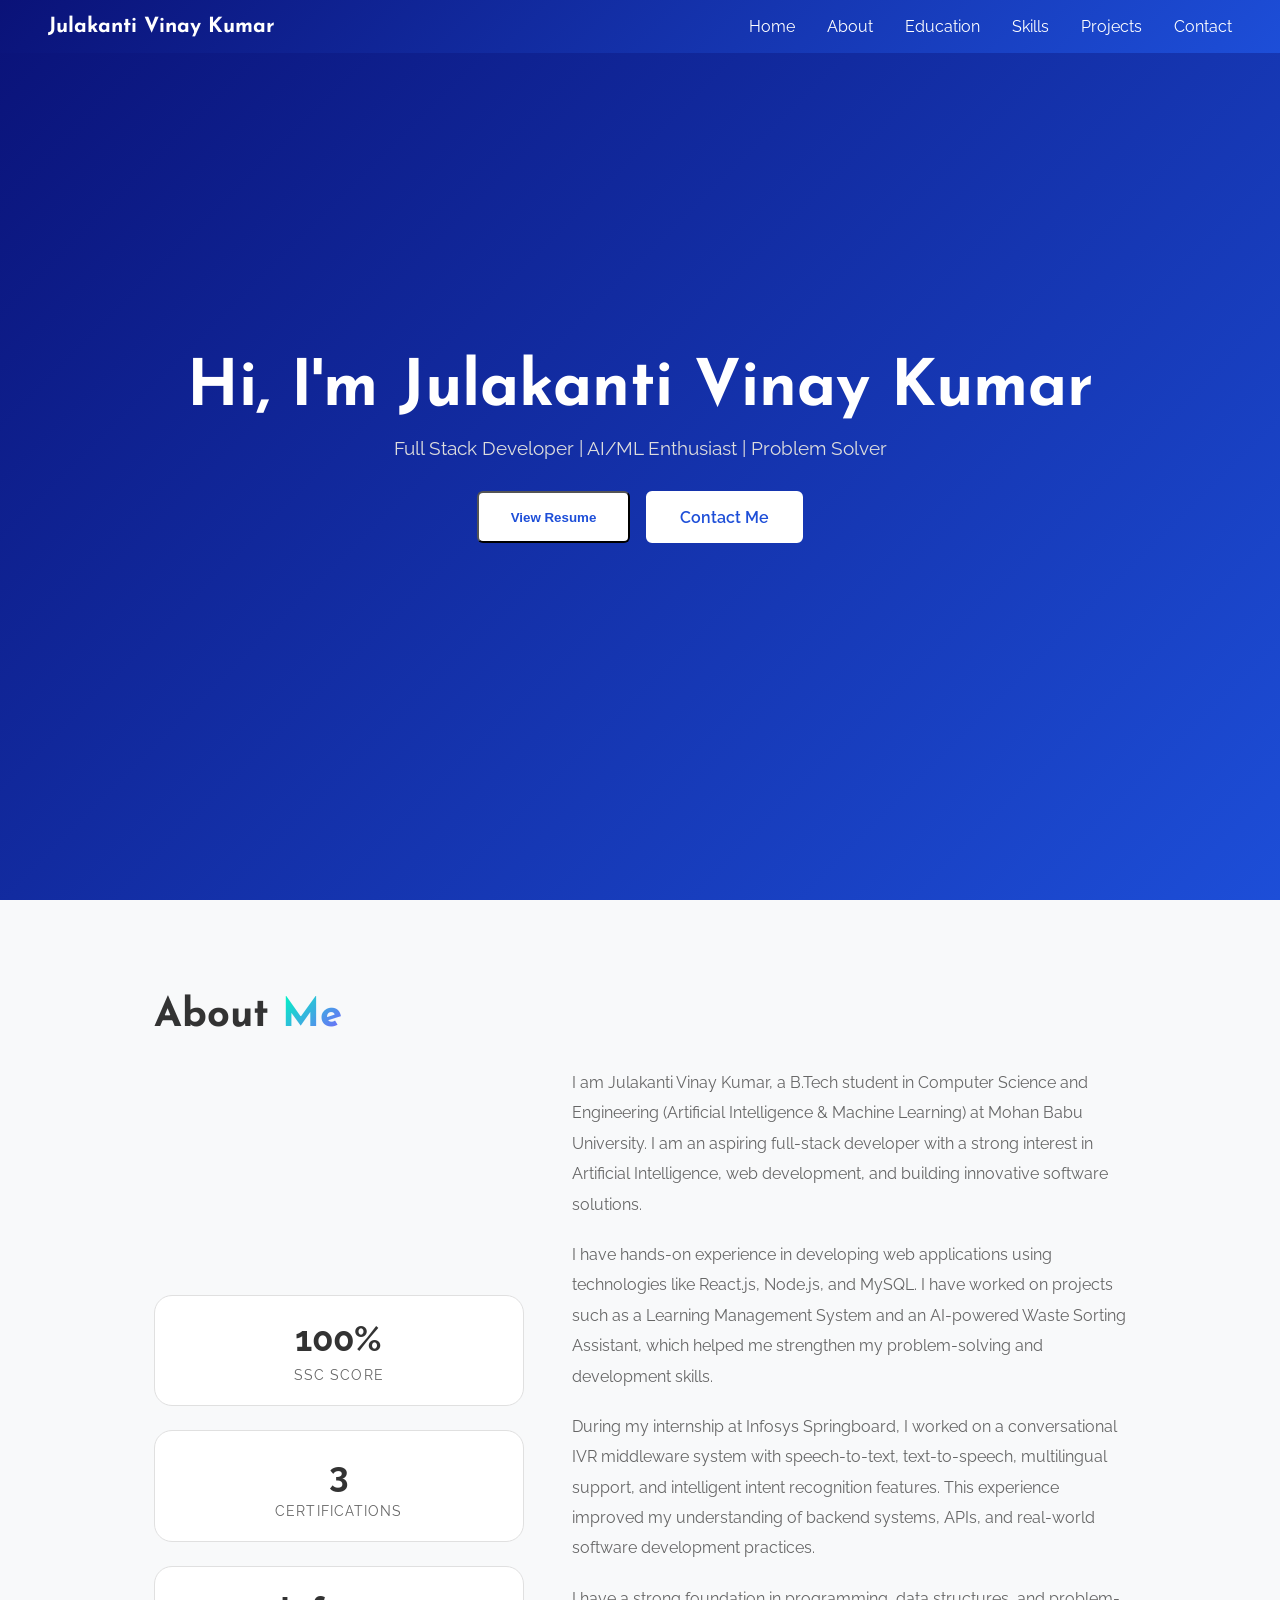
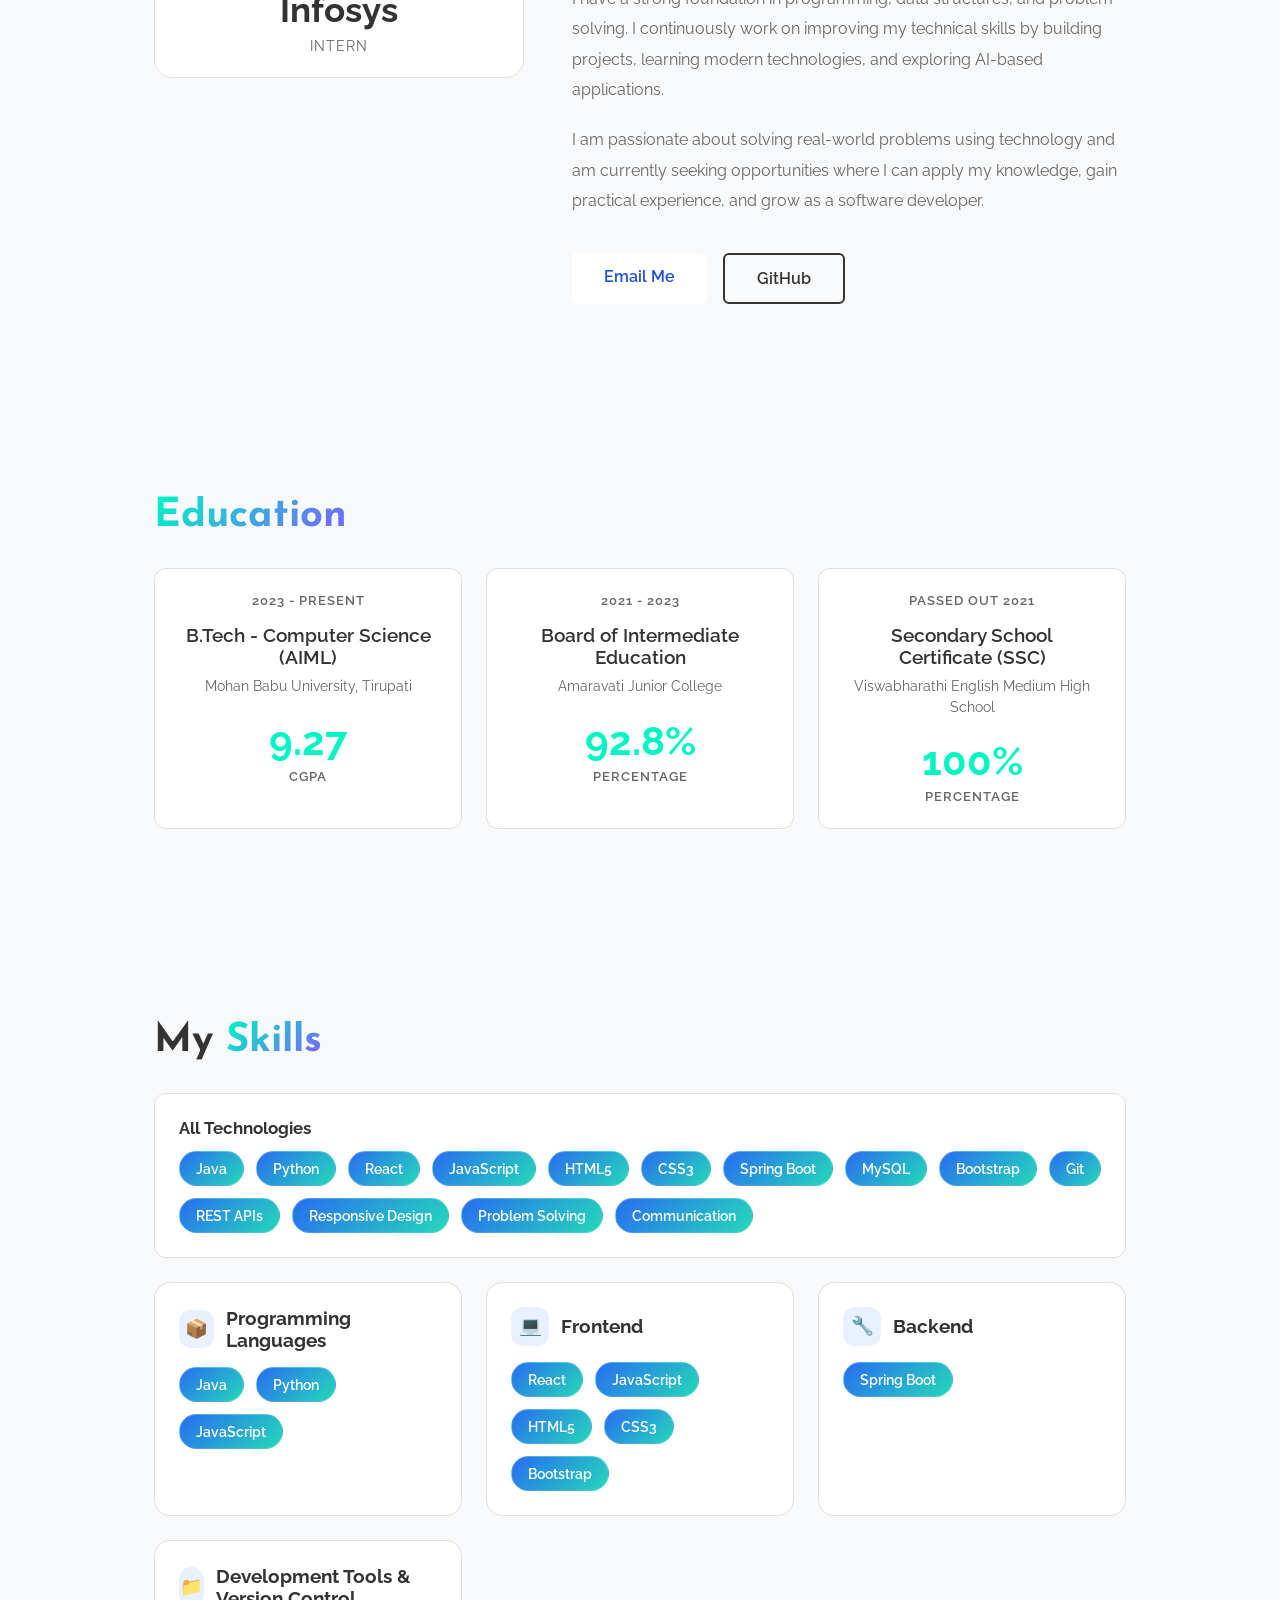
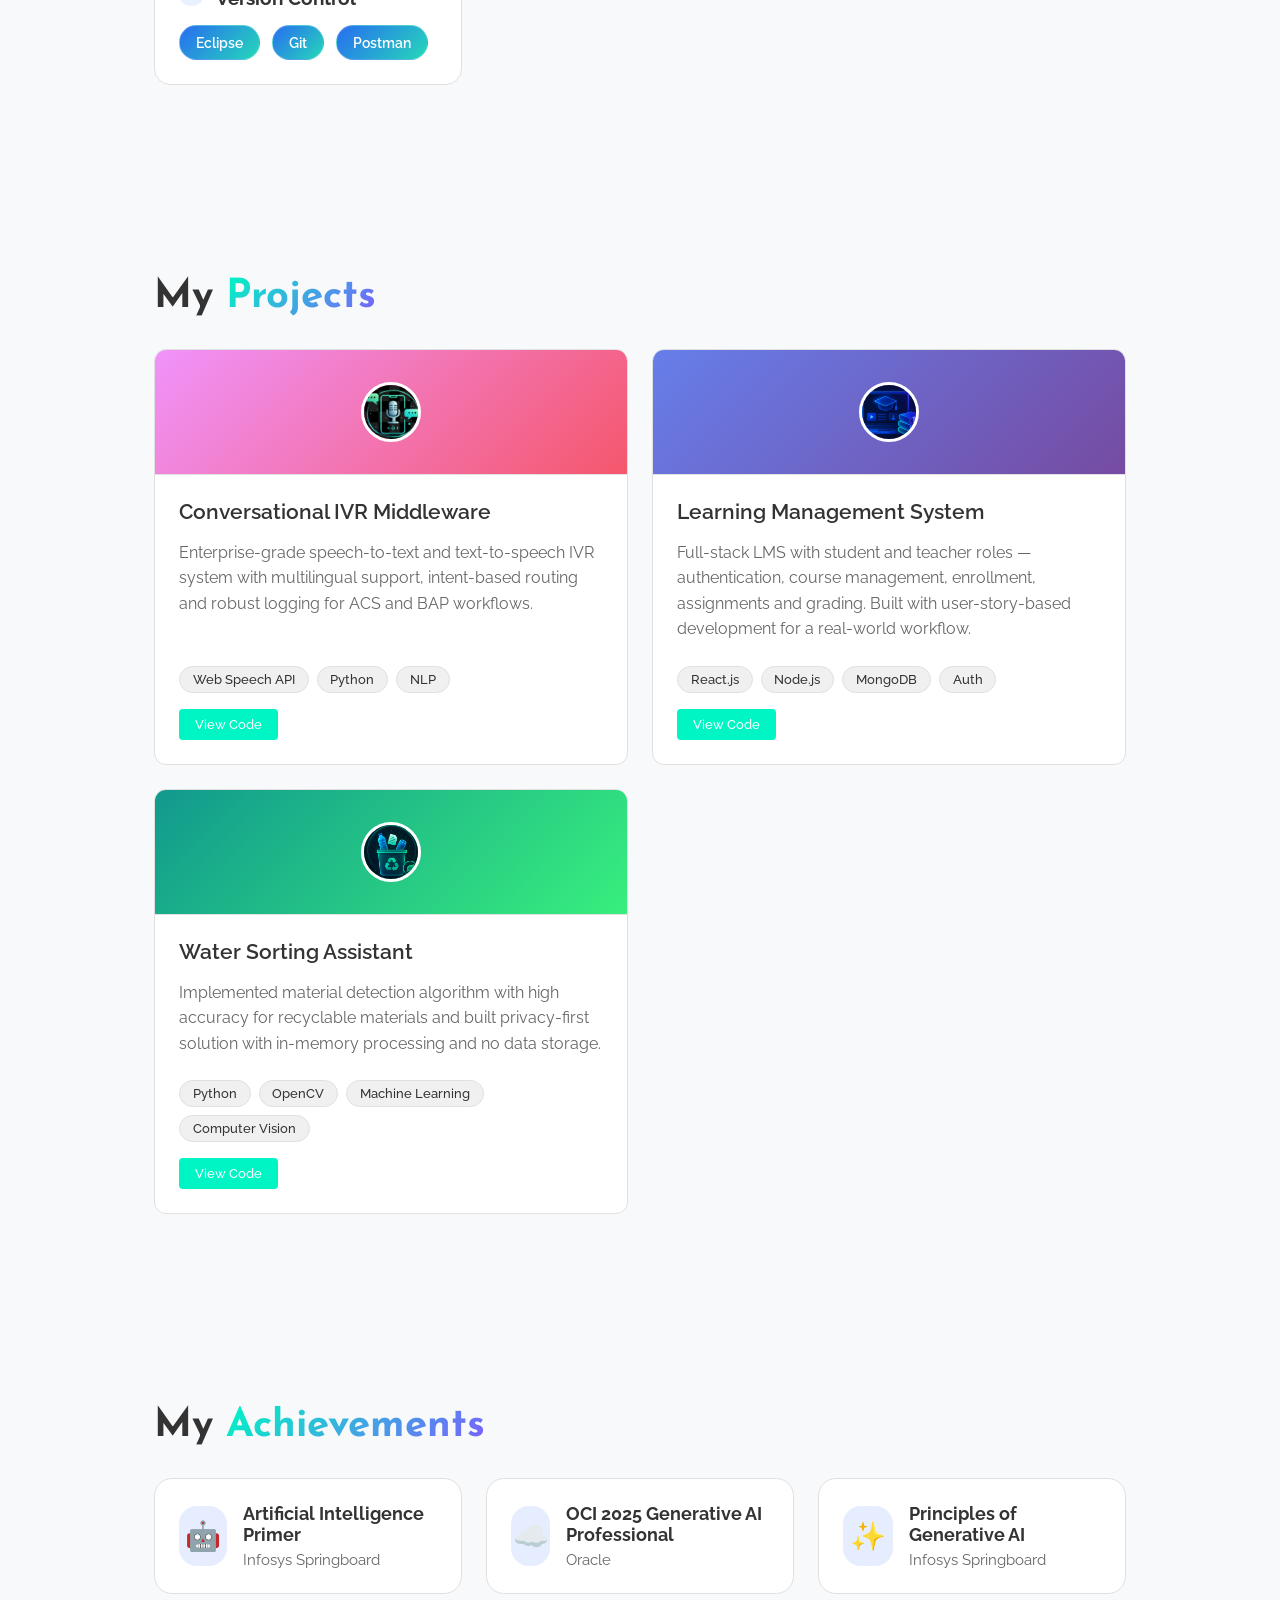
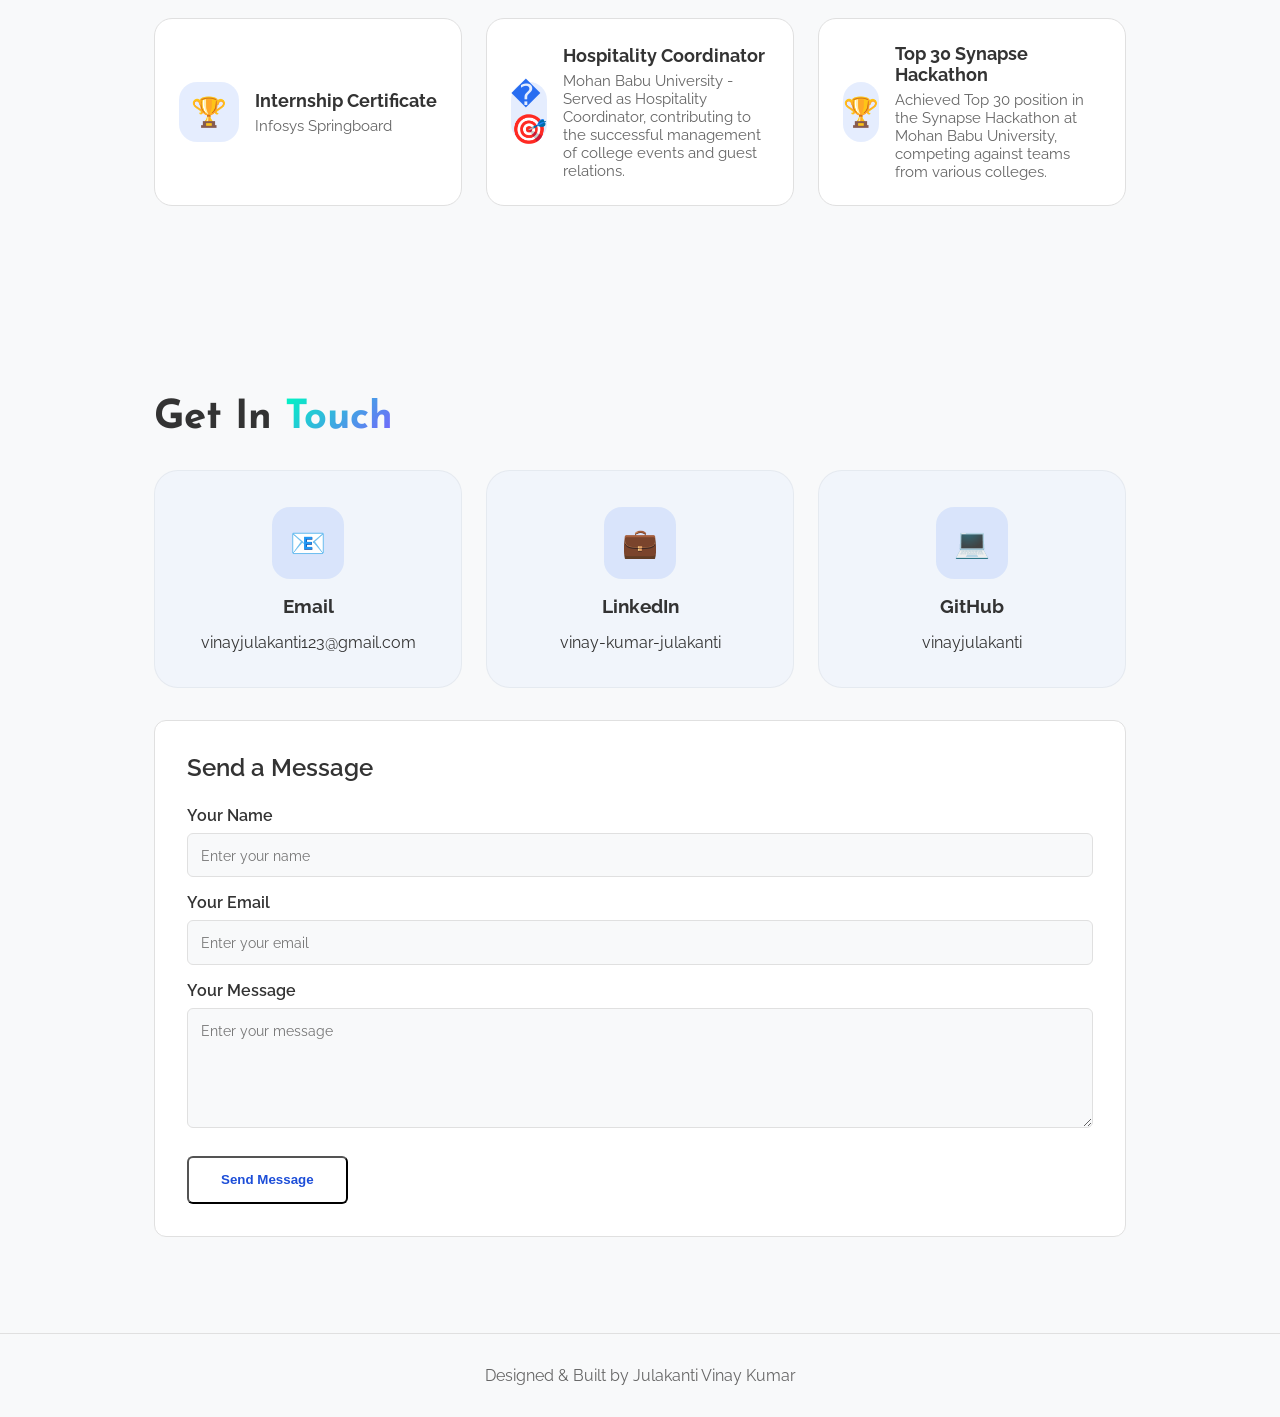
==== index.html @ f9f60865 "Fix About section structure and add missing section wrapper" ====
<!DOCTYPE html>
<html lang="en">

<head>
  <meta charset="UTF-8" />
  <meta name="viewport" content="width=device-width, initial-scale=1.0" />

  <title>Vinay Kumar Portfolio</title>

  <link rel="stylesheet" href="style.css">

  <link href="https://fonts.googleapis.com/css2?family=Josefin+Sans:wght@300;400;600;700&family=Raleway:wght@300;400;500;600&display=swap" rel="stylesheet">
</head>

<body>

  <!-- NAVBAR -->
  <nav>

    <div class="nav-logo">
      Julakanti Vinay Kumar
    </div>

    <ul class="nav-links">
      <li><a href="#">Home</a></li>
      <li><a href="#about">About</a></li>
      <li><a href="#education">Education</a></li>
      <li><a href="#skills">Skills</a></li>
      <li><a href="#projects">Projects</a></li>
      <li><a href="#contact">Contact</a></li>
    </ul>

  </nav>

  <!-- HERO SECTION -->
  <section class="hero">

    <h1>
      Hi, I'm Julakanti Vinay Kumar
    </h1>

    <p>
      Full Stack Developer | AI/ML Enthusiast | Problem Solver
    </p>

    <div class="btns">

      <button id="view-resume-btn" class="btn primary">
        View Resume
      </button>

      <a href="#contact" class="btn outline contact-button">
        Contact Me
      </a>

    </div>

  </section>

  <div class="resume-modal" id="resumeModal" aria-hidden="true">
    <div class="resume-modal-backdrop" id="resumeBackdrop"></div>
    <div class="resume-modal-content">
      <div class="resume-modal-header">
        <div>
          <h3>My Resume</h3>
          <p>Preview the resume directly in the portfolio</p>
        </div>
        <button class="resume-close" id="resumeClose" aria-label="Close resume viewer">×</button>
      </div>
      <div class="resume-modal-toolbar">
        <span class="resume-toolbar-pill">Resume Preview</span>
        <div class="resume-toolbar-actions">
          <a href="./assets/resume.png" download class="btn secondary">Download</a>
          <a href="./assets/resume.png" target="_blank" rel="noopener noreferrer" class="btn outline">Open in new tab</a>
        </div>
      </div>
      <div class="resume-frame-wrapper">
        <img src="./assets/resume.png" class="resume-frame" alt="Resume preview" />
      </div>
    </div>
  </div>

  <div class="resume-modal" id="certModal" aria-hidden="true">
    <div class="resume-modal-backdrop" id="certBackdrop"></div>
    <div class="resume-modal-content">
      <div class="resume-modal-header">
        <div>
          <h3 id="certModalTitle">Certificate Preview</h3>
          <p id="certModalSubtitle">Preview the certificate directly in the portfolio</p>
        </div>
        <button class="resume-close" id="certClose" aria-label="Close certificate viewer">×</button>
      </div>
      <div class="resume-modal-toolbar">
        <span class="resume-toolbar-pill" id="certToolbarLabel">Certificate Preview</span>
        <div class="resume-toolbar-actions">
          <a id="certDownloadBtn" href="./assets/internship-certificate.png" download class="btn secondary">Download</a>
          <a id="certOpenBtn" href="./assets/internship-certificate.png" target="_blank" rel="noopener noreferrer" class="btn outline">Open in new tab</a>
        </div>
      </div>
      <div class="resume-frame-wrapper">
        <img src="./assets/internship-certificate.png" id="certImage" class="resume-frame" alt="Certificate preview" />
      </div>
    </div>
  </div>

  <!-- ABOUT -->
  <section class="section" id="about">

    <h2 class="section-title">
      About <span>Me</span>
    </h2>

    <div class="about">
      <div class="about-left">
        <div class="about-stat-card">
          <h2>100%</h2>
          <p>SSC SCORE</p>
        </div>
        <div class="about-stat-card">
          <h2>3</h2>
          <p>CERTIFICATIONS</p>
        </div>
        <div class="about-stat-card">
          <h2>Infosys</h2>
          <p>INTERN</p>
        </div>
      </div>

      <div class="about-right">
        <p class="about-text">
          I am Julakanti Vinay Kumar, a B.Tech student in Computer Science and Engineering (Artificial Intelligence & Machine Learning) at Mohan Babu University. I am an aspiring full-stack developer with a strong interest in Artificial Intelligence, web development, and building innovative software solutions.
        </p>
        <p class="about-text">
          I have hands-on experience in developing web applications using technologies like React.js, Node.js, and MySQL. I have worked on projects such as a Learning Management System and an AI-powered Waste Sorting Assistant, which helped me strengthen my problem-solving and development skills.
        </p>
        <p class="about-text">
          During my internship at Infosys Springboard, I worked on a conversational IVR middleware system with speech-to-text, text-to-speech, multilingual support, and intelligent intent recognition features. This experience improved my understanding of backend systems, APIs, and real-world software development practices.
        </p>
        <p class="about-text">
          I have a strong foundation in programming, data structures, and problem-solving. I continuously work on improving my technical skills by building projects, learning modern technologies, and exploring AI-based applications.
        </p>
        <p class="about-text">
          I am passionate about solving real-world problems using technology and am currently seeking opportunities where I can apply my knowledge, gain practical experience, and grow as a software developer.
        </p>

        <div class="about-buttons">
          <a href="mailto:vinayjulakanti123@gmail.com" class="btn primary">Email Me</a>
          <a href="https://github.com/vinayjulakanti" target="_blank" rel="noopener noreferrer" class="btn outline">GitHub</a>
        </div>
      </div>

    </div>

  </section>

  <!-- EDUCATION -->
  <section class="section" id="education">

    <h2 class="section-title">
      <span>Education</span>
    </h2>

    <div class="education-grid">

      <div class="education-item">
        <p class="education-date">2023 - PRESENT</p>
        <h3>B.Tech - Computer Science (AIML)</h3>
        <p class="university">Mohan Babu University, Tirupati</p>
        <p class="score">9.27</p>
        <p class="score-label">CGPA</p>
      </div>

      <div class="education-item">
        <p class="education-date">2021 - 2023</p>
        <h3>Board of Intermediate Education</h3>
        <p class="university">Amaravati Junior College</p>
        <p class="score">92.8%</p>
        <p class="score-label">PERCENTAGE</p>
      </div>

      <div class="education-item">
        <p class="education-date">PASSED OUT 2021</p>
        <h3>Secondary School Certificate (SSC)</h3>
        <p class="university">Viswabharathi English Medium High School</p>
        <p class="score">100%</p>
        <p class="score-label">PERCENTAGE</p>
      </div>

    </div>

  </section>

  <!-- SKILLS -->
  <section class="section" id="skills">

    <h2 class="section-title">
      My <span>Skills</span>
    </h2>

    <div class="all-technologies">
      <h3>All Technologies</h3>
      <div class="skill-pill-row">
        <span class="skill-pill">Java</span>
        <span class="skill-pill">Python</span>
        <span class="skill-pill">React</span>
        <span class="skill-pill">JavaScript</span>
        <span class="skill-pill">HTML5</span>
        <span class="skill-pill">CSS3</span>
        <span class="skill-pill">Spring Boot</span>
        <span class="skill-pill">MySQL</span>
        <span class="skill-pill">Bootstrap</span>
        <span class="skill-pill">Git</span>
        <span class="skill-pill">REST APIs</span>
        <span class="skill-pill">Responsive Design</span>
        <span class="skill-pill">Problem Solving</span>
        <span class="skill-pill">Communication</span>
      </div>
    </div>

    <div class="skills-category-grid">
      <div class="skill-card">
        <div class="skill-card-header">
          <span class="skill-card-icon">&#x1F4E6;</span>
          <h3>Programming Languages</h3>
        </div>
        <div class="skill-pill-row">
          <span class="skill-pill">Java</span>
          <span class="skill-pill">Python</span>
          <span class="skill-pill">JavaScript</span>
        </div>
      </div>

      <div class="skill-card">
        <div class="skill-card-header">
          <span class="skill-card-icon">&#x1F4BB;</span>
          <h3>Frontend</h3>
        </div>
        <div class="skill-pill-row">
          <span class="skill-pill">React</span>
          <span class="skill-pill">JavaScript</span>
          <span class="skill-pill">HTML5</span>
          <span class="skill-pill">CSS3</span>
          <span class="skill-pill">Bootstrap</span>
        </div>
      </div>

      <div class="skill-card">
        <div class="skill-card-header">
          <span class="skill-card-icon">&#x1F527;</span>
          <h3>Backend</h3>
        </div>
        <div class="skill-pill-row">
          <span class="skill-pill">Spring Boot</span>
        </div>
      </div>

      <div class="skill-card">
        <div class="skill-card-header">
          <span class="skill-card-icon">&#x1F4C1;</span>
          <h3>Development Tools & Version Control</h3>
        </div>
        <div class="skill-pill-row">
          <span class="skill-pill">Eclipse</span>
          <span class="skill-pill">Git</span>
          <span class="skill-pill">Postman</span>
        </div>
      </div>
    </div>

  </section>

  <!-- PROJECTS -->
  <section class="section" id="projects">

    <h2 class="section-title">
      My <span>Projects</span>
    </h2>

    <div class="project-grid">

      <div class="project">
        <div class="project-header project-conversational-ivr">
          <img src="./assets/ivr-logo.png" alt="Conversational IVR Middleware" class="project-icon" onerror="this.onerror=null;this.src='https://i.imgur.com/Qj4M4tN.png'">
        </div>
        <div class="project-body">
          <h3>Conversational IVR Middleware</h3>
          <p>Enterprise-grade speech-to-text and text-to-speech IVR system with multilingual support, intent-based routing and robust logging for ACS and BAP workflows.</p>
          <div class="project-tags">
            <span class="tag">Web Speech API</span>
            <span class="tag">Python</span>
            <span class="tag">NLP</span>
          </div>
          <div class="project-actions">
            <a href="https://github.com/vinayjulakanti/Conversational-IVR-Modernization-Framework" class="btn primary" target="_blank" rel="noopener noreferrer">View Code</a>
          </div>
        </div>
      </div>

      <div class="project">
        <div class="project-header project-learning-management">
          <img src="./assets/lms-logo.png" alt="Learning Management System" class="project-icon" onerror="this.onerror=null;this.src='https://i.imgur.com/E07g34s.png'">
        </div>
        <div class="project-body">
          <h3>Learning Management System</h3>
          <p>Full-stack LMS with student and teacher roles — authentication, course management, enrollment, assignments and grading. Built with user-story-based development for a real-world workflow.</p>
          <div class="project-tags">
            <span class="tag">React.js</span>
            <span class="tag">Node.js</span>
            <span class="tag">MongoDB</span>
            <span class="tag">Auth</span>
          </div>
          <div class="project-actions">
            <a href="https://github.com/vinayjulakanti/Lms" class="btn primary" target="_blank" rel="noopener noreferrer">View Code</a>
          </div>
        </div>
      </div>

      <div class="project">
        <div class="project-header project-water-sorting">
          <img src="./assets/wsa-logo.png" alt="Water Sorting Assistant" class="project-icon" onerror="this.onerror=null;this.src='https://i.imgur.com/2s4F4tT.png'">
        </div>
        <div class="project-body">
          <h3>Water Sorting Assistant</h3>
          <p>Implemented material detection algorithm with high accuracy for recyclable materials and built privacy-first solution with in-memory processing and no data storage.</p>
          <div class="project-tags">
            <span class="tag">Python</span>
            <span class="tag">OpenCV</span>
            <span class="tag">Machine Learning</span>
            <span class="tag">Computer Vision</span>
          </div>
          <div class="project-actions">
            <a href="https://github.com/vinayjulakanti/waste-sorting-assistant" class="btn primary" target="_blank" rel="noopener noreferrer">View Code</a>
          </div>
        </div>
      </div>

    </div>

  </section>

  <!-- CERTIFICATIONS -->
  <section class="section certifications" id="certifications">

    <h2 class="section-title">
      My <span>Achievements</span>
    </h2>

    <div class="certification-grid">
      <div class="cert-card">
        <div class="cert-icon">🤖</div>
        <div class="cert-content">
          <h3>Artificial Intelligence Primer</h3>
          <p>Infosys Springboard</p>
        </div>
      </div>

      <div class="cert-card">
        <div class="cert-icon">☁️</div>
        <div class="cert-content">
          <h3>OCI 2025 Generative AI Professional</h3>
          <p>Oracle</p>
        </div>
      </div>

      <div class="cert-card">
        <div class="cert-icon">✨</div>
        <div class="cert-content">
          <h3>Principles of Generative AI</h3>
          <p>Infosys Springboard</p>
        </div>
      </div>

      <div class="cert-card cert-card-clickable" id="internshipCertCard" role="button" tabindex="0" data-cert-src="./assets/internship-certificate.png" data-cert-title="Internship Certificate" data-cert-subtitle="Infosys Springboard">
        <div class="cert-icon">🏆</div>
        <div class="cert-content">
          <h3>Internship Certificate</h3>
          <p>Infosys Springboard</p>
        </div>
      </div>

      <div class="cert-card">
        <div class="cert-icon">�🎯</div>
        <div class="cert-content">
          <h3>Hospitality Coordinator</h3>
          <p>Mohan Babu University - Served as Hospitality Coordinator, contributing to the successful management of college events and guest relations.</p>
        </div>
      </div>

      <div class="cert-card">
        <div class="cert-icon">🏆</div>
        <div class="cert-content">
          <h3>Top 30 Synapse Hackathon</h3>
          <p>Achieved Top 30 position in the Synapse Hackathon at Mohan Babu University, competing against teams from various colleges.</p>
        </div>
      </div>
    </div>

  </section>

  <!-- CONTACT -->
  <section class="section contact" id="contact">

    <h2 class="section-title">
      Get In <span>Touch</span>
    </h2>

    <div class="contact-cards">
      <a href="mailto:vinayjulakanti123@gmail.com" class="contact-card">
        <div class="contact-card-icon">📧</div>
        <h3>Email</h3>
        <p>vinayjulakanti123@gmail.com</p>
      </a>
      <a href="https://www.linkedin.com/in/vinay-kumar-julakanti" target="_blank" rel="noopener noreferrer" class="contact-card">
        <div class="contact-card-icon">💼</div>
        <h3>LinkedIn</h3>
        <p>vinay-kumar-julakanti</p>
      </a>
      <a href="https://github.com/vinayjulakanti" target="_blank" rel="noopener noreferrer" class="contact-card">
        <div class="contact-card-icon">💻</div>
        <h3>GitHub</h3>
        <p>vinayjulakanti</p>
      </a>
    </div>

    <div class="contact-container">
      <div class="contact-form">
        <h3>Send a Message</h3>
        <form>
          <div class="form-group">
            <label for="name">Your Name</label>
            <input type="text" id="name" name="name" placeholder="Enter your name" />
          </div>
          <div class="form-group">
            <label for="email">Your Email</label>
            <input type="email" id="email" name="email" placeholder="Enter your email" />
          </div>
          <div class="form-group">
            <label for="message">Your Message</label>
            <textarea id="message" name="message" placeholder="Enter your message"></textarea>
          </div>
          <button type="submit" class="btn primary">Send Message</button>
        </form>
      </div>
    </div>

  </section>

  <!-- FOOTER -->
  <footer>
    Designed & Built by Julakanti Vinay Kumar
  </footer>

  <script src="script.js"></script>

</body>

</html>
---- style.css ----
*{
  margin:0;
  padding:0;
  box-sizing:border-box;
}

:root{
  --bg:#f8f9fa;
  --bg2:#ffffff;
  --card:#ffffff;
  --accent:#00F5C4;
  --accent2:#7B5EFF;
  --text:#333333;
  --muted:#666666;
  --border:#e0e0e0;
  --grad:linear-gradient(135deg,#00F5C4,#7B5EFF);
}

html{
  scroll-behavior:smooth;
}

body{
  font-family:'Raleway',sans-serif;
  background:var(--bg);
  color:var(--text);
  overflow-x:hidden;
}

/* NAVBAR */
nav{
  position:fixed;
  top:0;
  width:100%;
  z-index:1000;
  padding:1rem 3rem;
  display:flex;
  justify-content:space-between;
  align-items:center;
  background:linear-gradient(135deg,#0a1278,#1d4ed8);
  backdrop-filter:blur(10px);
}

.nav-logo{
  font-family:'Josefin Sans',sans-serif;
  font-size:1.3rem;
  font-weight:700;
  color:white;
}

.nav-links{
  list-style:none;
  display:flex;
  gap:2rem;
}

.nav-links a{
  text-decoration:none;
  color:white;
  transition:0.3s;
}

.nav-links a:hover{
  color:var(--accent);
}

/* HERO */
.hero{
  min-height:100vh;
  display:flex;
  flex-direction:column;
  justify-content:center;
  align-items:center;
  text-align:center;
  background:linear-gradient(135deg,#0a1278,#1d4ed8);
  padding:2rem;
}

.hero h1{
  font-size:4rem;
  font-family:'Josefin Sans',sans-serif;
  margin-bottom:1rem;
  color:white;
}

.hero p{
  font-size:1.2rem;
  color:#ddd;
  margin-bottom:2rem;
}

.btns{
  display:flex;
  gap:1rem;
}

.btn{
  padding:0.9rem 2rem;
  border-radius:6px;
  text-decoration:none;
  font-weight:600;
  transition:0.3s;
}

.primary{
  background:white;
  color:#1d4ed8;
}

.primary:hover{
  transform:translateY(-3px);
}

.outline{
  border:2px solid var(--text);
  color:var(--text);
}

.outline:hover{
  background:var(--text);
  color:#1d4ed8;
}

.contact-button{
  background:white;
  color:#1d4ed8;
  border-color:white;
}

.contact-button:hover{
  background:#f8fafc;
}

/* SECTION */
.section{
  padding:6rem 4rem;
  max-width:1100px;
  margin:auto;
}

.section-title{
  font-size:2.5rem;
  margin-bottom:2rem;
  font-family:'Josefin Sans',sans-serif;
}

.section-title span{
  background:var(--grad);
  -webkit-background-clip:text;
  -webkit-text-fill-color:transparent;
}

/* ABOUT */
.about{
  display:grid;
  grid-template-columns:1fr 1.5fr;
  gap:3rem;
  align-items:center;
}

.about-left{
  display:grid;
  gap:1.5rem;
}

.about-hero{
  background:var(--card);
  border:1px solid var(--border);
  border-radius:30px;
  min-height:420px;
  display:flex;
  align-items:center;
  justify-content:center;
}

.about-hero-inner{
  width:220px;
  height:220px;
  border-radius:28px;
  background:linear-gradient(180deg, rgba(56, 133, 255, 0.12), rgba(40, 109, 241, 0.08));
  display:flex;
  align-items:center;
  justify-content:center;
}

.about-hero-icon{
  font-size:3.5rem;
}

.about-stats{
  display:grid;
  grid-template-columns:repeat(2, minmax(0, 1fr));
  gap:1rem;
}

.about-stat-card{
  background:var(--card);
  border:1px solid var(--border);
  border-radius:18px;
  padding:1.4rem;
  text-align:center;
}

.about-stat-card h2{
  margin:0;
  font-size:2.2rem;
}

.about-stat-card p{
  margin:0.5rem 0 0;
  color:var(--muted);
  font-size:0.85rem;
  letter-spacing:0.08em;
  text-transform:uppercase;
}

.about-right{
  display:flex;
  flex-direction:column;
  gap:1.25rem;
}

.about-text{
  line-height:1.9;
  color:var(--muted);
}

.about-buttons{
  display:flex;
  flex-wrap:wrap;
  gap:1rem;
  margin-top:1rem;
}

/* SKILLS */
.skills-grid{
  display:grid;
  grid-template-columns:repeat(auto-fit,minmax(250px,1fr));
  gap:1.5rem;
}

.all-technologies {
  background:var(--card);
  padding:1.5rem;
  border-radius:12px;
  border:1px solid var(--border);
  margin-bottom:1.5rem;
}

.all-technologies h3 {
  margin-bottom:.85rem;
  font-size:1.05rem;
}

.skill-pill-row {
  display:flex;
  flex-wrap:wrap;
  gap:.75rem;
}

.skill-pill {
  background:linear-gradient(135deg, #286df1, #25d8b9);
  color:#fff;
  padding:.5rem 1rem;
  border-radius:999px;
  font-size:.9rem;
  font-weight:600;
  border:1px solid rgba(255,255,255,0.2);
}

.skills-category-grid {
  display:grid;
  grid-template-columns:repeat(auto-fit,minmax(280px,1fr));
  gap:1.5rem;
}

.skill-card {
  background:var(--card);
  border:1px solid var(--border);
  border-radius:16px;
  padding:1.5rem;
}

.skill-card-header {
  display:flex;
  align-items:center;
  gap:0.75rem;
  margin-bottom:1rem;
}

.skill-card-icon {
  display:inline-flex;
  width:2.4rem;
  height:2.4rem;
  align-items:center;
  justify-content:center;
  border-radius:12px;
  background:rgba(40,109,241,0.1);
  color:#286df1;
  font-size:1.15rem;
}

.skill-card h3 {
  margin:0;
}

.skill{
  background:var(--card);
  padding:1.5rem;
  border-radius:10px;
  border:1px solid var(--border);
}

.skill h3{
  margin-bottom:1rem;
}

.bar{
  height:6px;
  background:#222;
  border-radius:5px;
  overflow:hidden;
}

.bar span{
  display:block;
  height:100%;
  background:var(--grad);
}

/* PROJECTS */
.project-grid{
  display:grid;
  grid-template-columns:repeat(auto-fit,minmax(350px,1fr));
  gap:1.5rem;
}

.project{
  background:var(--card);
  border:1px solid var(--border);
  border-radius:12px;
  overflow:hidden;
  transition:0.3s;
  display:flex;
  flex-direction:column;
}

.project:hover{
  transform:translateY(-5px);
  box-shadow:0 8px 25px rgba(0,0,0,0.15);
}

.project-header{
  padding:2rem;
  display:flex;
  justify-content:center;
  align-items:center;
  border-bottom:1px solid var(--border);
}

.project-fullstack{
  background:linear-gradient(135deg, #667eea 0%, #764ba2 100%);
}

.project-ai-nlp{
  background:linear-gradient(135deg, #f093fb 0%, #f5576c 100%);
}

.project-conversational-ivr{
  background:linear-gradient(135deg, #f093fb 0%, #f5576c 100%);
}

.project-learning-management{
  background:linear-gradient(135deg, #667eea 0%, #764ba2 100%);
}

.project-farmchainx{
  background:linear-gradient(135deg, #11998e 0%, #38ef7d 100%);
}

.project-task-management{
  background:linear-gradient(135deg, #fc466b 0%, #3f5efb 100%);
}

.project-movie-database{
  background:linear-gradient(135deg, #fdbb2d 0%, #22c1c3 100%);
}

.project-water-sorting{
  background:linear-gradient(135deg, #11998e 0%, #38ef7d 100%);
}

.project-matter{
  background:linear-gradient(135deg, #fc466b 0%, #3f5efb 100%);
}

.project-category{
  color:white;
  font-size:0.8rem;
  font-weight:600;
  text-transform:uppercase;
  letter-spacing:1px;
  padding:0.3rem 0.8rem;
  background:rgba(255,255,255,0.2);
  border-radius:20px;
}

.project-icon{
  width:60px;
  height:60px;
  border-radius:50%;
  object-fit:cover;
  border:3px solid white;
}

.project-body{
  padding:1.5rem;
  flex:1;
  display:flex;
  flex-direction:column;
}

.project-body h3{
  margin-bottom:1rem;
  color:var(--text);
  font-size:1.3rem;
  font-weight:600;
}

.project-body p{
  color:var(--muted);
  line-height:1.6;
  margin-bottom:1.5rem;
  flex:1;
}

.project-tags{
  display:flex;
  flex-wrap:wrap;
  gap:0.5rem;
}

.tag{
  background:#f0f0f0;
  color:var(--text);
  padding:0.3rem 0.8rem;
  border-radius:15px;
  font-size:0.8rem;
  font-weight:500;
  border:1px solid #e0e0e0;
}

.project-actions{
  display:flex;
  gap:0.5rem;
  margin-top:1rem;
}

.project-actions .btn{
  padding:0.5rem 1rem;
  font-size:0.8rem;
  border-radius:4px;
  text-decoration:none;
  font-weight:500;
  transition:0.3s;
}

.project-actions .primary{
  background:var(--accent);
  color:white;
  border:none;
}

.project-actions .primary:hover{
  background:#00d4b3;
  transform:translateY(-1px);
}

.project-actions .outline{
  border:1px solid var(--text);
  color:var(--text);
  background:transparent;
}

.project-actions .outline:hover{
  background:var(--text);
  color:white;
}

.certification-grid{
  display:grid;
  grid-template-columns:repeat(auto-fit,minmax(280px,1fr));
  gap:1.5rem;
  margin-top:2rem;
}

.cert-card{
  display:flex;
  align-items:center;
  gap:1rem;
  padding:1.5rem;
  background:var(--card);
  border:1px solid var(--border);
  border-radius:18px;
  transition:0.3s;
}

.cert-card:hover{
  transform:translateY(-3px);
  box-shadow:0 20px 50px rgba(33,95,255,0.08);
}

.cert-card-clickable{
  cursor:pointer;
}

.cert-card-clickable:focus-visible{
  outline:3px solid rgba(40,109,241,0.4);
}

.cert-icon{
  width:60px;
  height:60px;
  display:flex;
  align-items:center;
  justify-content:center;
  border-radius:18px;
  background:rgba(40,109,241,0.12);
  color:#286df1;
  font-size:1.8rem;
}

.cert-content h3{
  margin:0;
  font-size:1.1rem;
}

.cert-content p{
  margin:0.4rem 0 0;
  color:var(--muted);
  font-size:0.95rem;
}

/* EDUCATION */
.education-grid{
  display:grid;
  grid-template-columns:repeat(auto-fit,minmax(300px,1fr));
  gap:1.5rem;
}

.education-item{
  background:var(--card);
  border:1px solid var(--border);
  border-radius:12px;
  padding:1.5rem;
  transition:0.3s;
  position:relative;
  text-align:center;
}

.education-item:hover{
  transform:translateY(-3px);
  box-shadow:0 5px 15px rgba(0,0,0,0.1);
}

.education-date{
  color:var(--muted);
  font-size:0.8rem;
  font-weight:600;
  margin-bottom:1rem;
  text-transform:uppercase;
  letter-spacing:1px;
}

.education-item h3{
  color:var(--text);
  margin-bottom:0.5rem;
  font-size:1.2rem;
  font-weight:600;
}

.university{
  color:var(--muted);
  font-size:0.9rem;
  margin-bottom:1.5rem;
  line-height:1.4;
}

.score{
  font-size:2.5rem;
  font-weight:700;
  color:var(--accent);
  margin:0.5rem 0;
  line-height:1;
}

.score-label{
  color:var(--muted);
  font-size:0.8rem;
  font-weight:600;
  text-transform:uppercase;
  letter-spacing:1px;
  margin-top:0.5rem;
}

/* CONTACT */
.contact{
  text-align:left;
}

.contact-cards{
  display:grid;
  grid-template-columns:repeat(auto-fit,minmax(260px,1fr));
  gap:1.5rem;
  margin-top:2rem;
}

.contact-card{
  display:flex;
  flex-direction:column;
  align-items:center;
  justify-content:center;
  text-align:center;
  gap:1rem;
  padding:2.2rem 1.5rem;
  background:#f1f5fb;
  border:1px solid rgba(15, 23, 42, 0.05);
  border-radius:24px;
  text-decoration:none;
  color:inherit;
  transition:0.25s ease;
}

.contact-card:hover{
  transform:translateY(-4px);
  box-shadow:0 15px 40px rgba(15, 23, 42, 0.08);
  border-color:rgba(40,109,241,0.18);
}

.contact-card-icon{
  width:72px;
  height:72px;
  display:flex;
  align-items:center;
  justify-content:center;
  border-radius:18px;
  background:#eff7ff;
  color:#286df1;
  font-size:1.85rem;
}

.contact-container{
  display:grid;
  grid-template-columns:1fr;
  gap:2rem;
  margin-top:2rem;
}

.contact-form{
  background:#f1f5fb;
  padding:2rem;
  border:1px solid rgba(15, 23, 42, 0.05);
  border-radius:24px;
}

.contact-form h3{
  color:var(--text);
  font-size:1.75rem;
  margin-bottom:1.5rem;
  font-weight:700;
}

.form-group{
  margin-bottom:1.25rem;
}

.form-group label{
  display:block;
  margin-bottom:0.5rem;
  color:var(--text);
  font-weight:600;
}

.form-group input,
.form-group textarea{
  width:100%;
  padding:0.95rem 1rem;
  border:1px solid rgba(15, 23, 42, 0.1);
  border-radius:16px;
  font-family:inherit;
  font-size:0.95rem;
  background:white;
  color:var(--text);
  transition:0.3s;
}

.form-group input:focus,
.form-group textarea:focus{
  outline:none;
  border-color:#286df1;
  background:#fff;
}

.form-group textarea{
  resize:vertical;
  min-height:160px;
}

.contact-form .btn{
  margin-top:0.5rem;
}

/* RESUME VIEWER */
.resume-modal{
  position:fixed;
  inset:0;
  display:none;
  align-items:center;
  justify-content:center;
  z-index:9999;
}

.resume-modal.open{
  display:flex;
}

.resume-modal-backdrop{
  position:absolute;
  inset:0;
  background:rgba(3, 15, 49, 0.72);
  backdrop-filter:blur(6px);
}

.resume-modal-content{
  position:relative;
  width:min(1100px,95vw);
  max-height:min(90vh,900px);
  background:var(--card);
  border-radius:24px;
  padding:1.5rem;
  border:1px solid rgba(255,255,255,0.14);
  box-shadow:0 40px 80px rgba(0,0,0,0.16);
  overflow:hidden;
  z-index:1;
  display:flex;
  flex-direction:column;
  gap:1rem;
}

.resume-modal-header{
  display:flex;
  justify-content:space-between;
  align-items:flex-start;
  gap:1rem;
}

.resume-modal-header h3{
  margin:0;
  font-size:1.35rem;
}

.resume-modal-header p{
  margin:0.4rem 0 0;
  color:var(--muted);
  font-size:0.95rem;
}

.resume-close{
  border:none;
  background:rgba(40,109,241,0.1);
  color:#286df1;
  width:2.8rem;
  height:2.8rem;
  border-radius:12px;
  font-size:1.8rem;
  cursor:pointer;
}

.resume-modal-toolbar{
  display:flex;
  justify-content:space-between;
  align-items:center;
  gap:1rem;
  flex-wrap:wrap;
}

.resume-toolbar-pill{
  display:inline-flex;
  align-items:center;
  justify-content:center;
  padding:0.65rem 1rem;
  border-radius:999px;
  background:rgba(40,109,241,0.12);
  color:#286df1;
  font-weight:700;
  font-size:0.95rem;
}

.resume-toolbar-actions{
  display:flex;
  flex-wrap:wrap;
  gap:0.75rem;
}

.resume-frame-wrapper{
  flex:1;
  min-height:520px;
  background:var(--bg);
  border:1px solid var(--border);
  border-radius:20px;
  overflow:hidden;
  display:flex;
  align-items:center;
  justify-content:center;
}

.resume-frame{
  display:block;
  width:100%;
  height:100%;
  object-fit:contain;
  background:#fff;
  border:0;
}

@media(max-width:900px){
  .resume-modal-content{
    max-height:calc(100vh - 60px);
  }

  .resume-modal-header,
  .resume-modal-toolbar{
    flex-direction:column;
    align-items:flex-start;
  }

  .resume-frame-wrapper{
    min-height:360px;
  }
}
  grid-template-columns:repeat(auto-fit,minmax(220px,1fr));
  gap:1.25rem;
  margin-top:2rem;
}

.contact-card{
  display:flex;
  flex-direction:column;
  align-items:center;
  justify-content:center;
  text-align:center;
  gap:1rem;
  padding:2rem 1.5rem;
  background:var(--card);
  border:1px solid var(--border);
  border-radius:20px;
  text-decoration:none;
  color:inherit;
  transition:0.3s;
}

.contact-card:hover{
  transform:translateY(-5px);
  box-shadow:0 20px 50px rgba(33, 95, 255, 0.08);
  border-color:rgba(40,109,241,0.18);
}

.contact-card-icon{
  width:72px;
  height:72px;
  display:flex;
  align-items:center;
  justify-content:center;
  border-radius:18px;
  background:rgba(40,109,241,0.12);
  color:#286df1;
  font-size:1.8rem;
}

.contact-container{
  display:grid;
  grid-template-columns:1fr;
  gap:2rem;
  margin-top:2rem;
}

.contact-form{
  background:var(--card);
  padding:2rem;
  border:1px solid var(--border);
  border-radius:20px;
}

.contact-form h3{
  color:var(--text);
  font-size:1.75rem;
  margin-bottom:1.5rem;
  font-weight:700;
}

.form-group{
  margin-bottom:1.25rem;
}

.form-group label{
  display:block;
  margin-bottom:0.5rem;
  color:var(--text);
  font-weight:600;
}

.form-group input,
.form-group textarea{
  width:100%;
  padding:0.95rem 1rem;
  border:1px solid var(--border);
  border-radius:12px;
  font-family:inherit;
  font-size:0.95rem;
  background:var(--bg);
  color:var(--text);
  transition:0.3s;
}

.form-group input:focus,
.form-group textarea:focus{
  outline:none;
  border-color:var(--accent);
  background:var(--card);
}

.form-group textarea{
  resize:vertical;
  min-height:160px;
}

.contact-form .btn{
  margin-top:0.5rem;
}

.contact-info p{
  color:var(--muted);
  line-height:1.6;
  margin-bottom:2rem;
}

.contact-item{
  display:flex;
  align-items:center;
  gap:1rem;
  margin-bottom:1.5rem;
  padding:1rem;
  background:var(--card);
  border:1px solid var(--border);
  border-radius:8px;
  transition:0.3s;
}

.contact-item:hover{
  transform:translateY(-2px);
  box-shadow:0 5px 15px rgba(0,0,0,0.1);
}

.contact-icon{
  font-size:1.5rem;
  width:50px;
  height:50px;
  display:flex;
  align-items:center;
  justify-content:center;
  background:var(--accent);
  border-radius:50%;
  color:white;
}

.contact-details h4{
  color:var(--text);
  font-size:1rem;
  margin-bottom:0.3rem;
  font-weight:600;
}

.contact-details a,
.contact-details p{
  color:var(--muted);
  text-decoration:none;
  font-size:0.9rem;
}

.contact-details a:hover{
  color:var(--accent);
}

.contact-social{
  background:var(--card);
  padding:2rem;
  border:1px solid var(--border);
  border-radius:12px;
}

.contact-social h3{
  color:var(--text);
  font-size:1.5rem;
  margin-bottom:1.5rem;
  font-weight:600;
}

.social-links{
  display:flex;
  flex-direction:column;
  gap:1rem;
}

.social-link{
  display:flex;
  align-items:center;
  gap:1rem;
  padding:1rem;
  background:var(--bg);
  border:1px solid var(--border);
  border-radius:8px;
  text-decoration:none;
  transition:0.3s;
}

.social-link:hover{
  transform:translateY(-2px);
  box-shadow:0 5px 15px rgba(0,0,0,0.1);
  border-color:var(--accent);
}

.social-icon{
  font-size:1.5rem;
  width:50px;
  height:50px;
  display:flex;
  align-items:center;
  justify-content:center;
  background:var(--accent);
  border-radius:50%;
  color:white;
}

.social-info h4{
  color:var(--text);
  font-size:1rem;
  margin-bottom:0.3rem;
  font-weight:600;
}

.social-info p{
  color:var(--muted);
  font-size:0.9rem;
  margin:0;
}

.contact-form{
  background:var(--card);
  padding:2rem;
  border:1px solid var(--border);
  border-radius:12px;
}

.contact-form h3{
  color:var(--text);
  font-size:1.5rem;
  margin-bottom:1.5rem;
  font-weight:600;
}

.form-group{
  margin-bottom:1rem;
}

.form-group input,
.form-group textarea{
  width:100%;
  padding:0.8rem;
  border:1px solid var(--border);
  border-radius:6px;
  font-family:inherit;
  font-size:0.9rem;
  background:var(--bg);
  color:var(--text);
  transition:0.3s;
}

.form-group input:focus,
.form-group textarea:focus{
  outline:none;
  border-color:var(--accent);
  background:var(--card);
}

.form-group textarea{
  resize:vertical;
  min-height:120px;
}

footer{
  text-align:center;
  padding:2rem;
  border-top:1px solid var(--border);
  color:var(--muted);
}

/* RESPONSIVE */
@media(max-width:768px){

  nav{
    padding:1rem;
  }

  .nav-links{
    display:none;
  }

  nav ul{
    list-style:none;
    display:flex;
    gap:2rem;
  }

  nav ul li{
    margin-right:20px;
  }

  nav ul li a{
    text-decoration:none;
    color:white;
  }

  .hero h1{
    font-size:2.5rem;
  }

  .section{
    padding:4rem 1.5rem;
  }

  .about{
    grid-template-columns:1fr;
  }

  .contact-container{
    grid-template-columns:1fr;
    gap:2rem;
  }
}
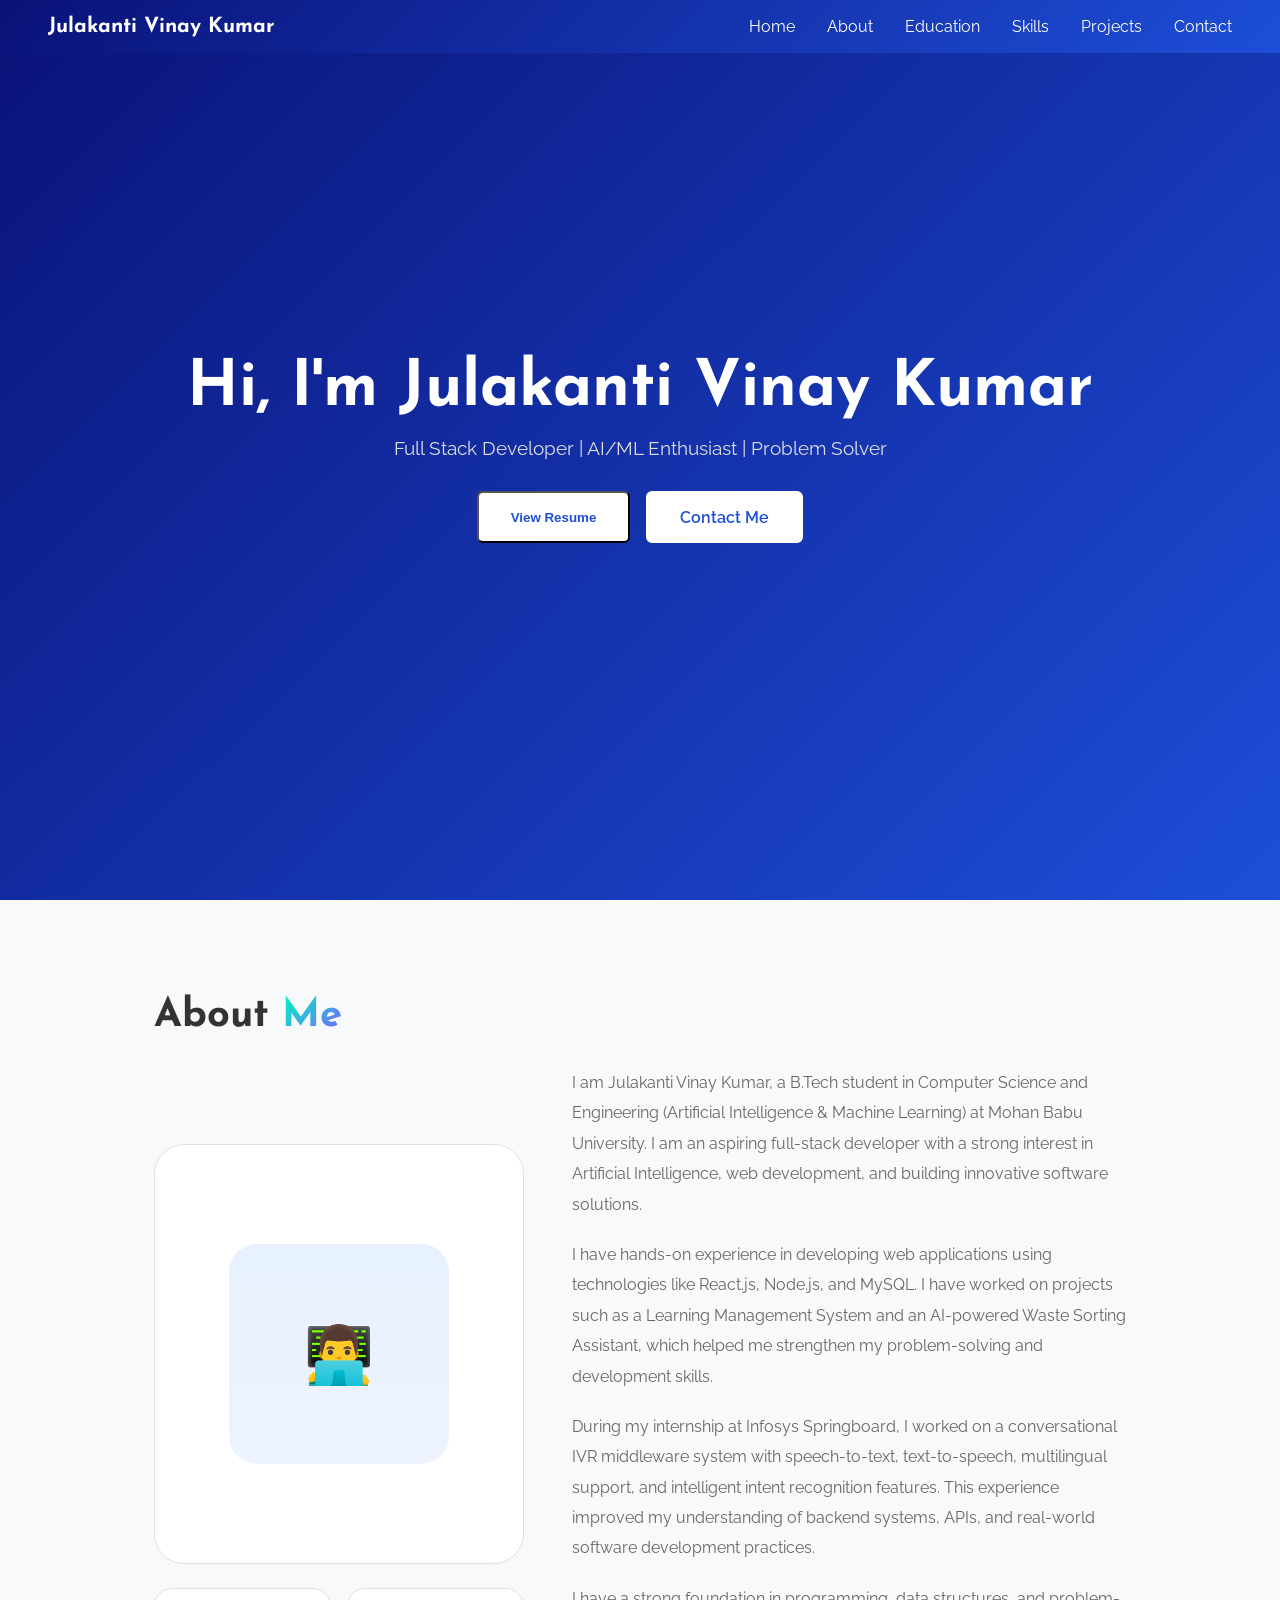
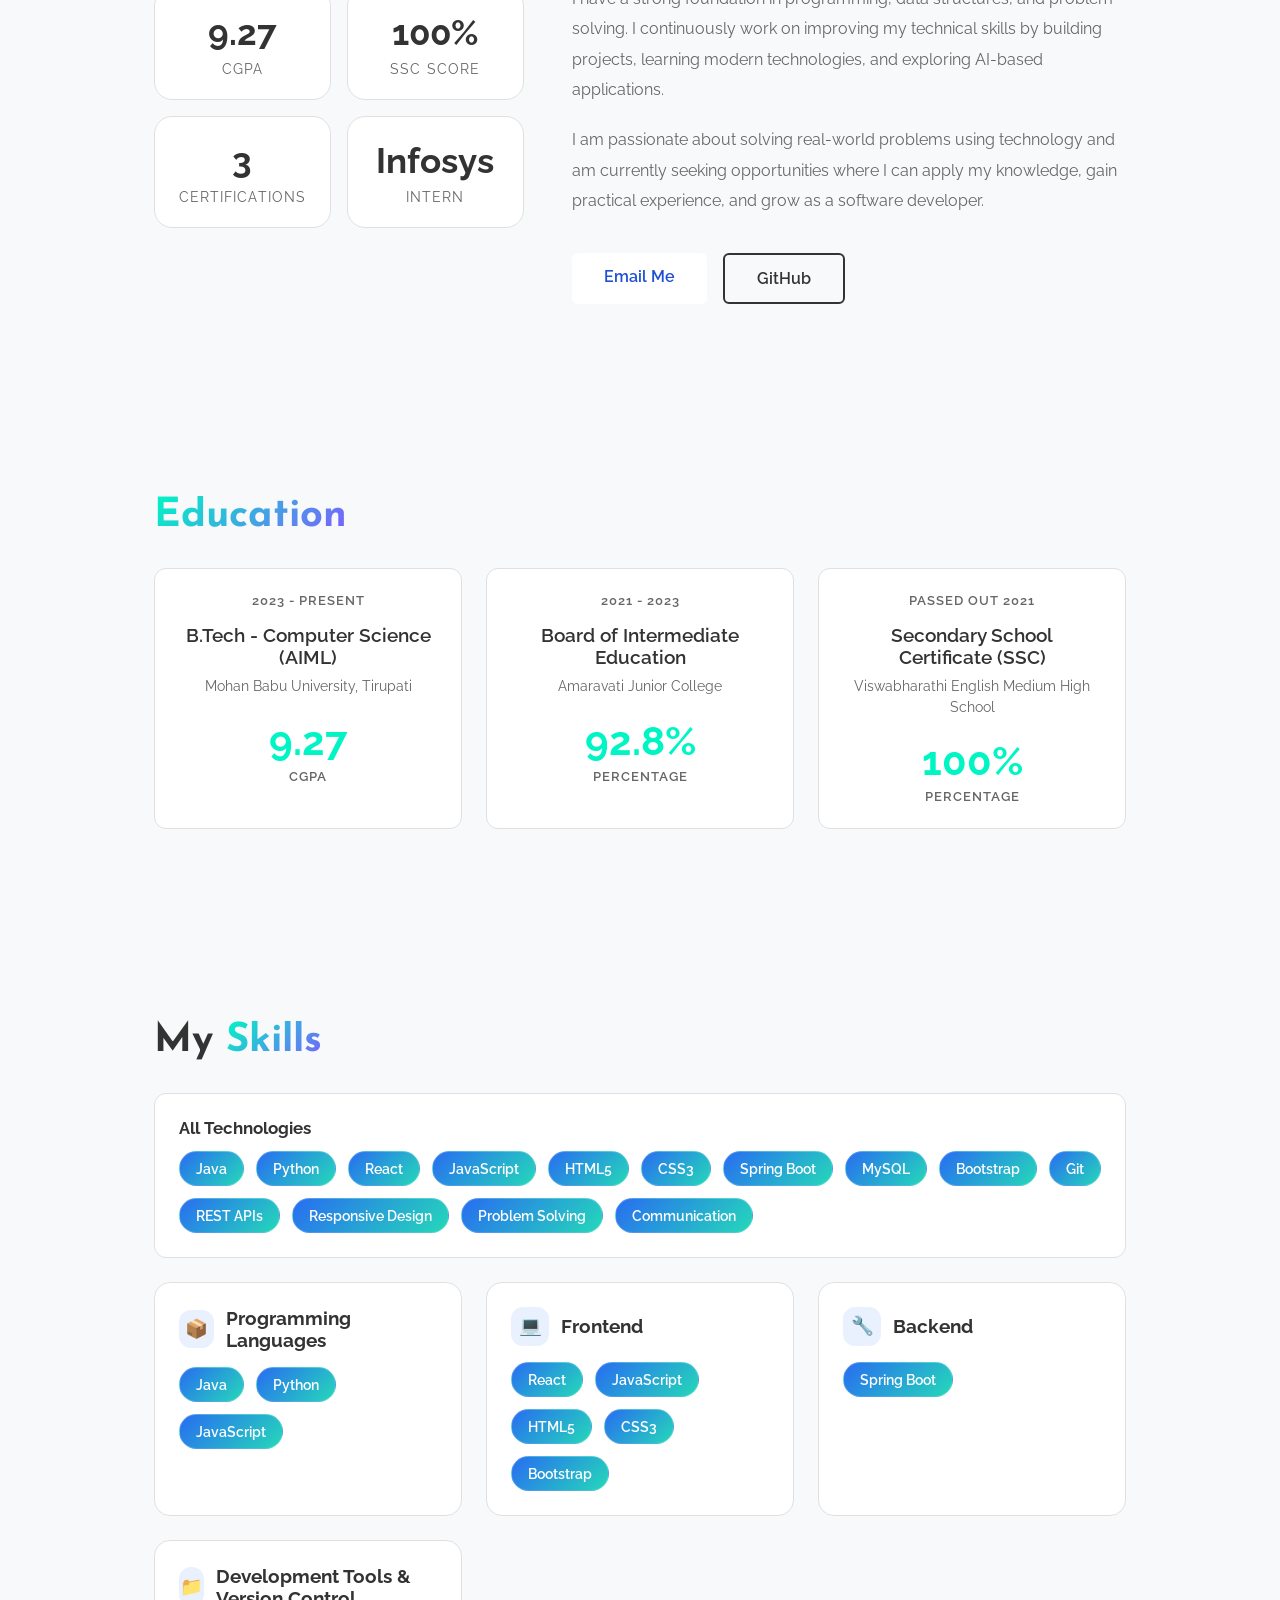
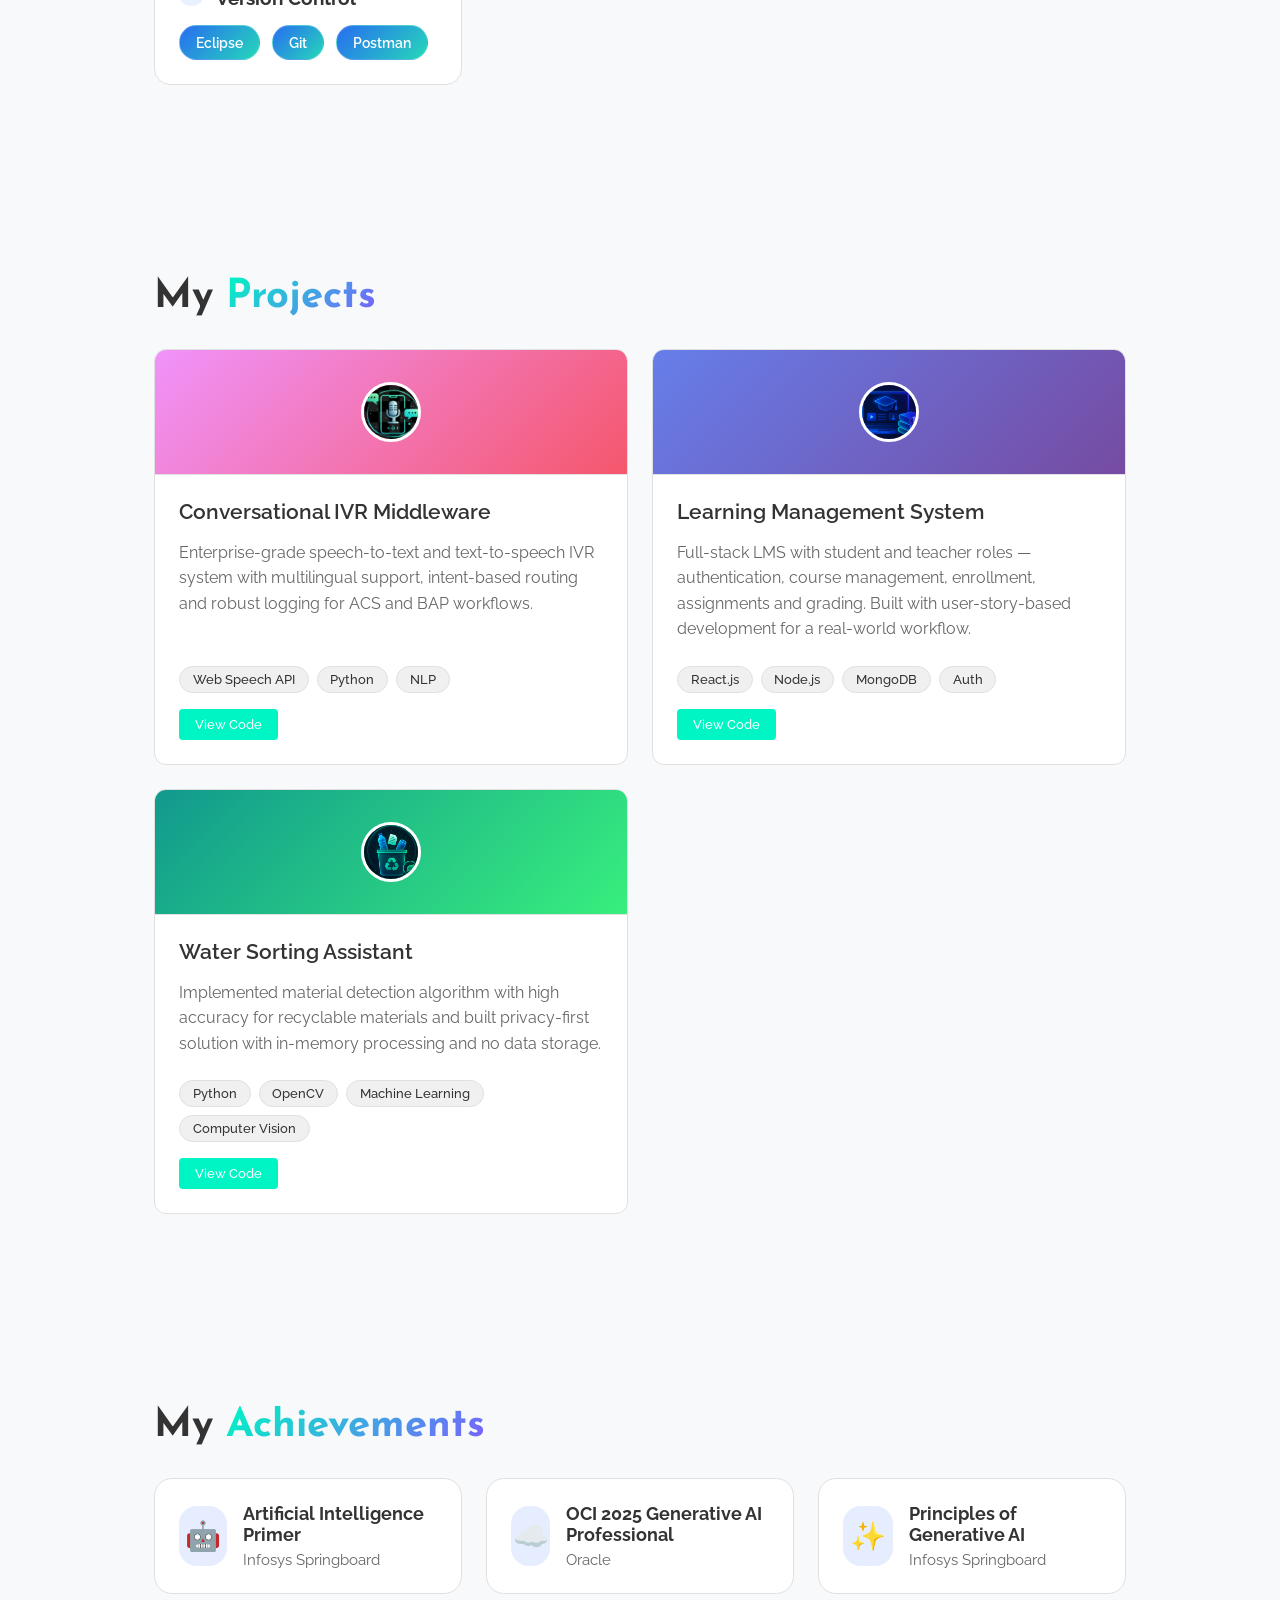
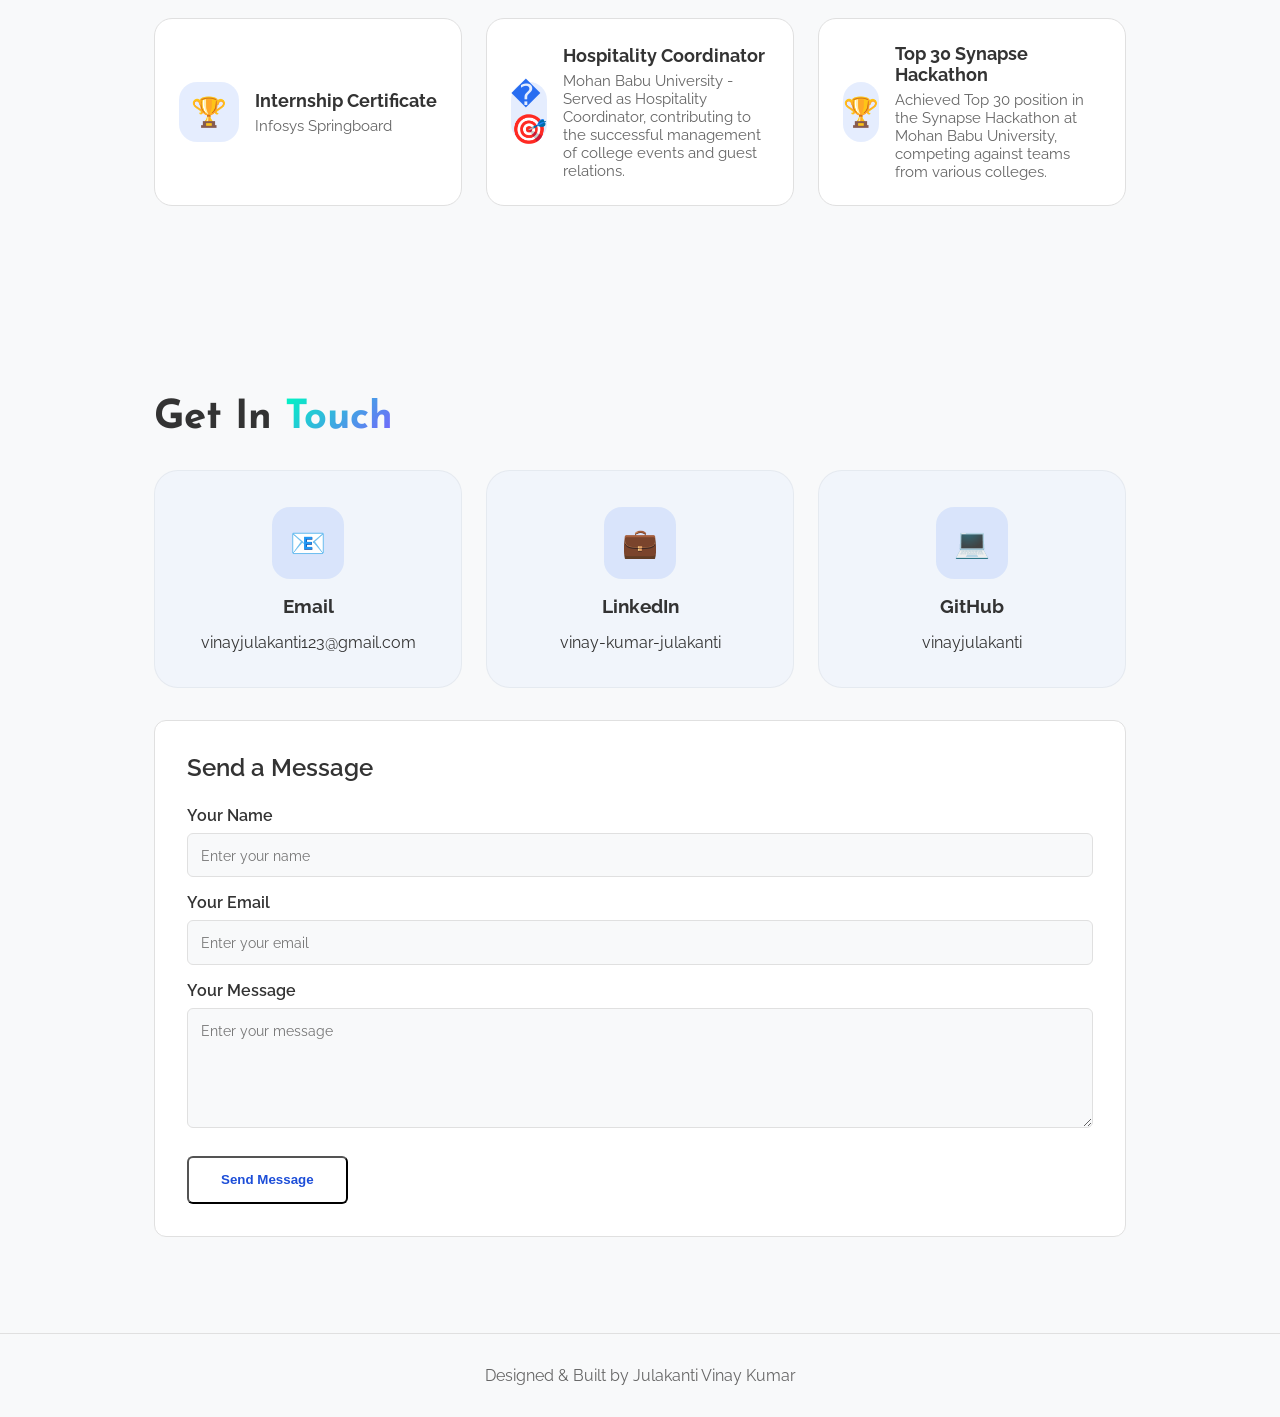
==== commit a76e8474: "Restore about section layout with hero card and stats grid" ====
--- a/index.html
+++ b/index.html
@@ -112,17 +112,28 @@
 
     <div class="about">
       <div class="about-left">
-        <div class="about-stat-card">
-          <h2>100%</h2>
-          <p>SSC SCORE</p>
-        </div>
-        <div class="about-stat-card">
-          <h2>3</h2>
-          <p>CERTIFICATIONS</p>
-        </div>
-        <div class="about-stat-card">
-          <h2>Infosys</h2>
-          <p>INTERN</p>
+        <div class="about-hero">
+          <div class="about-hero-inner">
+            <div class="about-hero-icon">👨‍💻</div>
+          </div>
+        </div>
+        <div class="about-stats">
+          <div class="about-stat-card">
+            <h2>9.27</h2>
+            <p>CGPA</p>
+          </div>
+          <div class="about-stat-card">
+            <h2>100%</h2>
+            <p>SSC SCORE</p>
+          </div>
+          <div class="about-stat-card">
+            <h2>3</h2>
+            <p>CERTIFICATIONS</p>
+          </div>
+          <div class="about-stat-card">
+            <h2>Infosys</h2>
+            <p>INTERN</p>
+          </div>
         </div>
       </div>
 
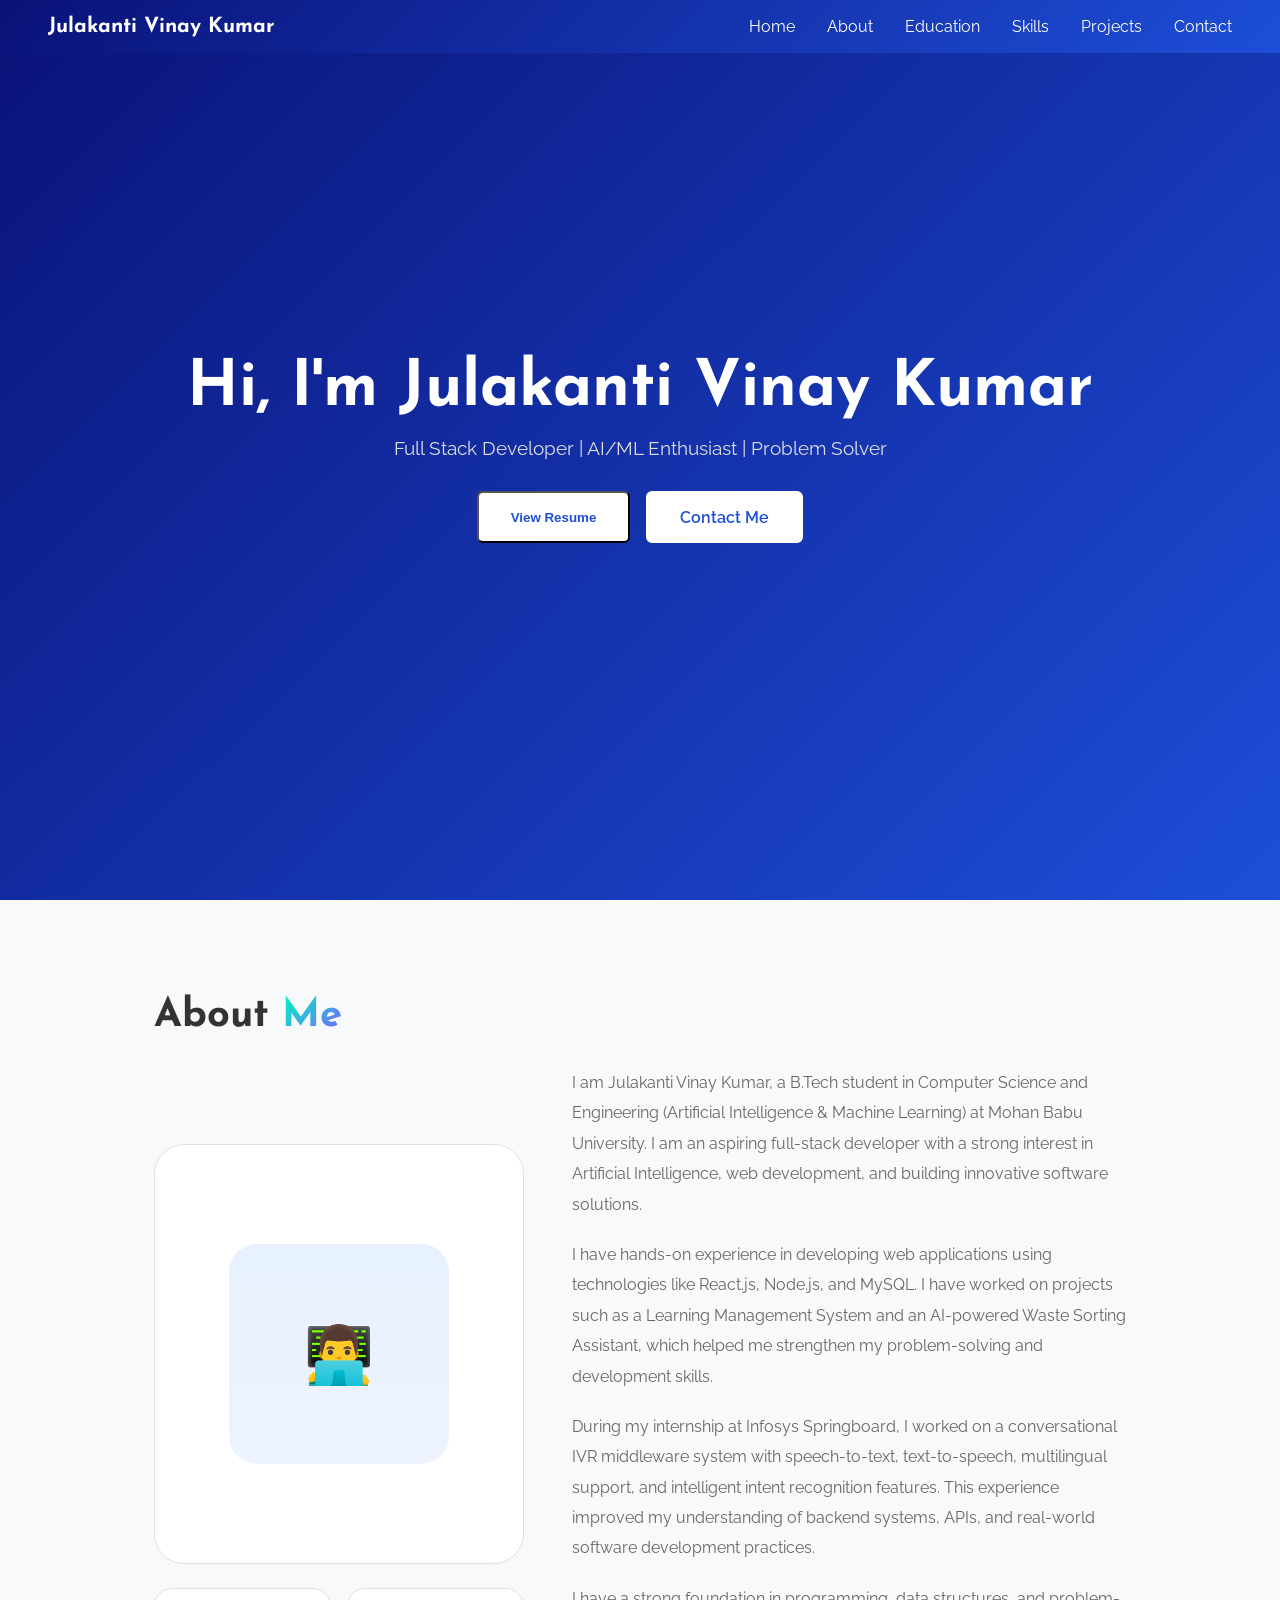
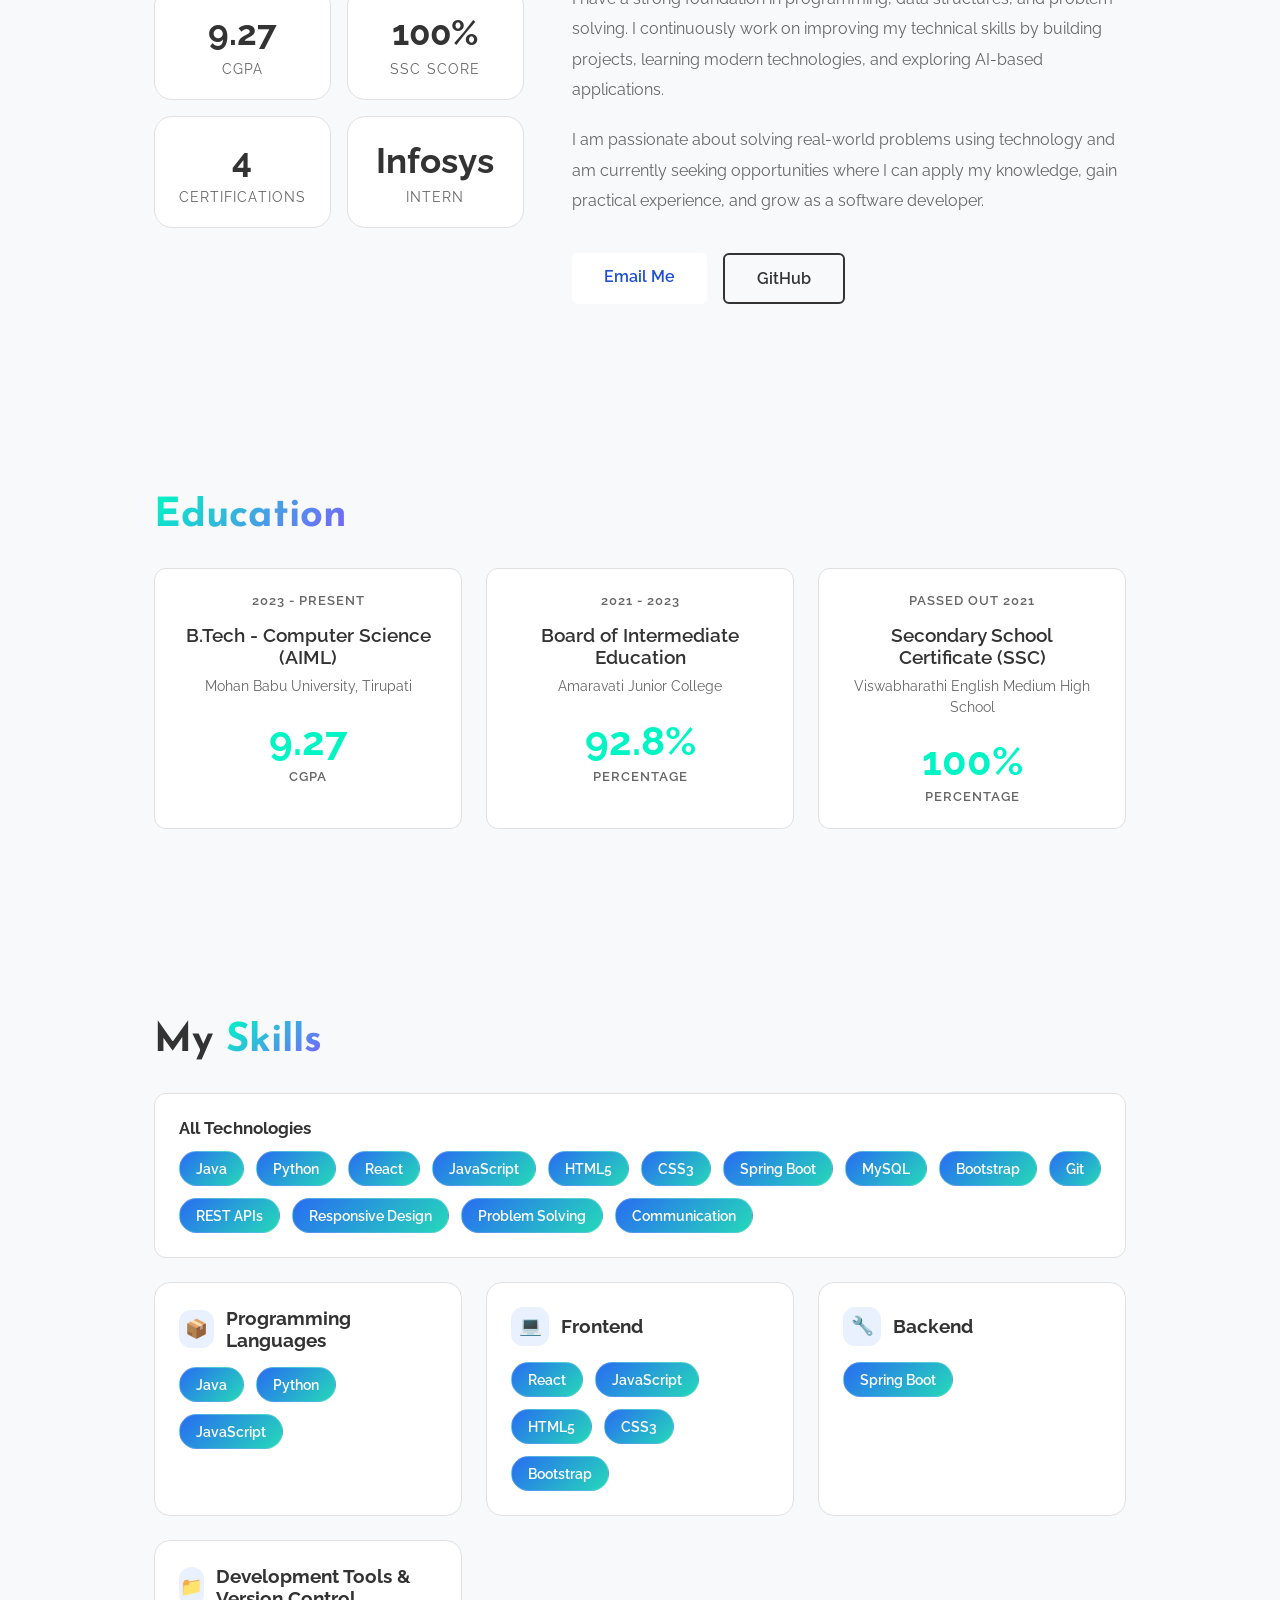
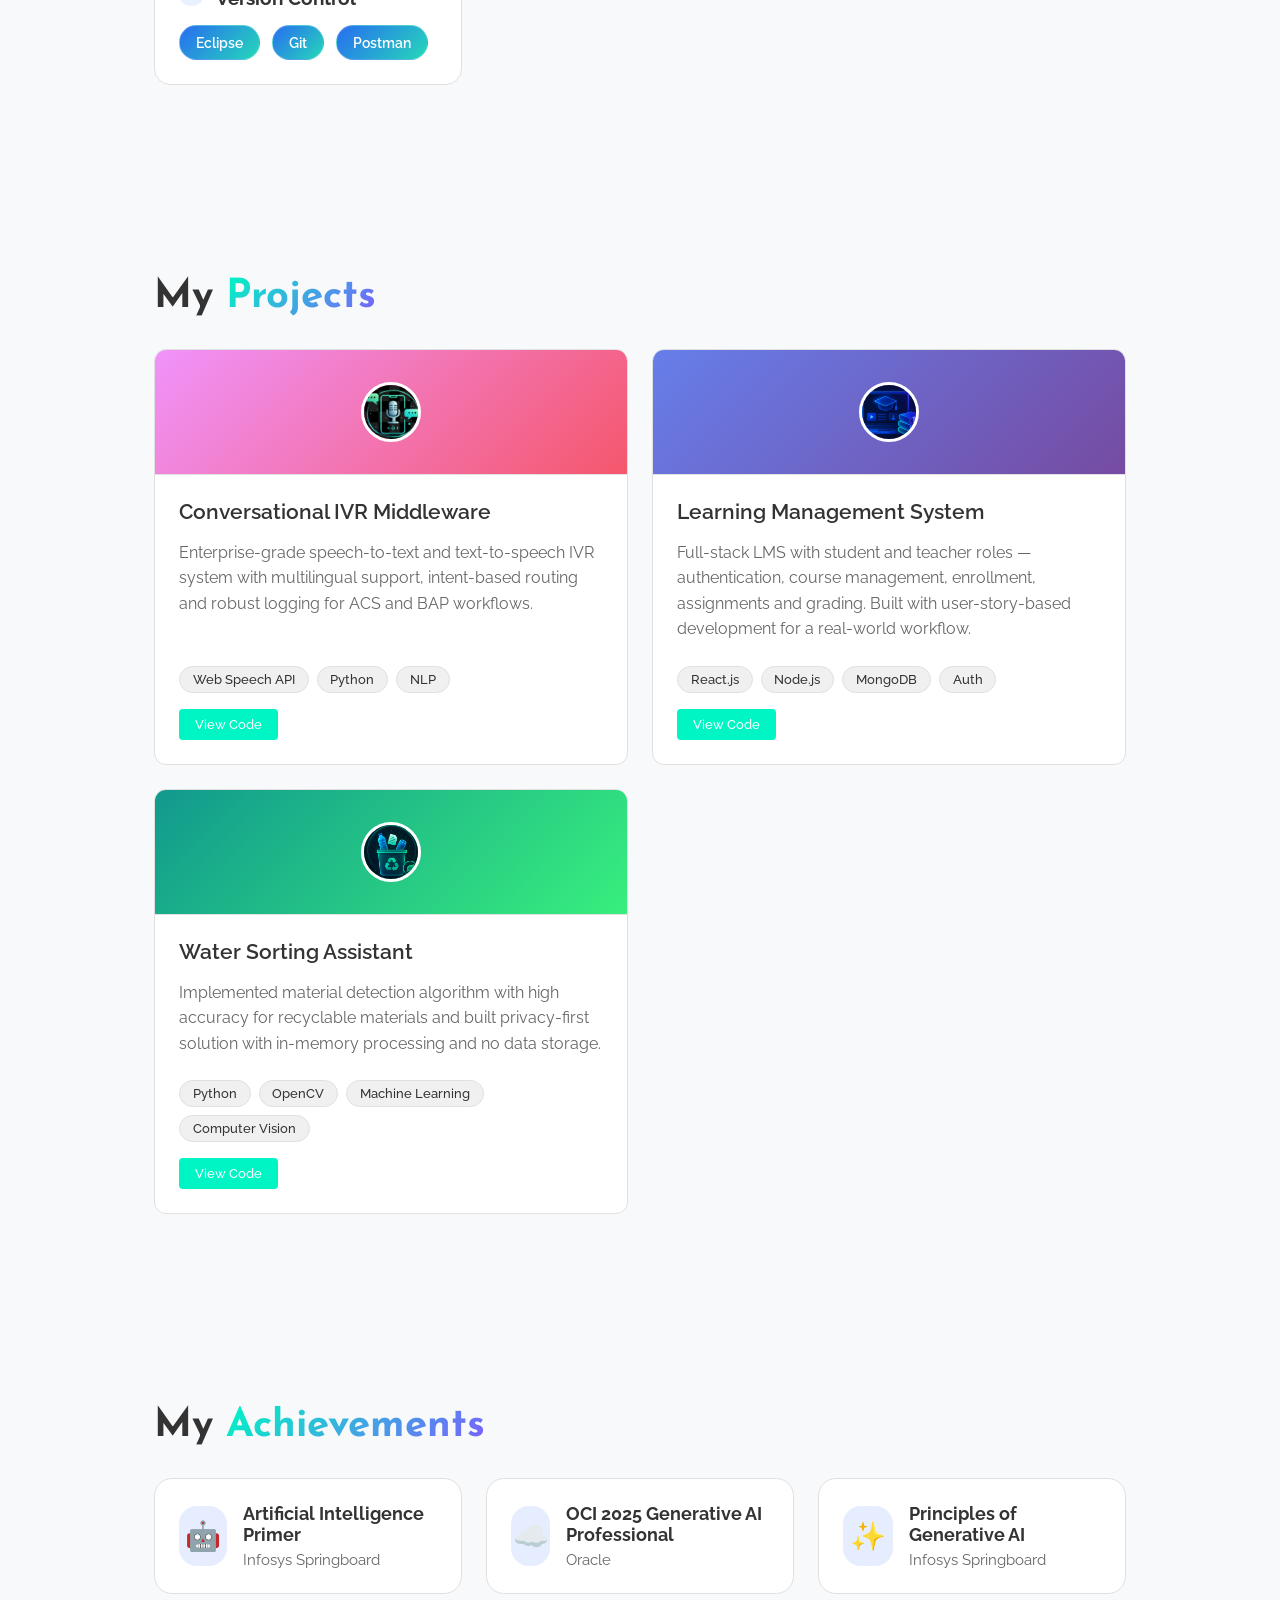
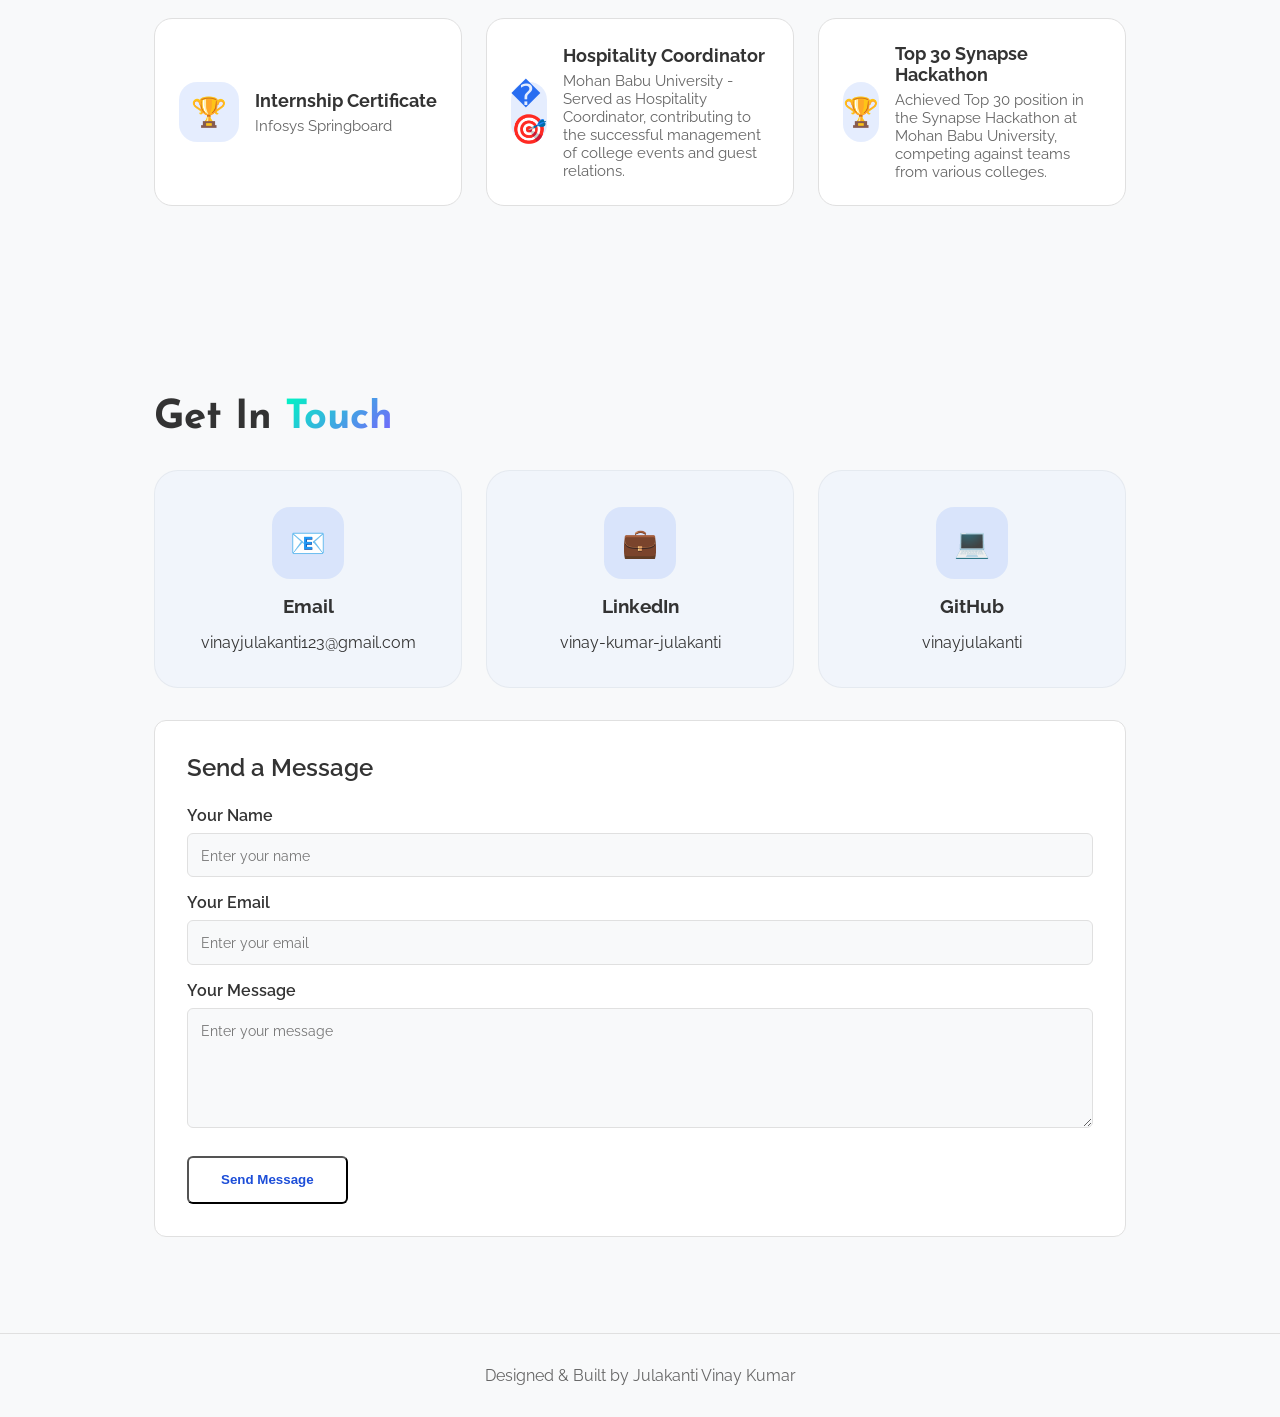
==== commit a4fcc0f7: "Update About section certification count to 4" ====
--- a/index.html
+++ b/index.html
@@ -127,7 +127,7 @@
             <p>SSC SCORE</p>
           </div>
           <div class="about-stat-card">
-            <h2>3</h2>
+            <h2>4</h2>
             <p>CERTIFICATIONS</p>
           </div>
           <div class="about-stat-card">
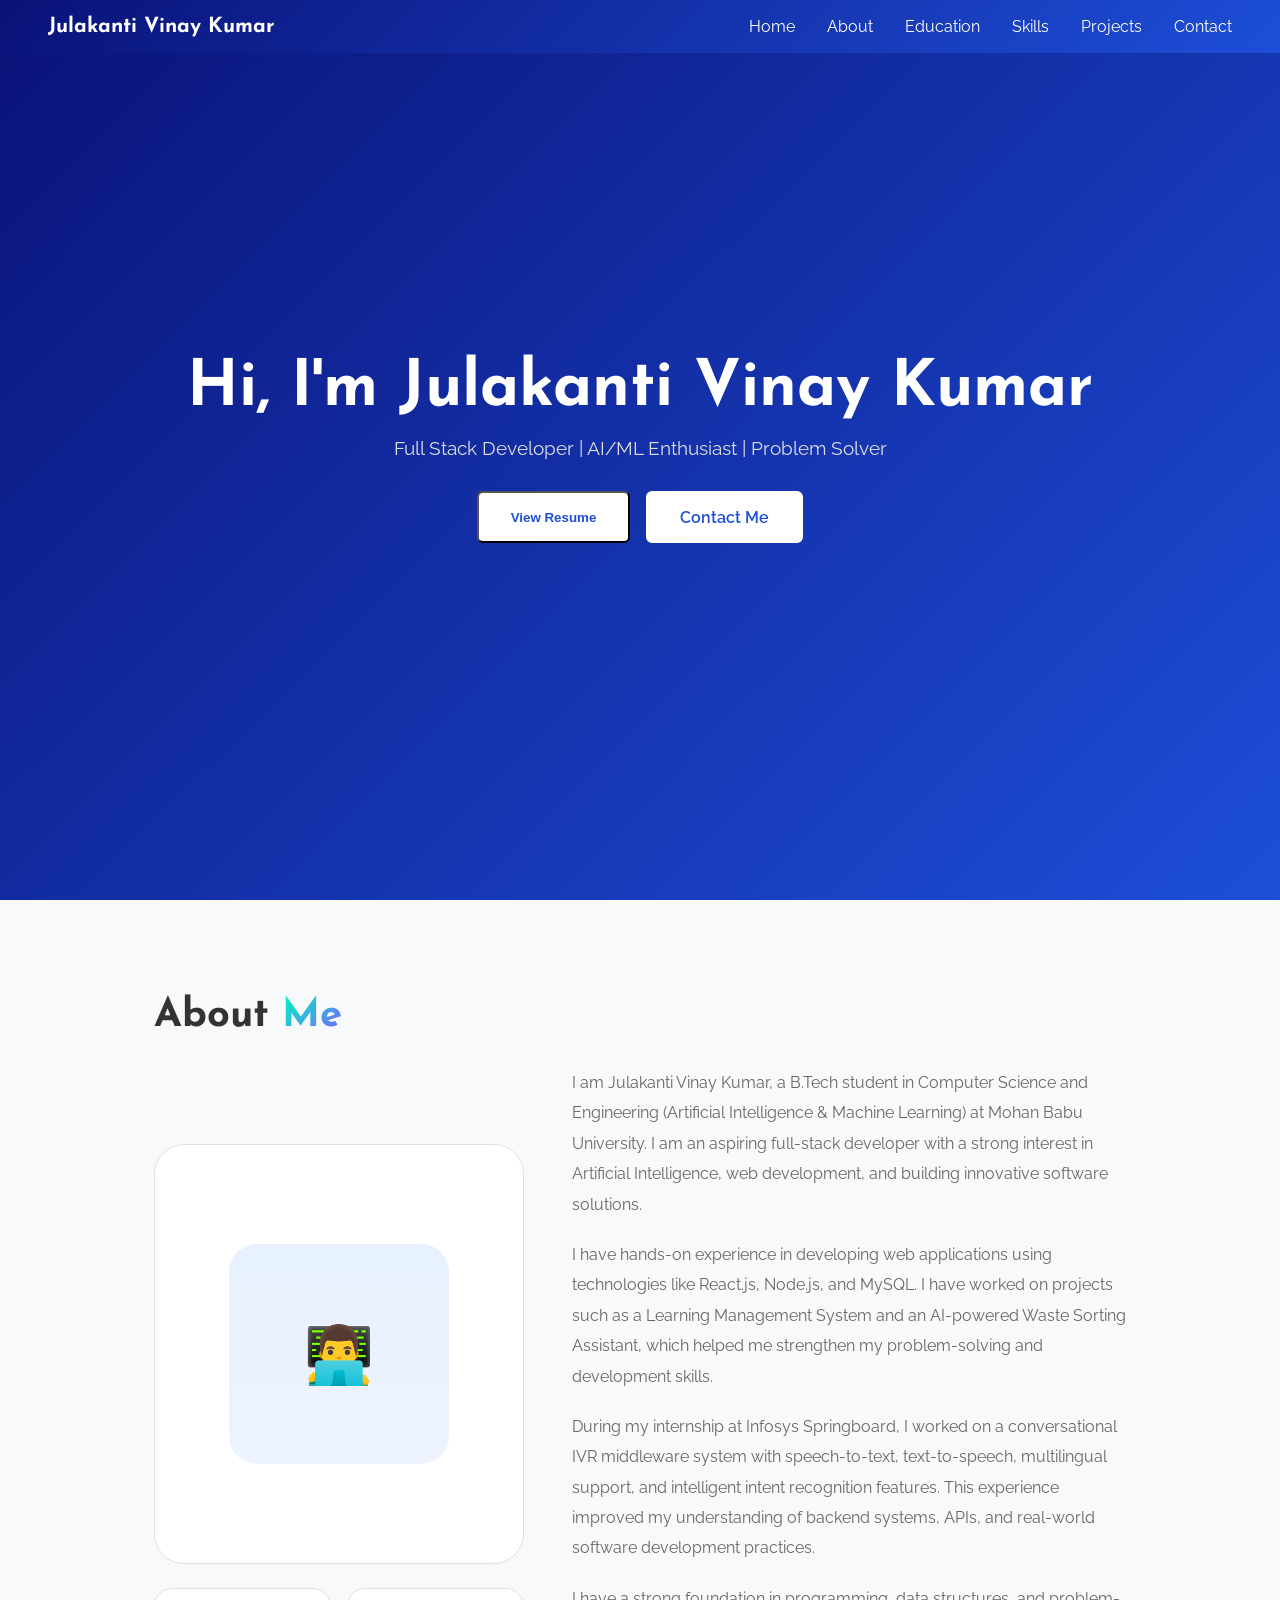
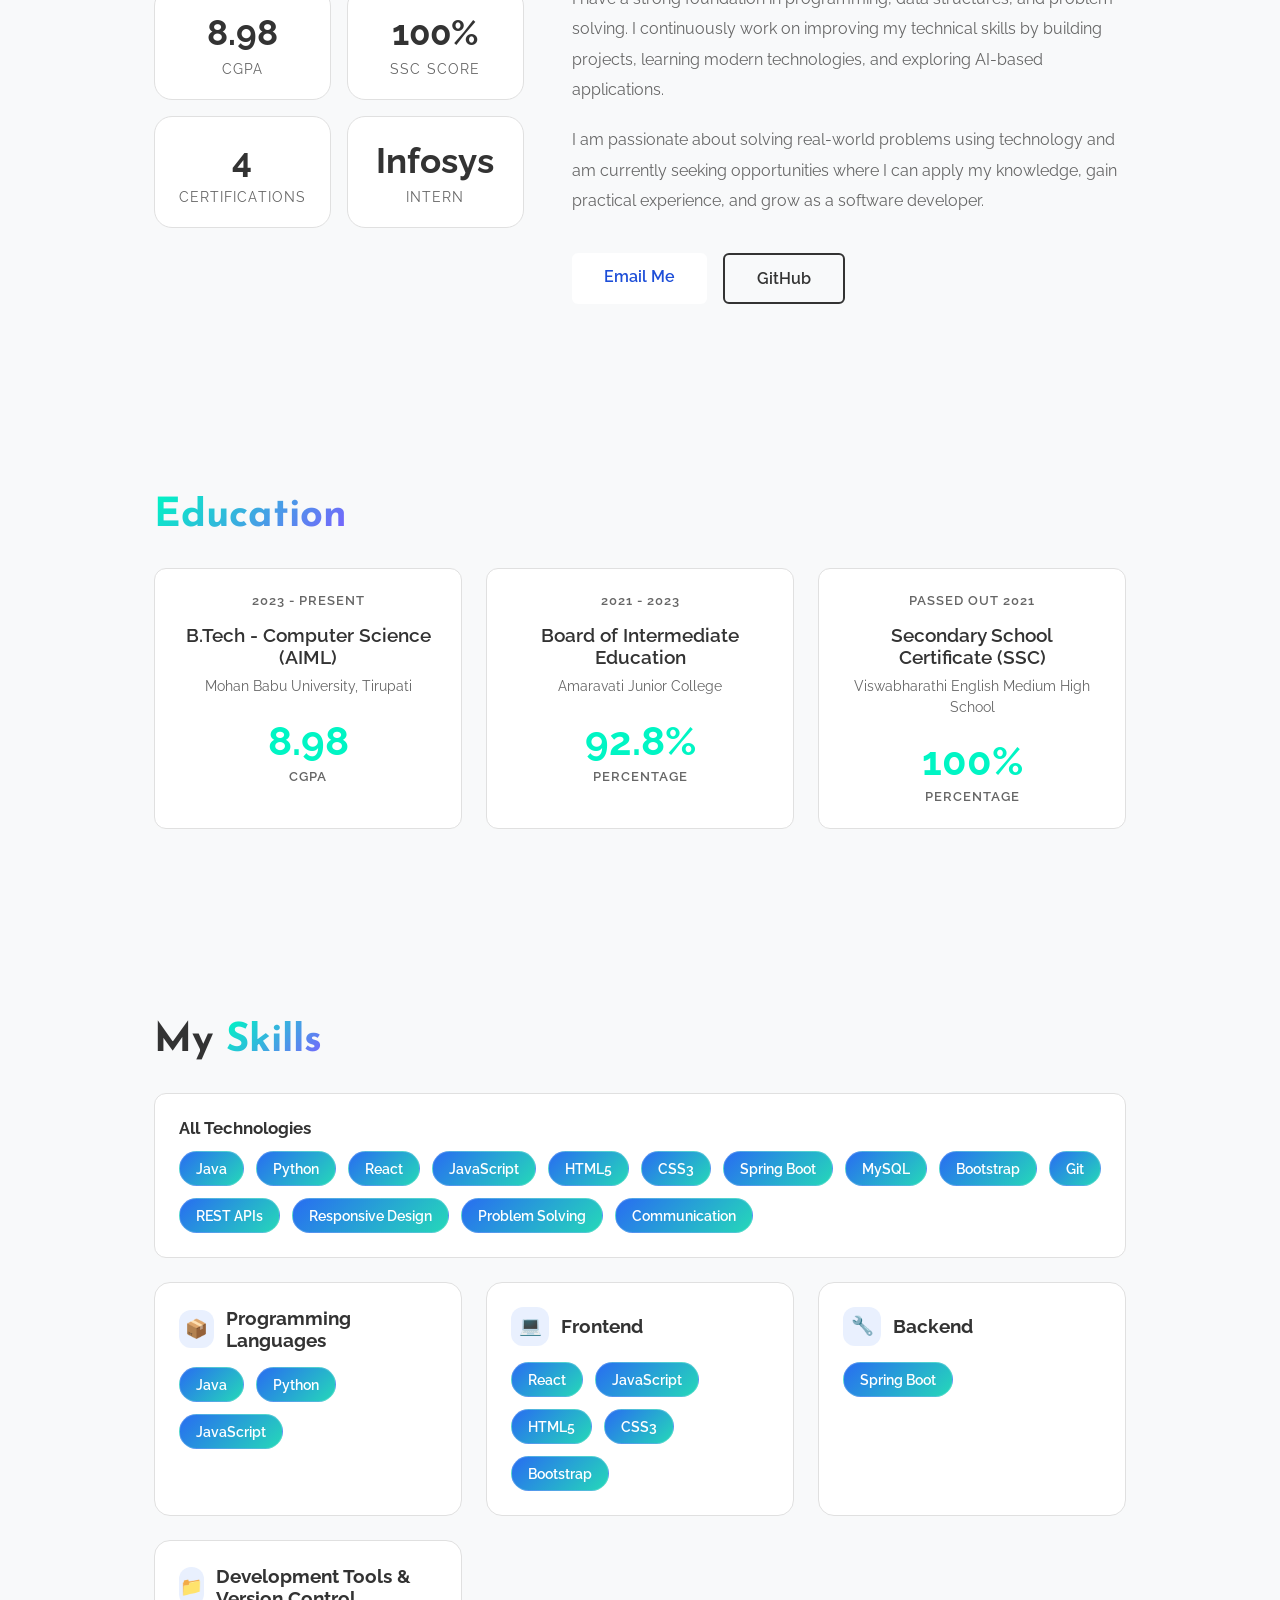
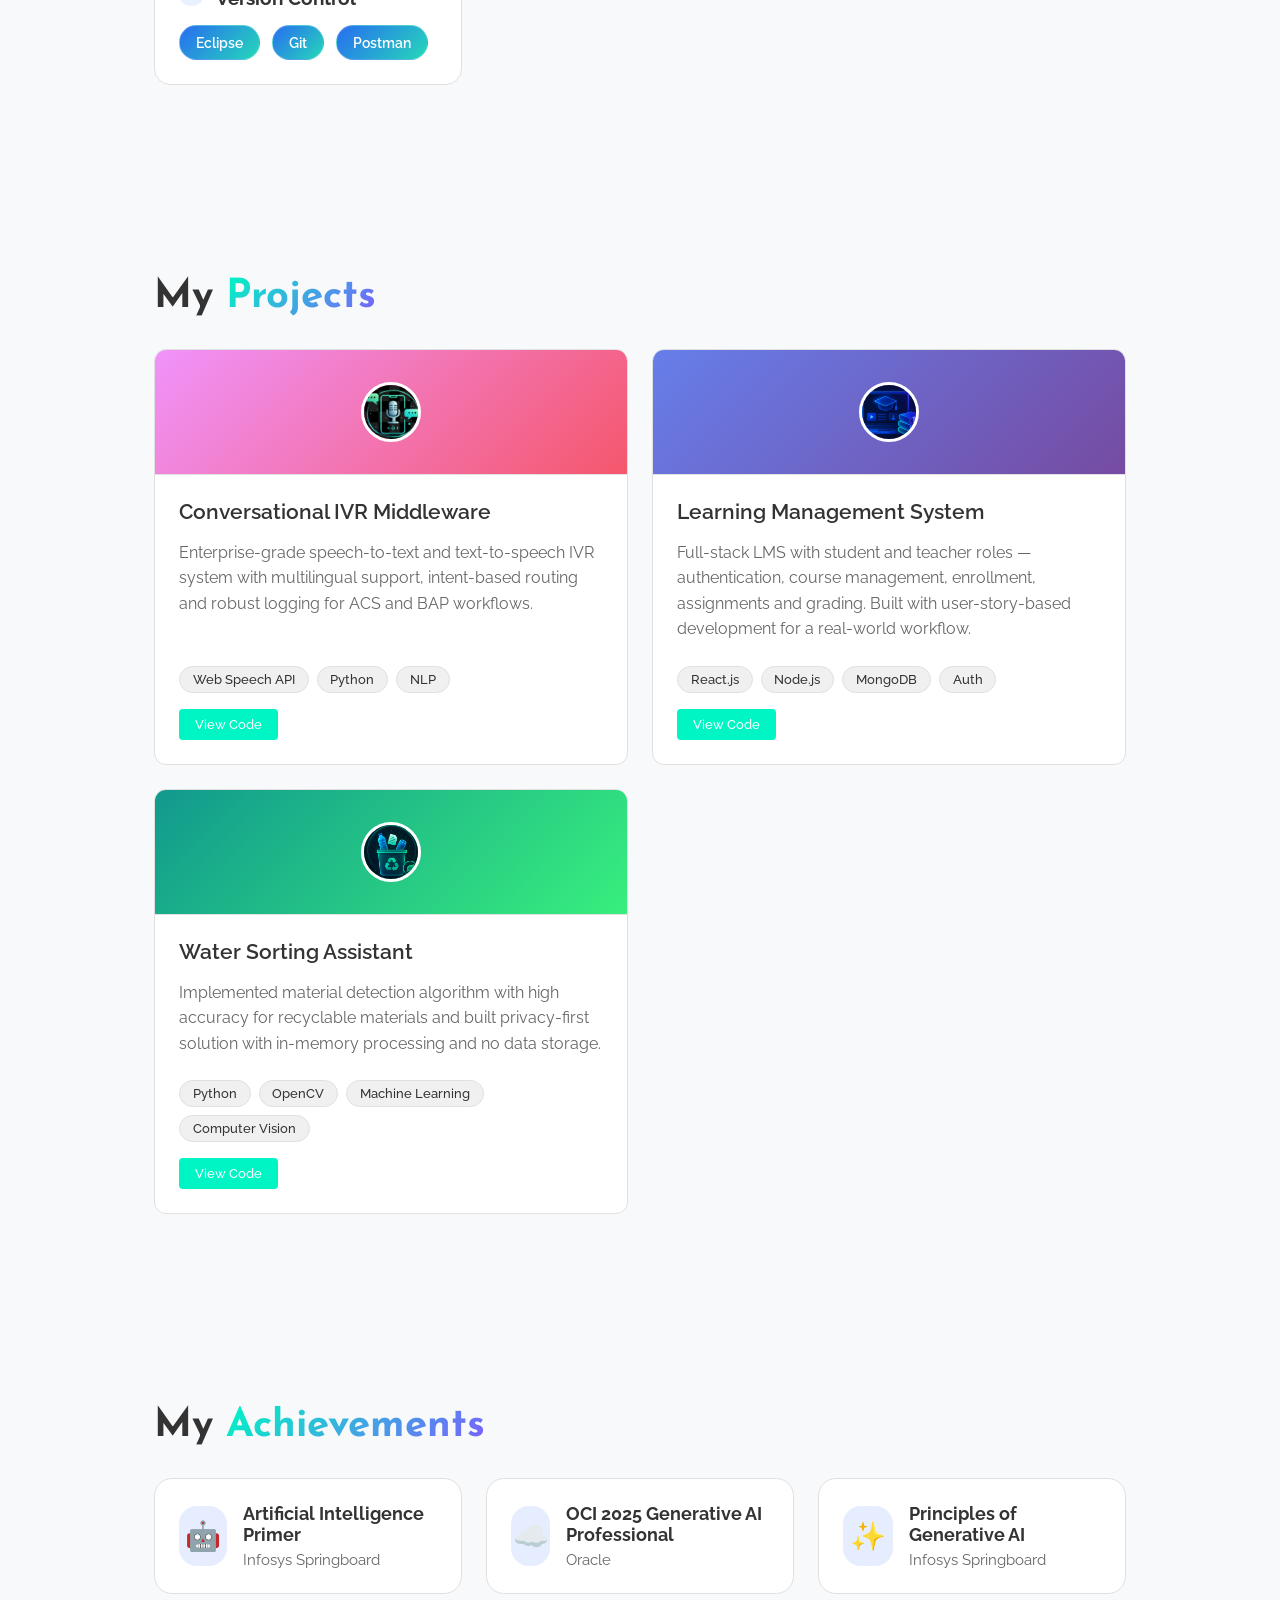
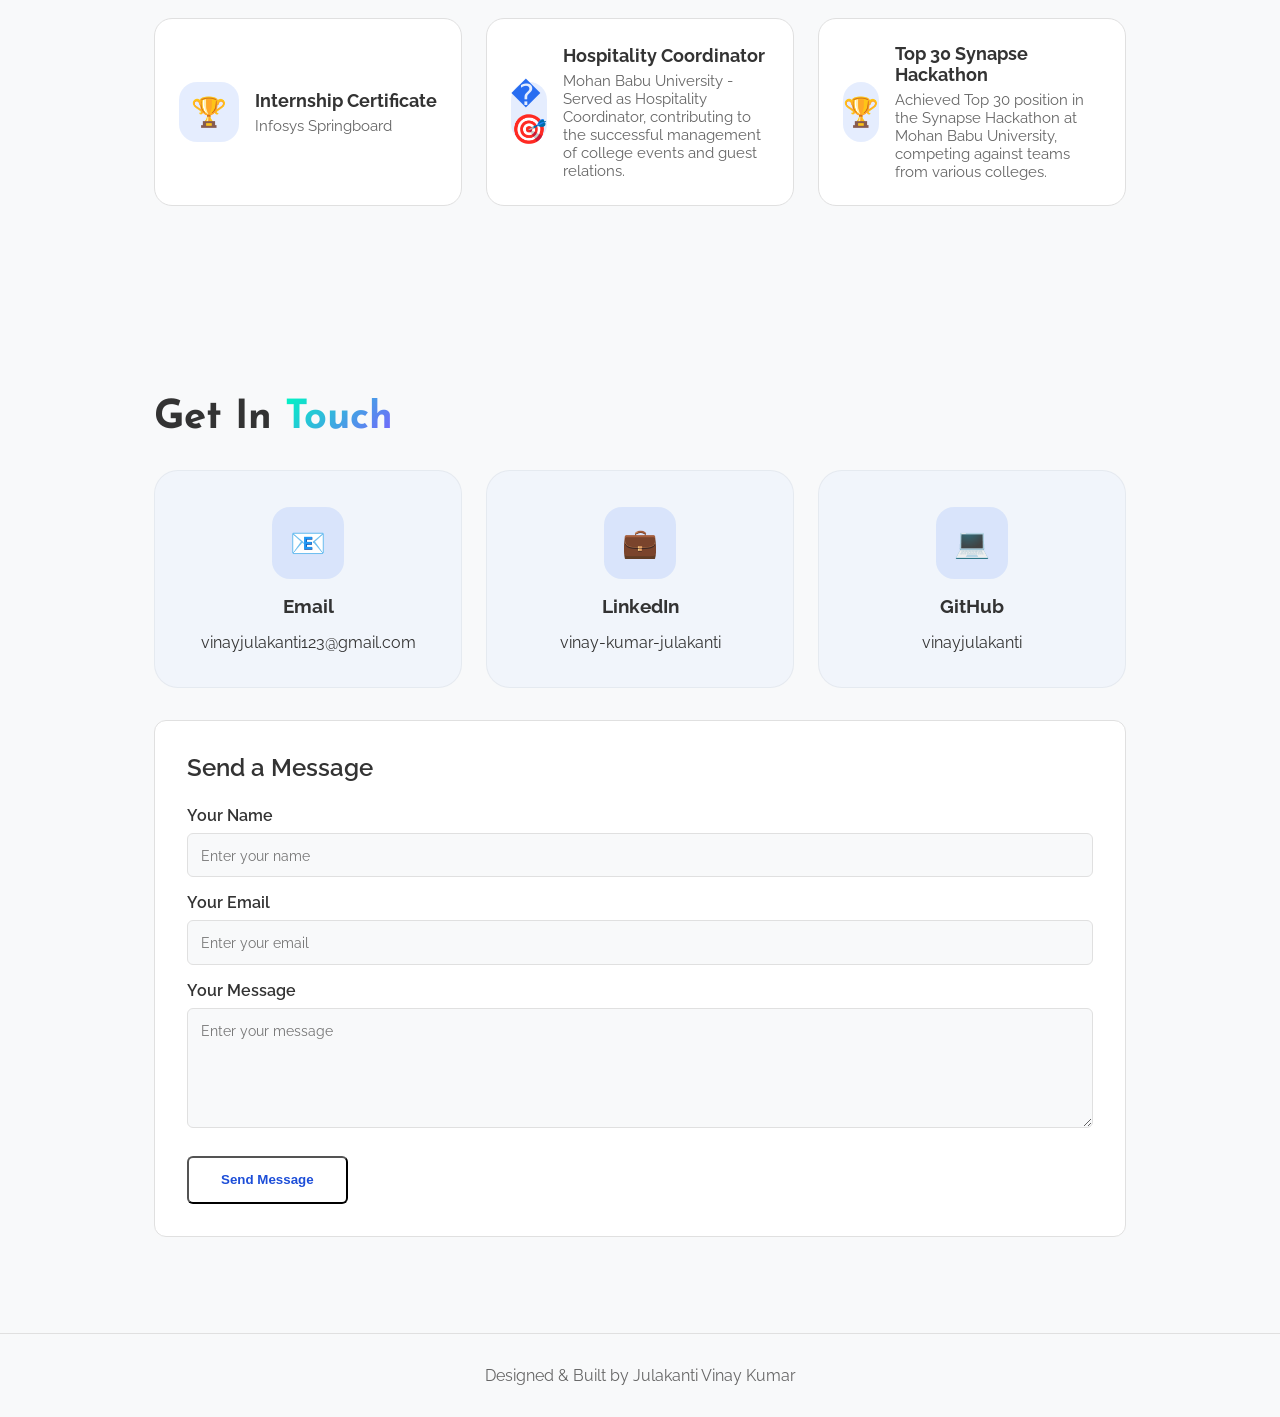
==== commit c1606ffd: "force redeploy" ====
--- a/index.html
+++ b/index.html
@@ -119,7 +119,7 @@
         </div>
         <div class="about-stats">
           <div class="about-stat-card">
-            <h2>9.27</h2>
+            <h2>8.98</h2>
             <p>CGPA</p>
           </div>
           <div class="about-stat-card">
@@ -177,7 +177,7 @@
         <p class="education-date">2023 - PRESENT</p>
         <h3>B.Tech - Computer Science (AIML)</h3>
         <p class="university">Mohan Babu University, Tirupati</p>
-        <p class="score">9.27</p>
+        <p class="score">8.98</p>
         <p class="score-label">CGPA</p>
       </div>
 
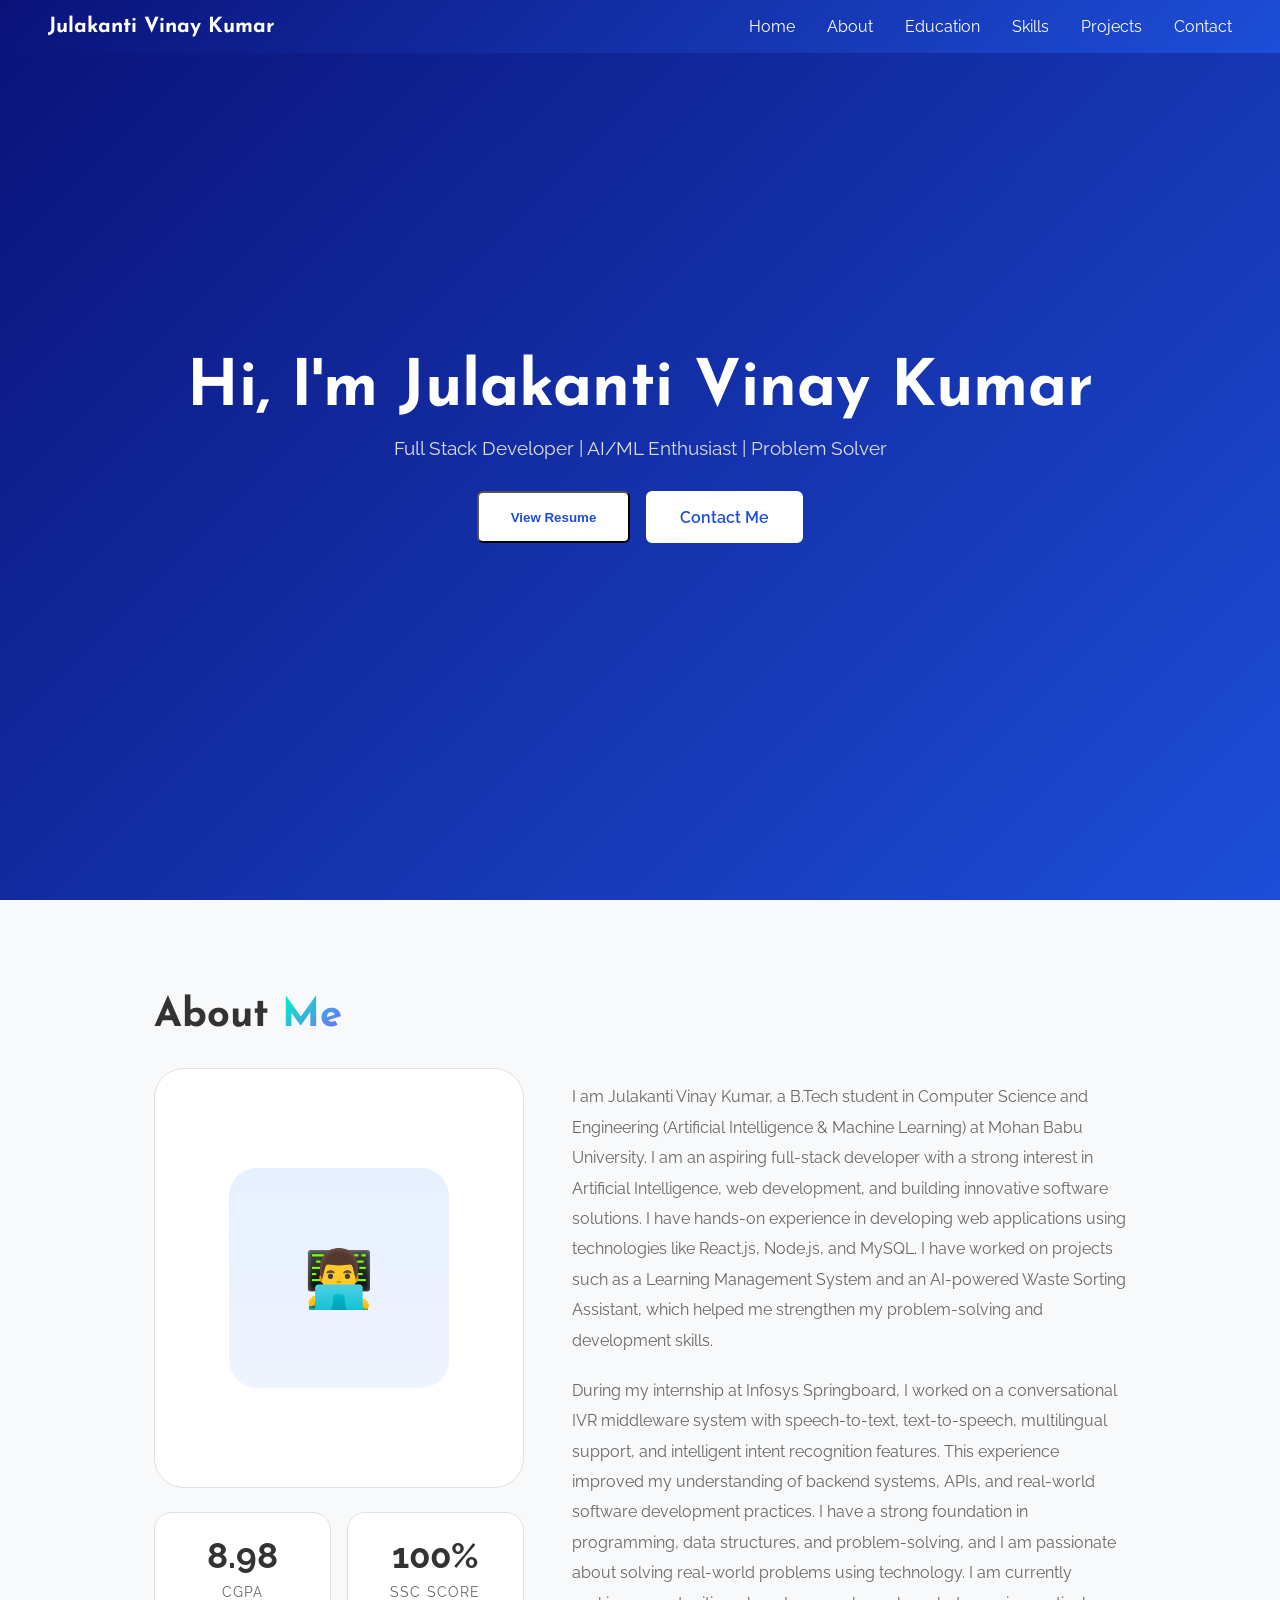
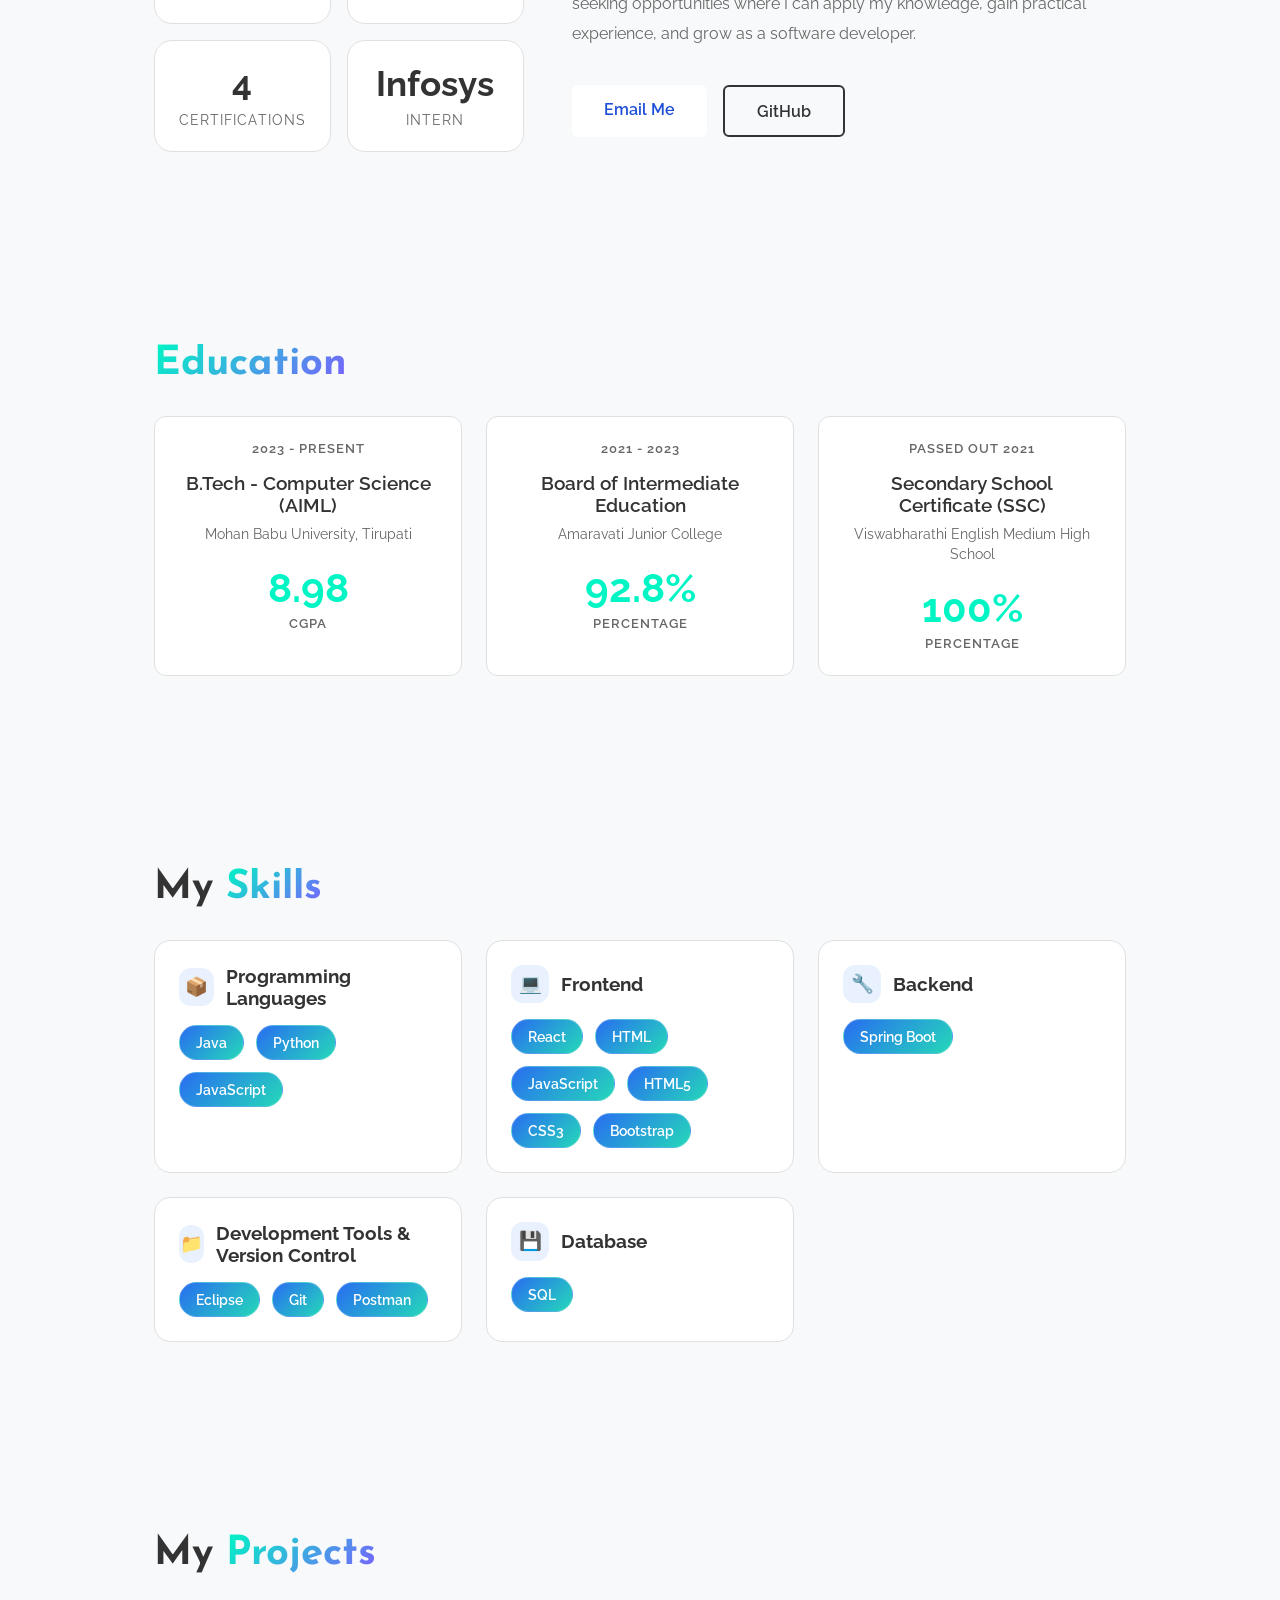
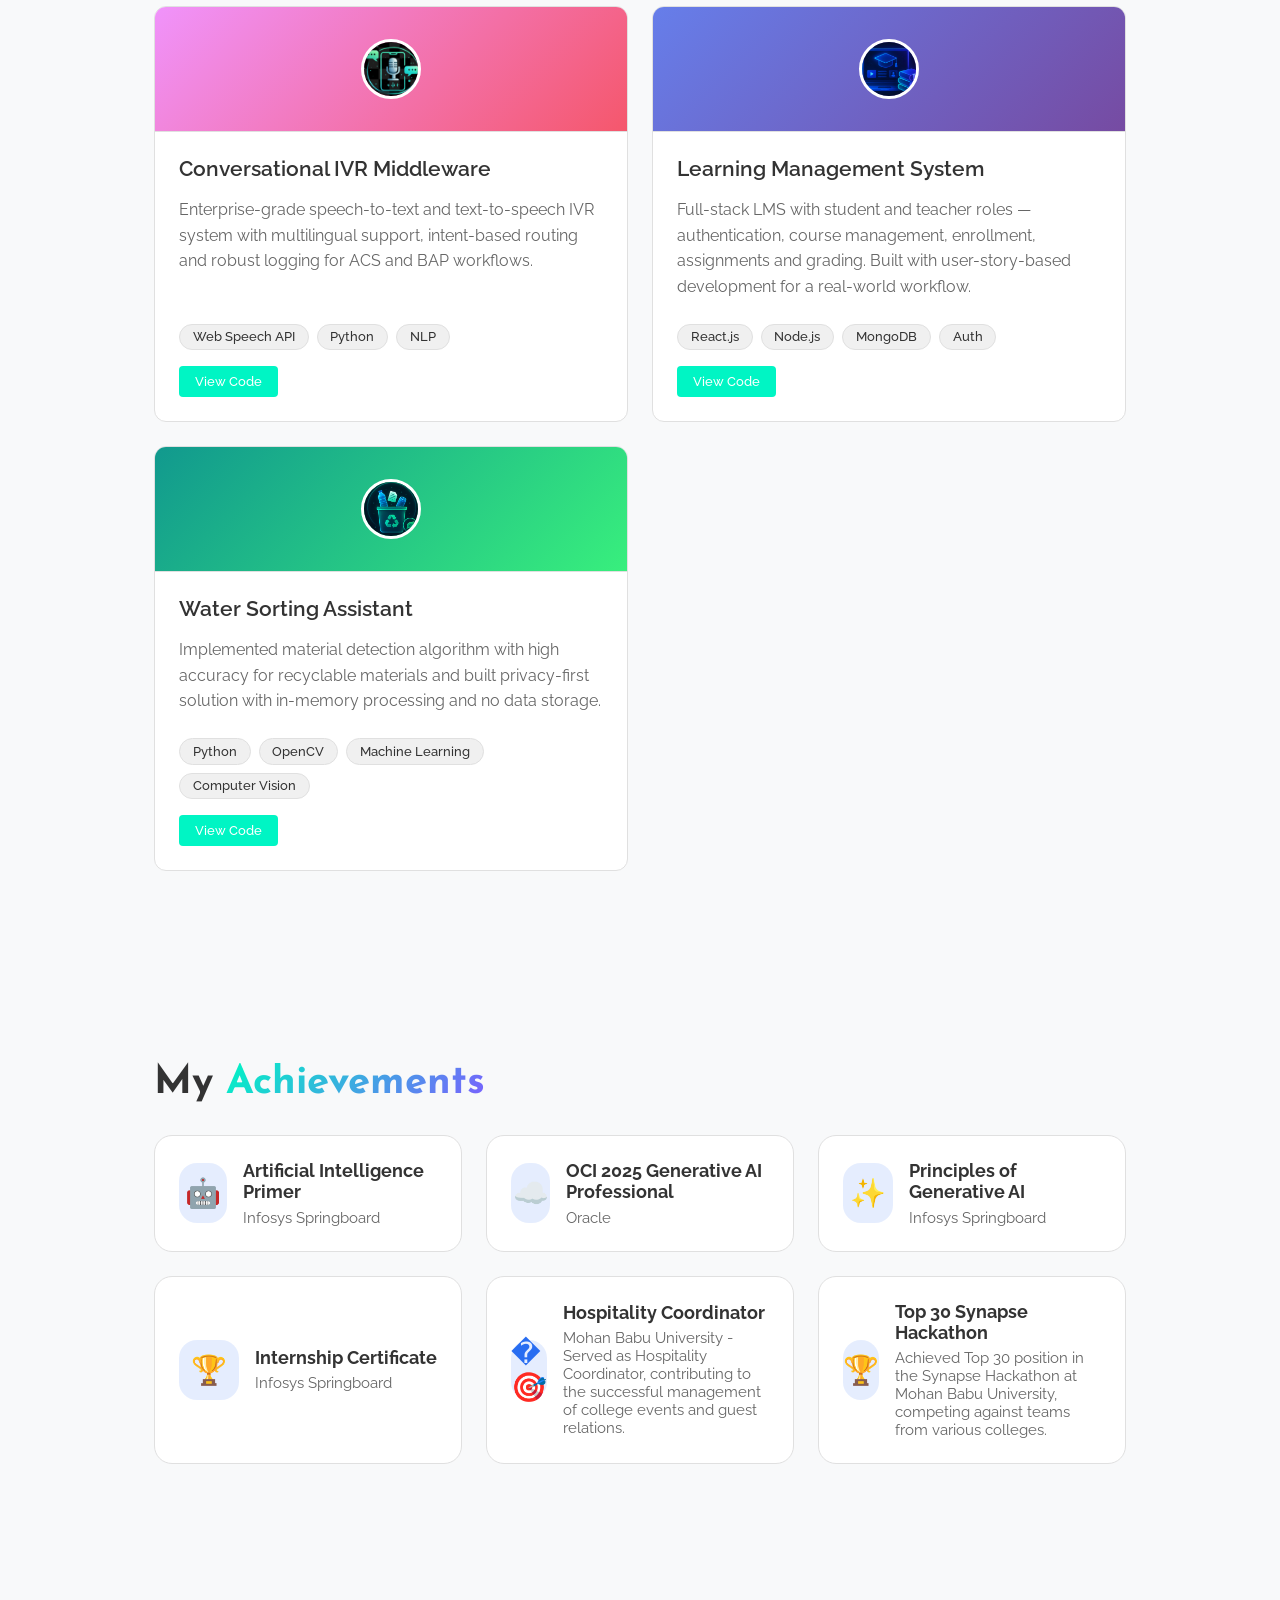
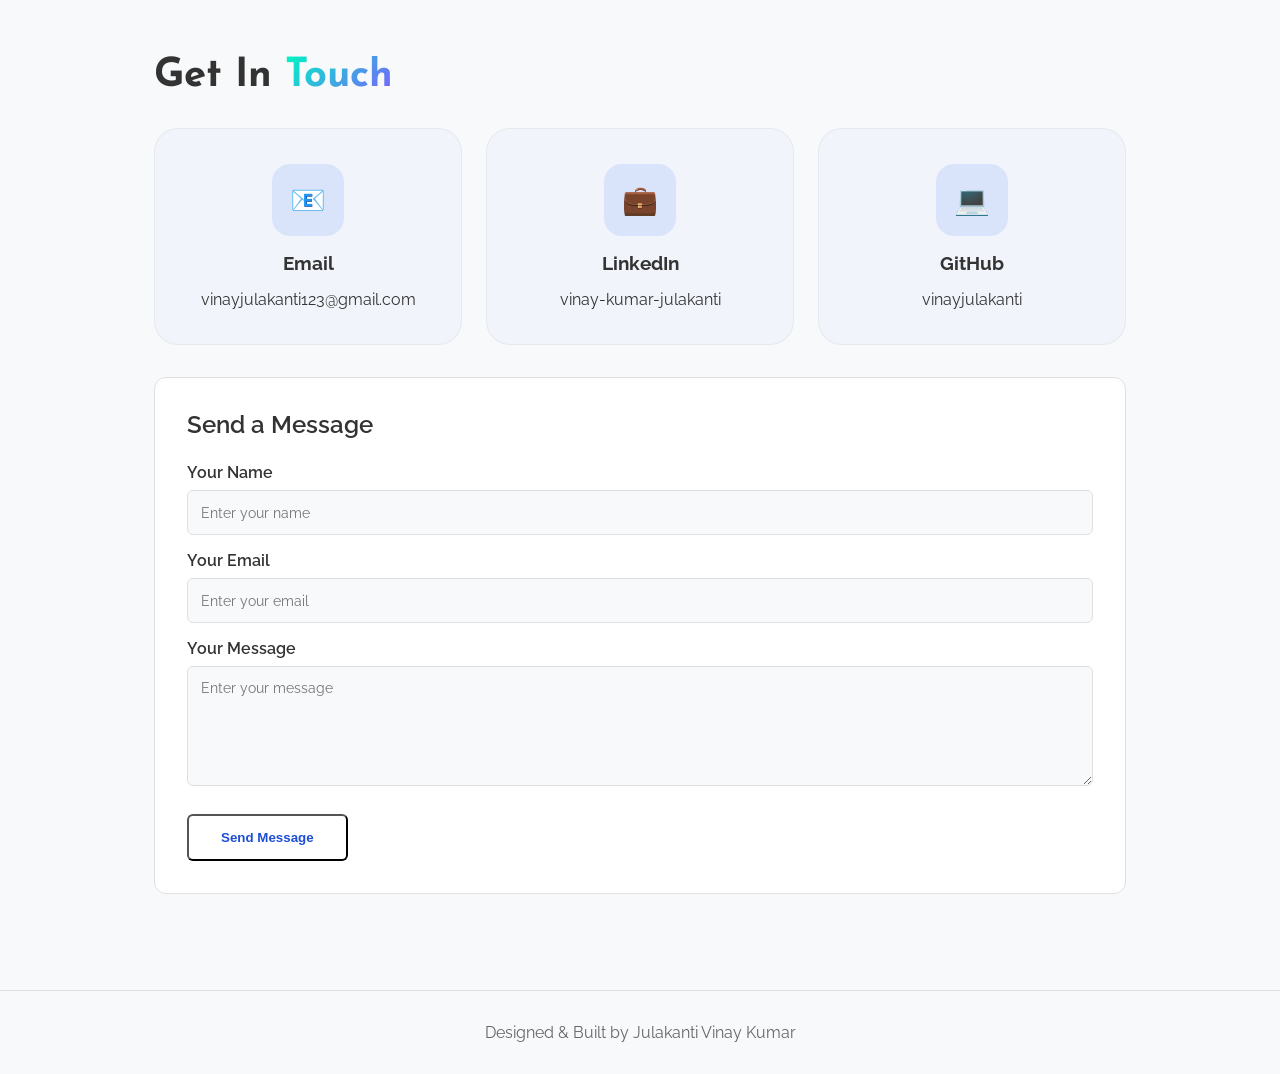
==== commit d3263ce8: "Updated project" ====
--- a/index.html
+++ b/index.html
@@ -139,19 +139,10 @@
 
       <div class="about-right">
         <p class="about-text">
-          I am Julakanti Vinay Kumar, a B.Tech student in Computer Science and Engineering (Artificial Intelligence & Machine Learning) at Mohan Babu University. I am an aspiring full-stack developer with a strong interest in Artificial Intelligence, web development, and building innovative software solutions.
+          I am Julakanti Vinay Kumar, a B.Tech student in Computer Science and Engineering (Artificial Intelligence & Machine Learning) at Mohan Babu University. I am an aspiring full-stack developer with a strong interest in Artificial Intelligence, web development, and building innovative software solutions. I have hands-on experience in developing web applications using technologies like React.js, Node.js, and MySQL. I have worked on projects such as a Learning Management System and an AI-powered Waste Sorting Assistant, which helped me strengthen my problem-solving and development skills.
         </p>
         <p class="about-text">
-          I have hands-on experience in developing web applications using technologies like React.js, Node.js, and MySQL. I have worked on projects such as a Learning Management System and an AI-powered Waste Sorting Assistant, which helped me strengthen my problem-solving and development skills.
-        </p>
-        <p class="about-text">
-          During my internship at Infosys Springboard, I worked on a conversational IVR middleware system with speech-to-text, text-to-speech, multilingual support, and intelligent intent recognition features. This experience improved my understanding of backend systems, APIs, and real-world software development practices.
-        </p>
-        <p class="about-text">
-          I have a strong foundation in programming, data structures, and problem-solving. I continuously work on improving my technical skills by building projects, learning modern technologies, and exploring AI-based applications.
-        </p>
-        <p class="about-text">
-          I am passionate about solving real-world problems using technology and am currently seeking opportunities where I can apply my knowledge, gain practical experience, and grow as a software developer.
+          During my internship at Infosys Springboard, I worked on a conversational IVR middleware system with speech-to-text, text-to-speech, multilingual support, and intelligent intent recognition features. This experience improved my understanding of backend systems, APIs, and real-world software development practices. I have a strong foundation in programming, data structures, and problem-solving, and I am passionate about solving real-world problems using technology. I am currently seeking opportunities where I can apply my knowledge, gain practical experience, and grow as a software developer.
         </p>
 
         <div class="about-buttons">
@@ -208,26 +199,6 @@
       My <span>Skills</span>
     </h2>
 
-    <div class="all-technologies">
-      <h3>All Technologies</h3>
-      <div class="skill-pill-row">
-        <span class="skill-pill">Java</span>
-        <span class="skill-pill">Python</span>
-        <span class="skill-pill">React</span>
-        <span class="skill-pill">JavaScript</span>
-        <span class="skill-pill">HTML5</span>
-        <span class="skill-pill">CSS3</span>
-        <span class="skill-pill">Spring Boot</span>
-        <span class="skill-pill">MySQL</span>
-        <span class="skill-pill">Bootstrap</span>
-        <span class="skill-pill">Git</span>
-        <span class="skill-pill">REST APIs</span>
-        <span class="skill-pill">Responsive Design</span>
-        <span class="skill-pill">Problem Solving</span>
-        <span class="skill-pill">Communication</span>
-      </div>
-    </div>
-
     <div class="skills-category-grid">
       <div class="skill-card">
         <div class="skill-card-header">
@@ -248,6 +219,7 @@
         </div>
         <div class="skill-pill-row">
           <span class="skill-pill">React</span>
+          <span class="skill-pill">HTML</span>
           <span class="skill-pill">JavaScript</span>
           <span class="skill-pill">HTML5</span>
           <span class="skill-pill">CSS3</span>
@@ -274,6 +246,16 @@
           <span class="skill-pill">Eclipse</span>
           <span class="skill-pill">Git</span>
           <span class="skill-pill">Postman</span>
+        </div>
+      </div>
+
+      <div class="skill-card">
+        <div class="skill-card-header">
+          <span class="skill-card-icon">&#x1F4BE;</span>
+          <h3>Database</h3>
+        </div>
+        <div class="skill-pill-row">
+          <span class="skill-pill">SQL</span>
         </div>
       </div>
     </div>
@@ -421,7 +403,7 @@
         <h3>Email</h3>
         <p>vinayjulakanti123@gmail.com</p>
       </a>
-      <a href="https://www.linkedin.com/in/vinay-kumar-julakanti" target="_blank" rel="noopener noreferrer" class="contact-card">
+      <a href="https://www.linkedin.com/in/vinay-kumar-julakanti-a169b5315/" target="_blank" rel="noopener noreferrer" class="contact-card">
         <div class="contact-card-icon">💼</div>
         <h3>LinkedIn</h3>
         <p>vinay-kumar-julakanti</p>
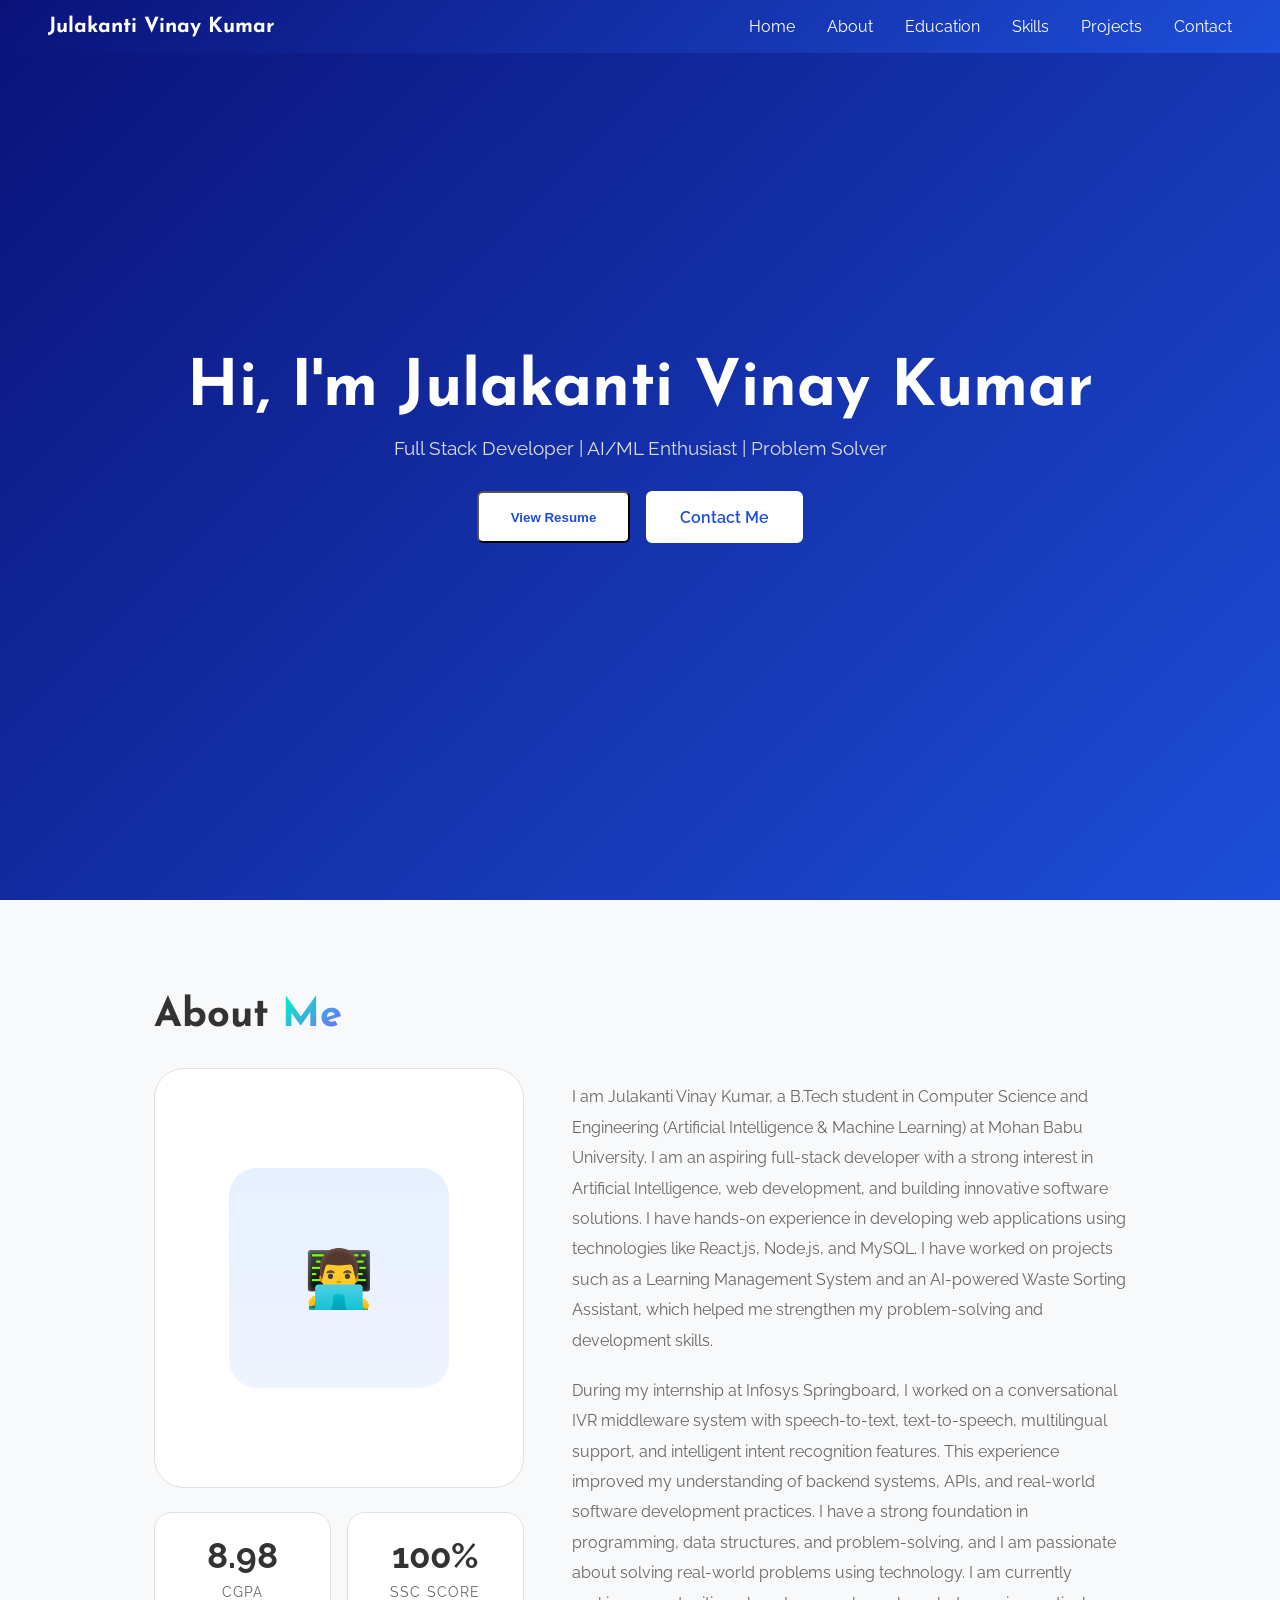
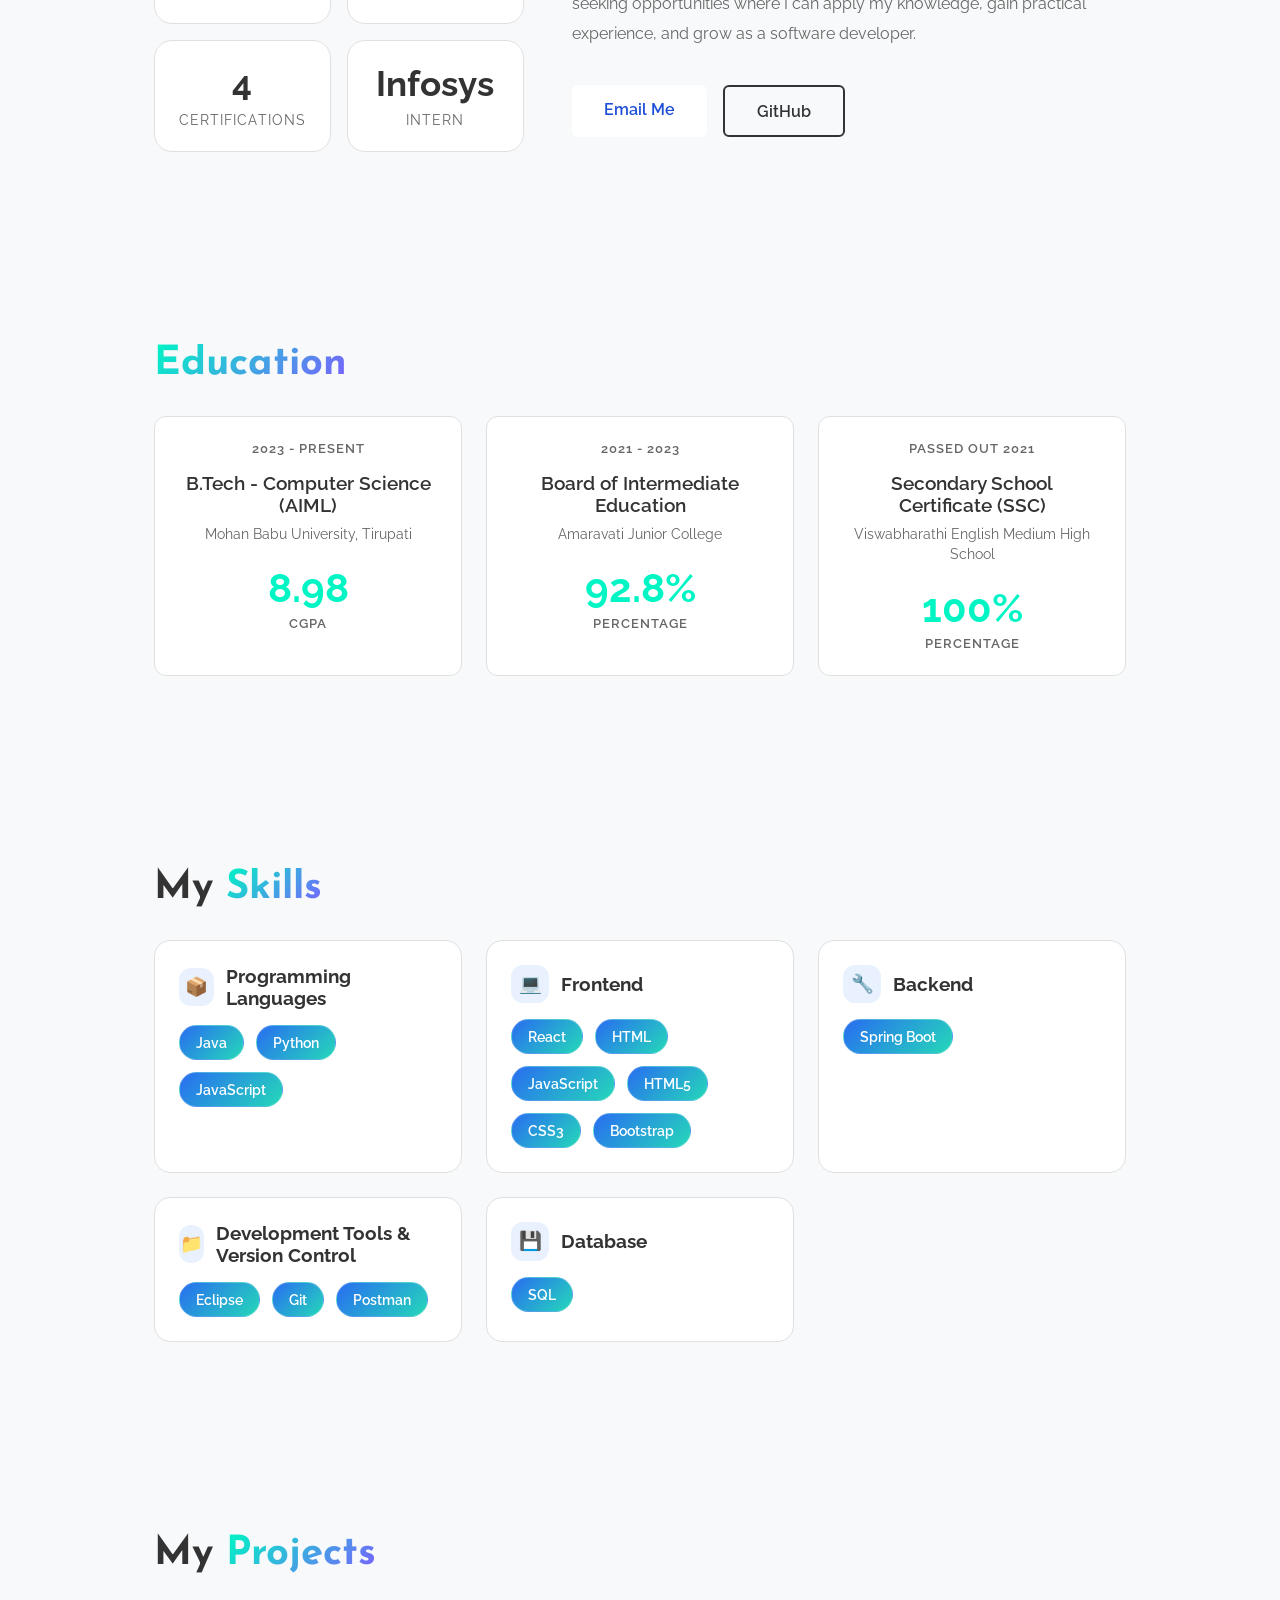
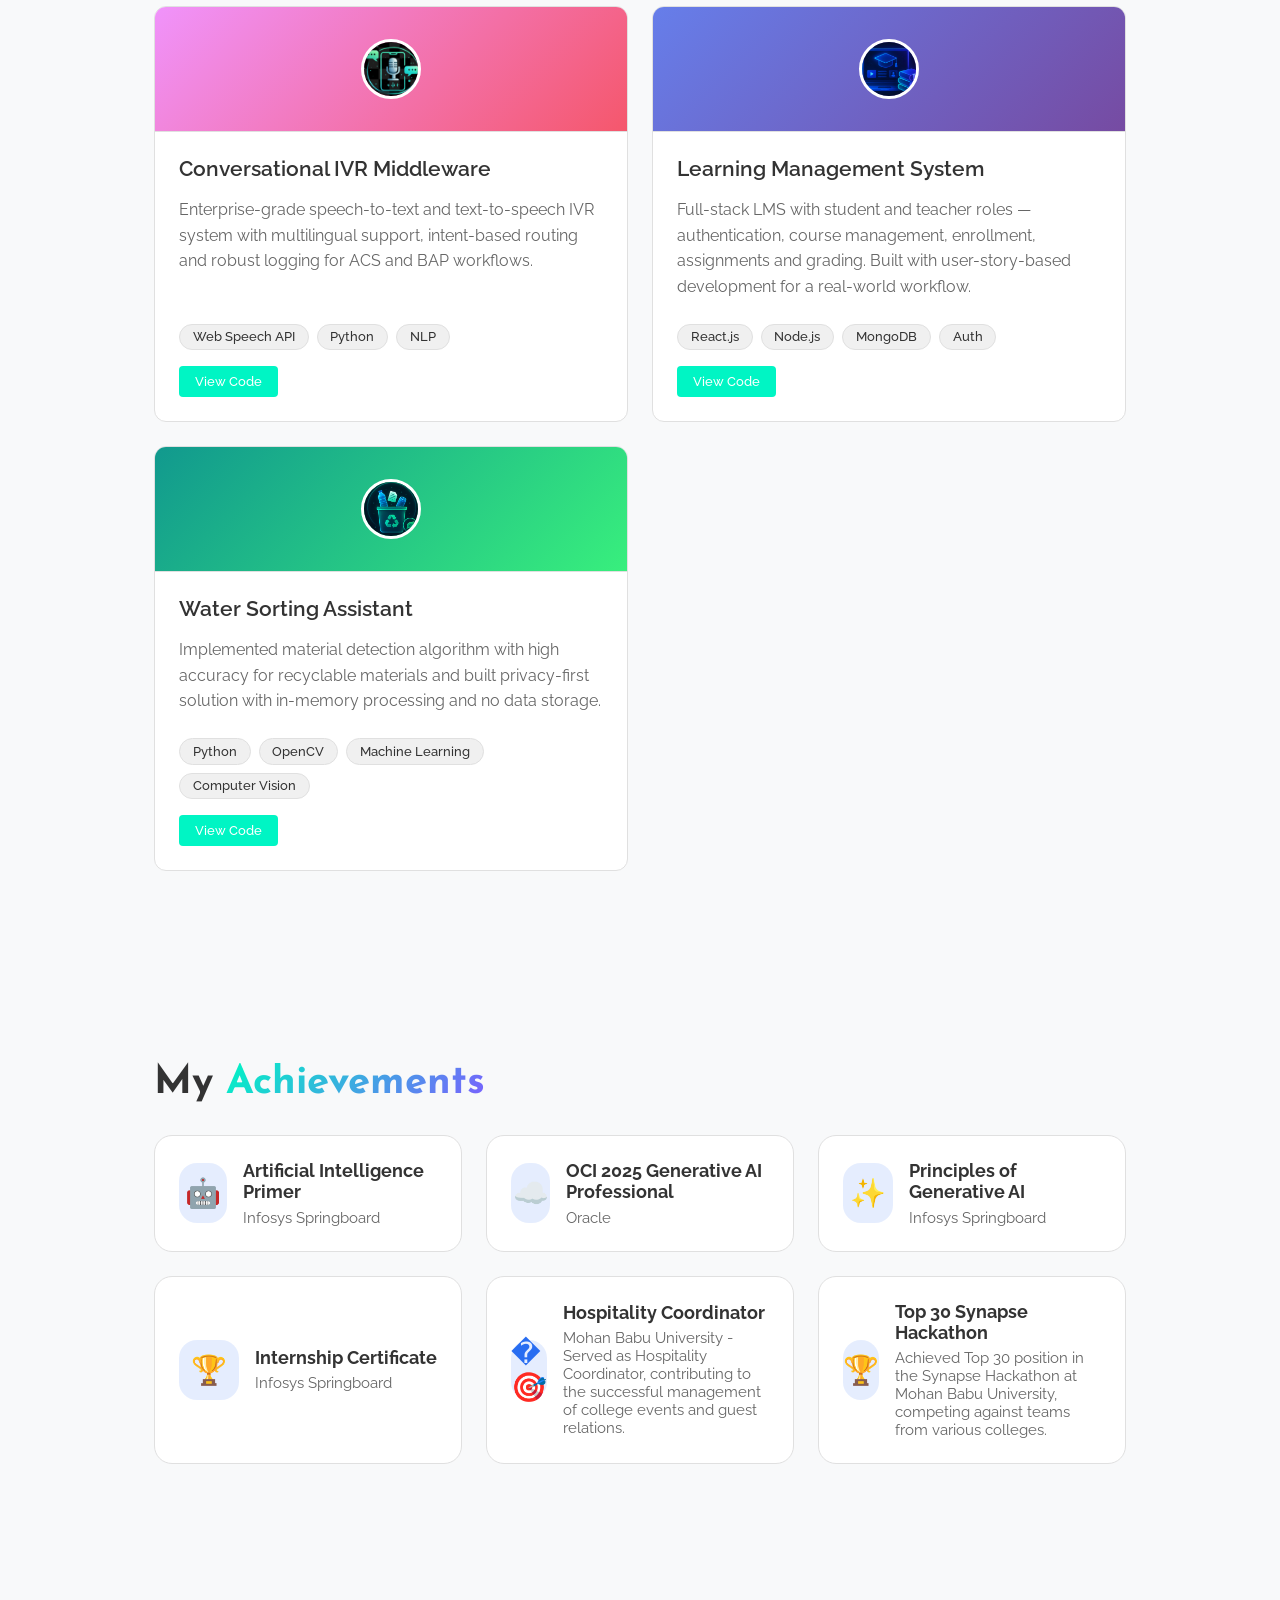
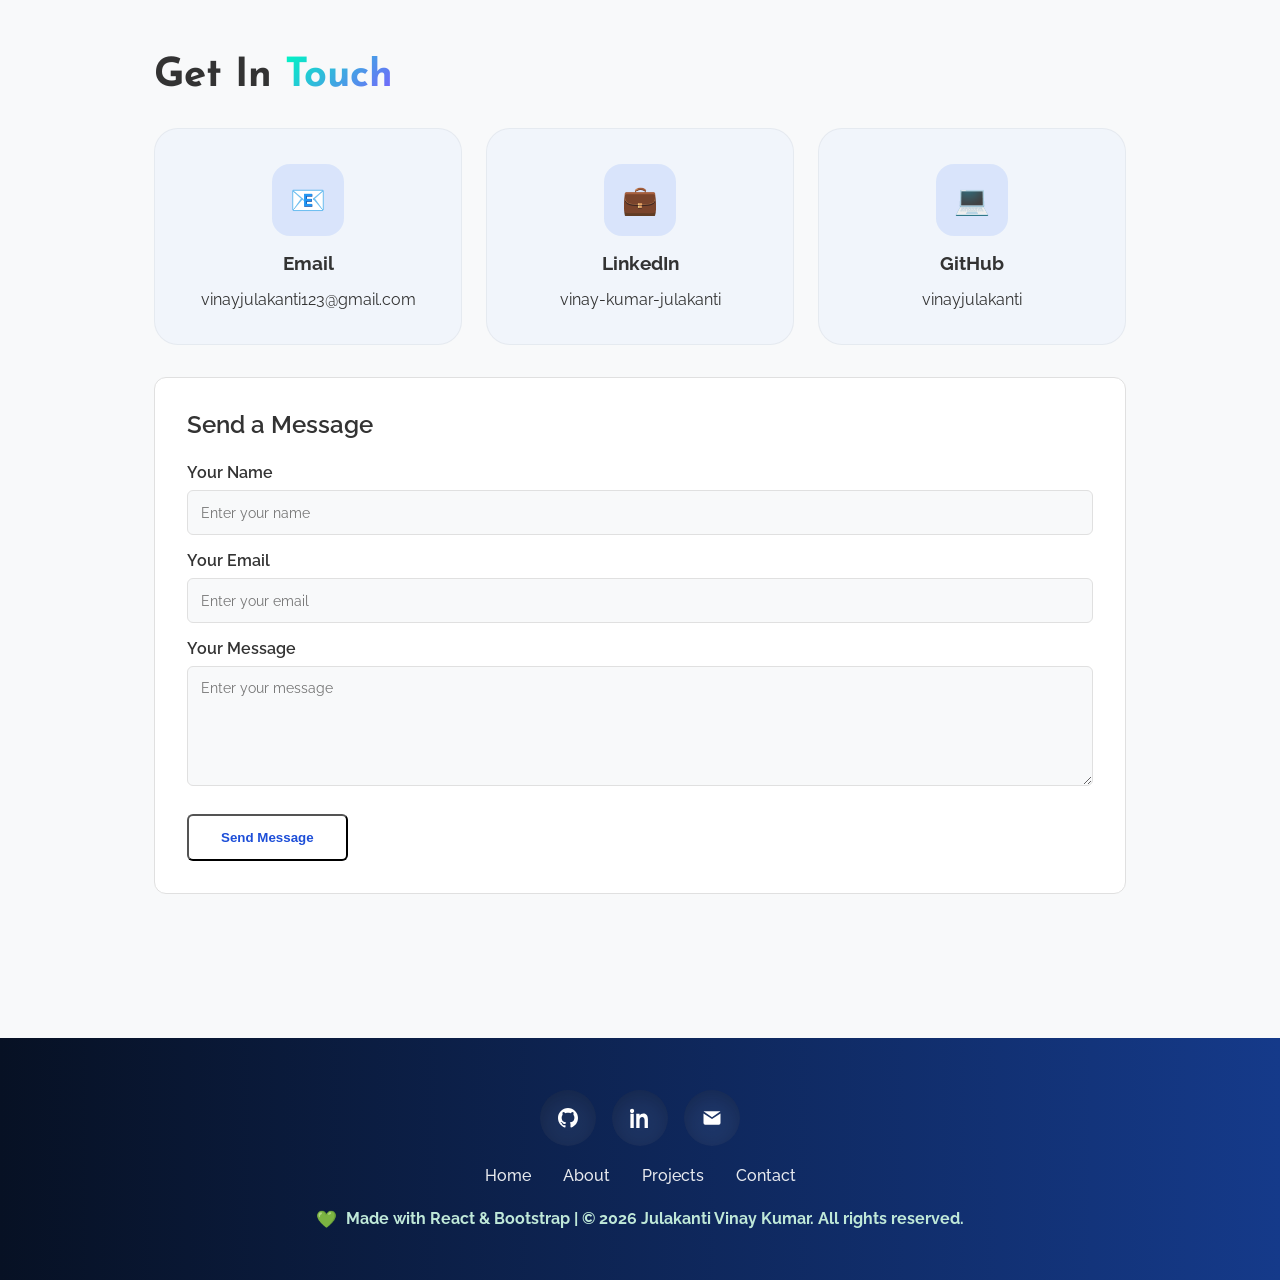
==== commit 766e8207: "Update: footer and styles" ====
--- a/index.html
+++ b/index.html
@@ -439,8 +439,34 @@
   </section>
 
   <!-- FOOTER -->
-  <footer>
-    Designed & Built by Julakanti Vinay Kumar
+  <footer class="site-footer">
+    <div class="footer-top">
+      <div class="footer-socials">
+        <a class="social-circle" href="https://github.com/vinayjulakanti" target="_blank" rel="noopener noreferrer" aria-label="GitHub">
+          <!-- GitHub SVG -->
+          <svg width="20" height="20" viewBox="0 0 16 16" fill="currentColor" xmlns="http://www.w3.org/2000/svg" aria-hidden="true"><path d="M8 0C3.58 0 0 3.58 0 8c0 3.54 2.29 6.53 5.47 7.59.4.07.55-.17.55-.38 0-.19-.01-.82-.01-1.49-2 .37-2.53-.49-2.69-.94-.09-.23-.48-.94-.82-1.13-.28-.15-.68-.52-.01-.53.63-.01 1.08.58 1.23.82.72 1.21 1.87.87 2.33.66.07-.52.28-.87.51-1.07-1.78-.2-3.64-.89-3.64-3.95 0-.87.31-1.59.82-2.15-.08-.2-.36-1.02.08-2.12 0 0 .67-.21 2.2.82.64-.18 1.32-.27 2-.27s1.36.09 2 .27c1.53-1.04 2.2-.82 2.2-.82.44 1.1.16 1.92.08 2.12.51.56.82 1.27.82 2.15 0 3.07-1.87 3.75-3.65 3.95.29.25.54.73.54 1.48 0 1.07-.01 1.93-.01 2.2 0 .21.15.46.55.38C13.71 14.53 16 11.54 16 8c0-4.42-3.58-8-8-8z"/></svg>
+        </a>
+        <a class="social-circle" href="https://www.linkedin.com/in/vinay-kumar-julakanti-a169b5315/" target="_blank" rel="noopener noreferrer" aria-label="LinkedIn">
+          <!-- LinkedIn SVG -->
+          <svg width="20" height="20" viewBox="0 0 24 24" fill="currentColor" xmlns="http://www.w3.org/2000/svg" aria-hidden="true"><path d="M4.98 3.5C4.98 4.88 3.88 6 2.5 6S0 4.88 0 3.5 1.12 1 2.5 1 4.98 2.12 4.98 3.5zM.5 24h4V7h-4v17zM7.5 7v17h4v-9.3c0-5.04 6-5.44 6 0V24h4V13.4C21.5 5.1 13.5 5.5 11.5 9.2V7h-4z"/></svg>
+        </a>
+        <a class="social-circle" href="mailto:vinayjulakanti123@gmail.com" aria-label="Email">
+          <!-- Mail SVG -->
+          <svg width="20" height="20" viewBox="0 0 24 24" fill="currentColor" xmlns="http://www.w3.org/2000/svg" aria-hidden="true"><path d="M12 13.065L1.8 6.6V18a2 2 0 0 0 2 2h16.4a2 2 0 0 0 2-2V6.6L12 13.065zM12 11L22.2 4H1.8L12 11z"/></svg>
+        </a>
+      </div>
+
+      <ul class="footer-nav">
+        <li><a href="#">Home</a></li>
+        <li><a href="#about">About</a></li>
+        <li><a href="#projects">Projects</a></li>
+        <li><a href="#contact">Contact</a></li>
+      </ul>
+    </div>
+
+    <div class="footer-bottom">
+      <p><span class="heart">💚</span> Made with React &amp; Bootstrap | © 2026 Julakanti Vinay Kumar. All rights reserved.</p>
+    </div>
   </footer>
 
   <script src="script.js"></script>
--- a/style.css
+++ b/style.css
@@ -1097,11 +1097,88 @@
   min-height:120px;
 }
 
-footer{
+/* Footer styles matching provided design */
+.site-footer{
+  color: #e6f4ff;
+  background: linear-gradient(90deg, #071124 0%, #153a8a 100%);
+  padding: 3.2rem 1rem;
+  margin-top: 3rem;
+}
+
+.site-footer .footer-top{
+  display:flex;
+  flex-direction:column;
+  align-items:center;
+  gap:1.25rem;
+}
+
+.footer-socials{
+  display:flex;
+  gap:1rem;
+  align-items:center;
+  justify-content:center;
+}
+
+.social-circle{
+  width:56px;
+  height:56px;
+  display:inline-flex;
+  align-items:center;
+  justify-content:center;
+  border-radius:50%;
+  background: rgba(255,255,255,0.06);
+  color: #fff;
+  text-decoration:none;
+  transition: transform 0.18s ease, background 0.18s ease;
+  box-shadow: 0 6px 18px rgba(2,6,23,0.25) inset;
+}
+
+.social-circle svg{ fill: currentColor; }
+
+.social-circle:hover{
+  transform: translateY(-6px);
+  background: rgba(255,255,255,0.12);
+}
+
+.footer-nav{
+  list-style:none;
+  display:flex;
+  gap:2rem;
+  padding:0;
+  margin:0;
+}
+
+.footer-nav a{
+  color: rgba(255,255,255,0.9);
+  text-decoration:none;
+  font-weight:500;
+}
+
+.footer-bottom{
+  margin-top:1.5rem;
   text-align:center;
-  padding:2rem;
-  border-top:1px solid var(--border);
-  color:var(--muted);
+}
+
+.footer-bottom p{
+  color: #bfe8d8;
+  font-weight:700;
+  display:inline-flex;
+  align-items:center;
+  gap:0.6rem;
+  font-size:1rem;
+}
+
+.heart{
+  display:inline-flex;
+  align-items:center;
+  justify-content:center;
+  font-size:1.05rem;
+  color:#16a085;
+}
+
+@media(max-width:700px){
+  .footer-nav{ flex-wrap:wrap; gap:1rem; justify-content:center; }
+  .social-circle{ width:48px; height:48px; }
 }
 
 /* RESPONSIVE */
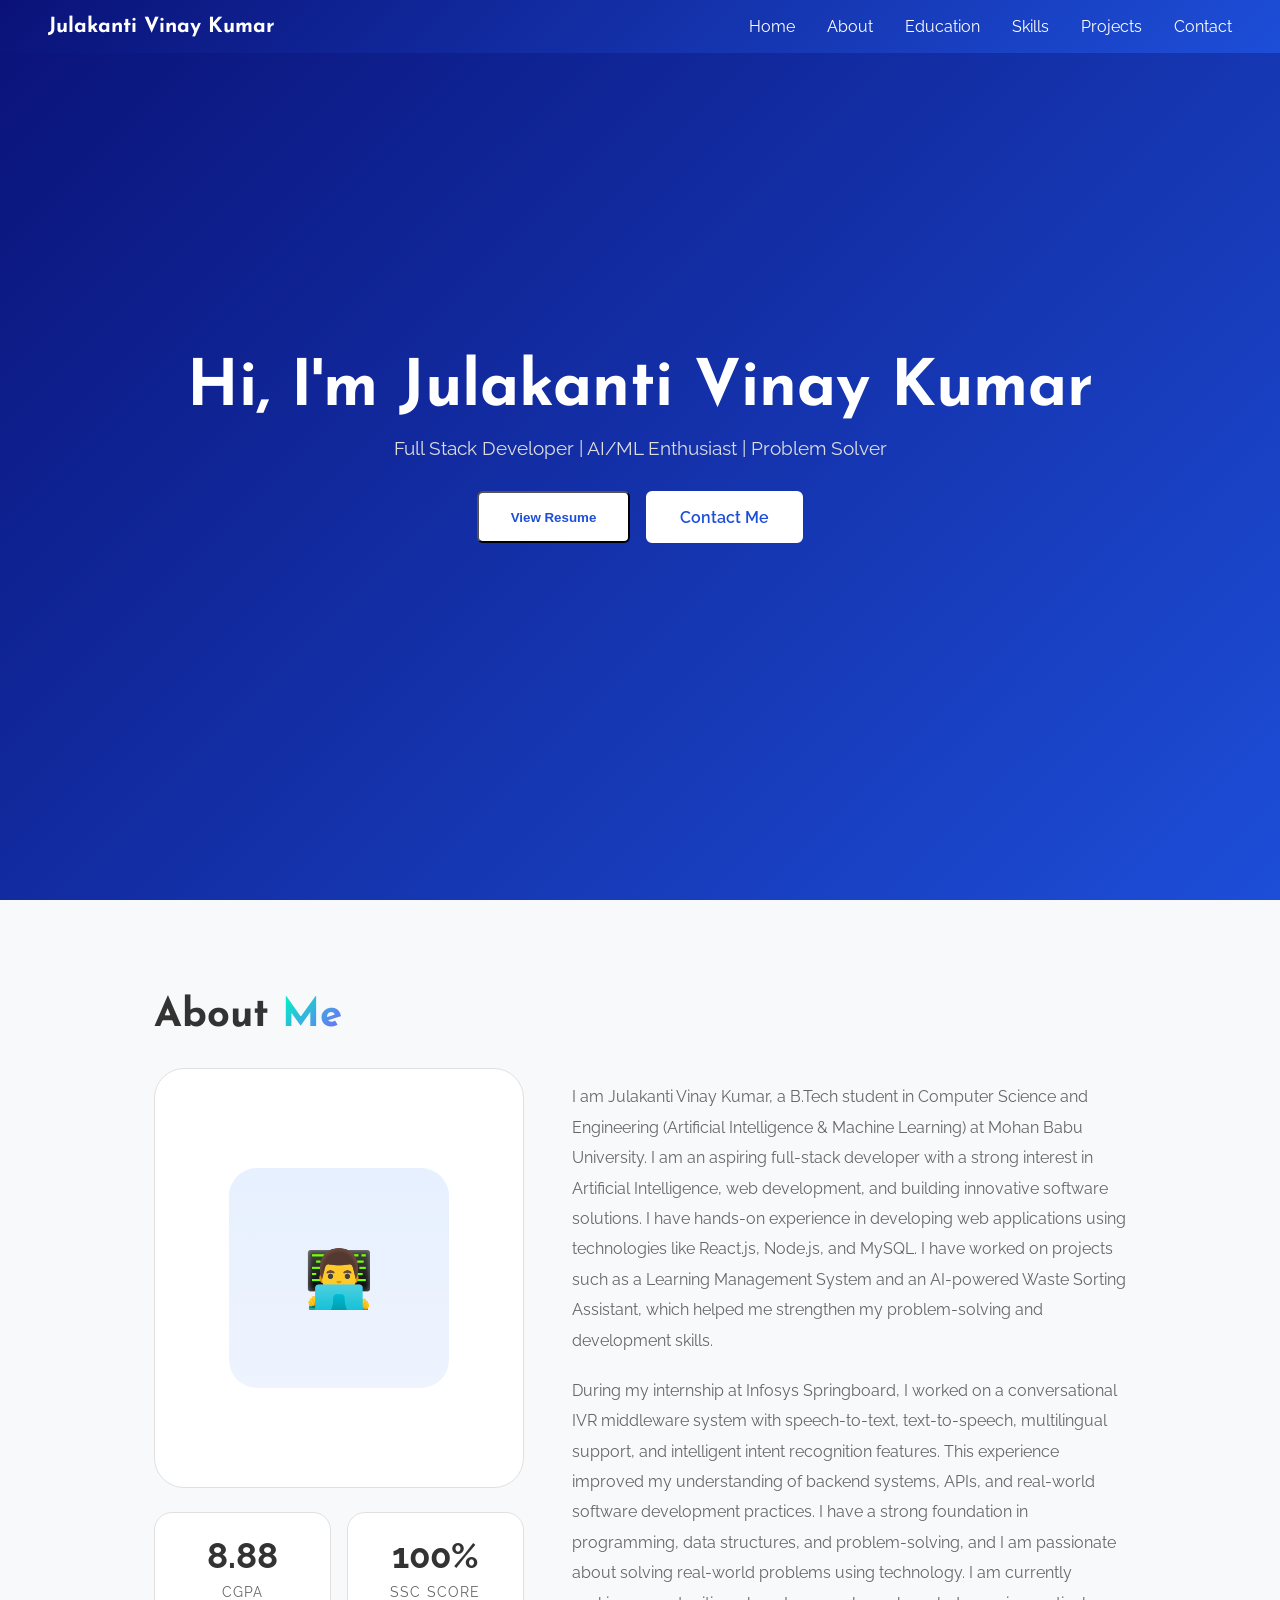
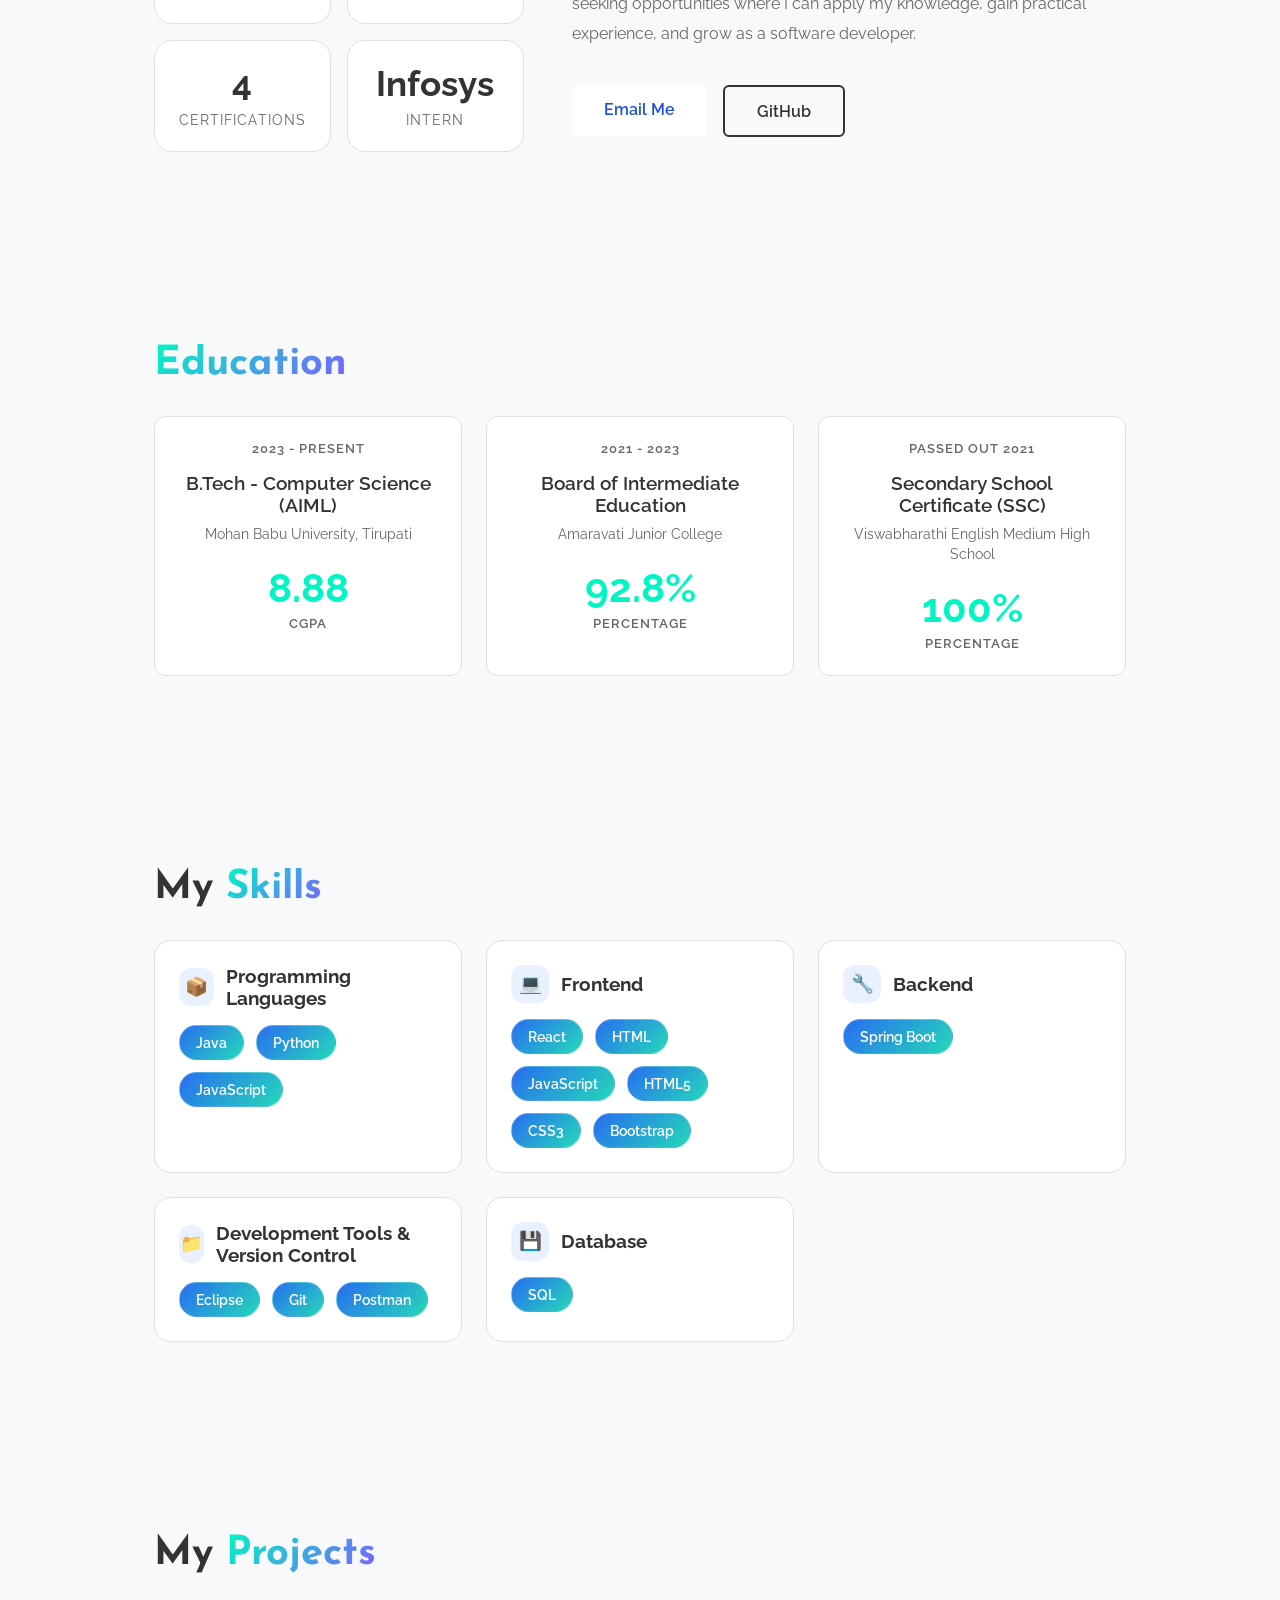
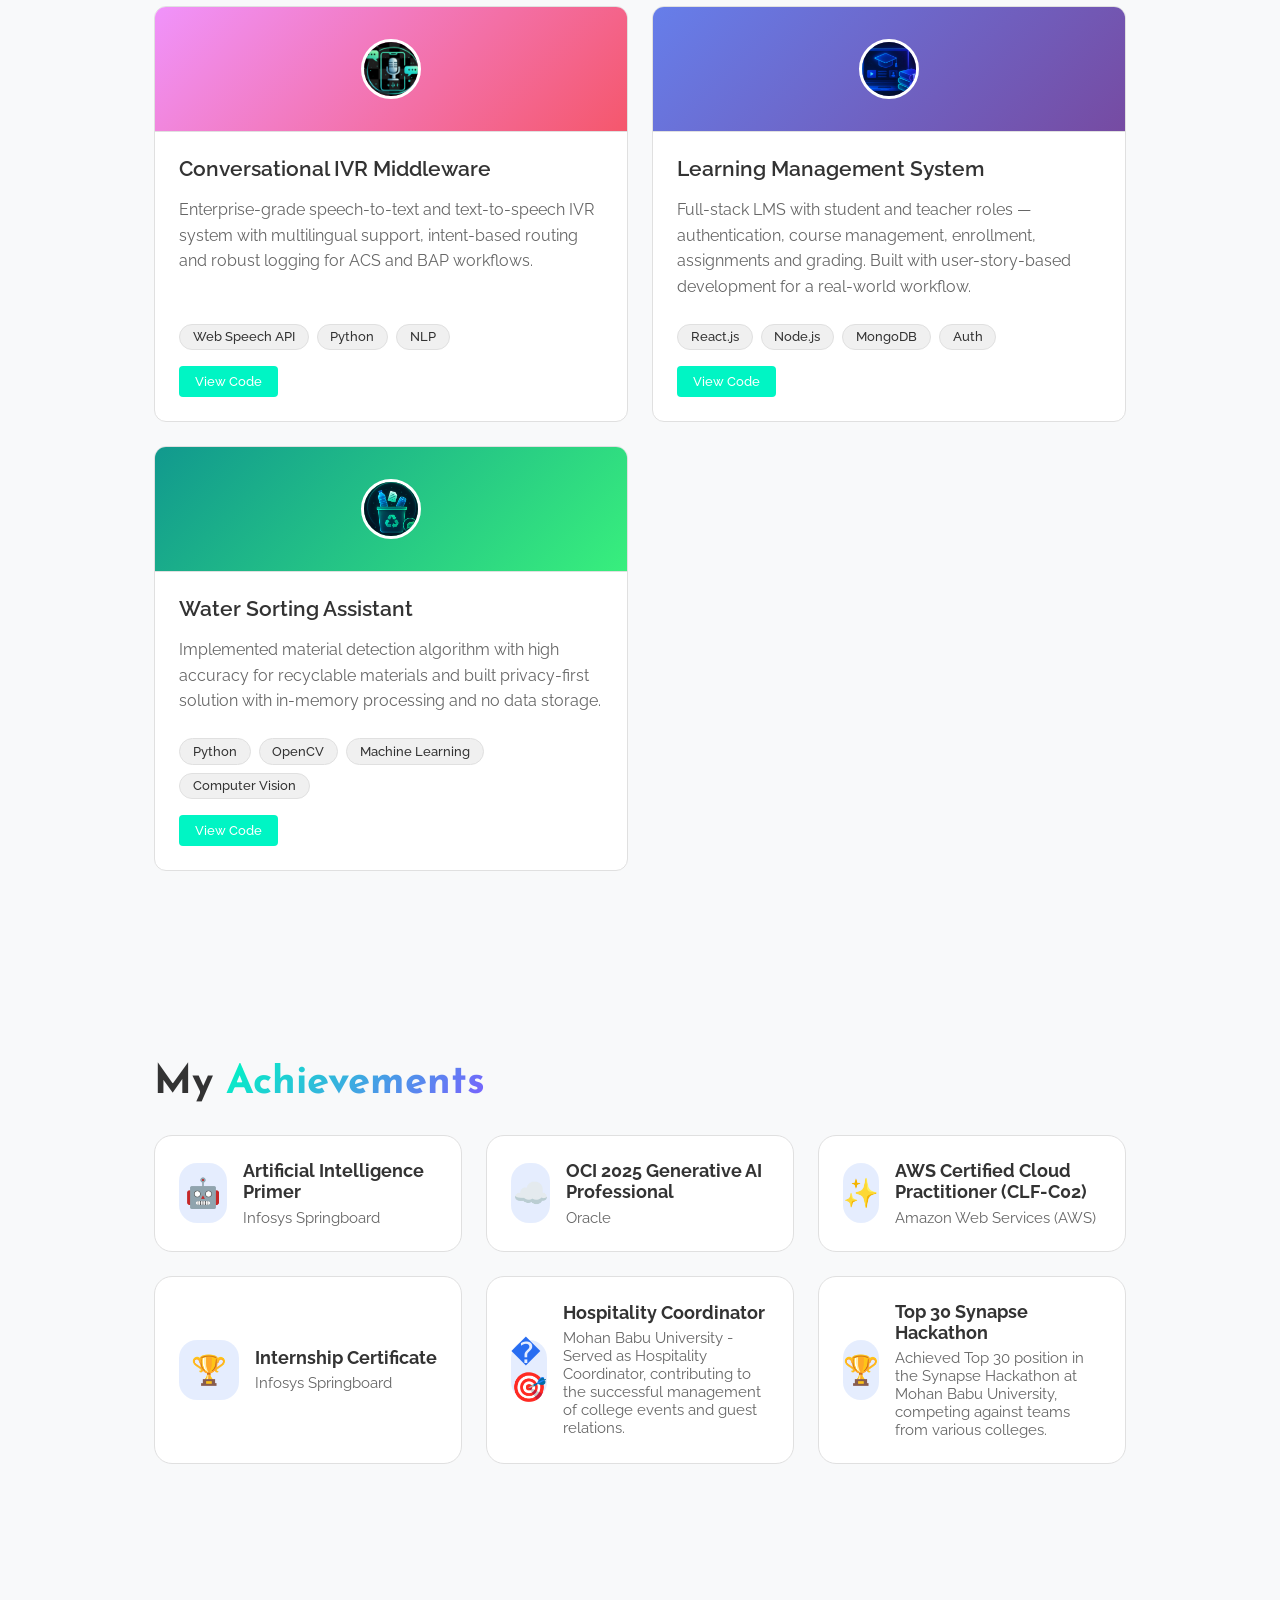
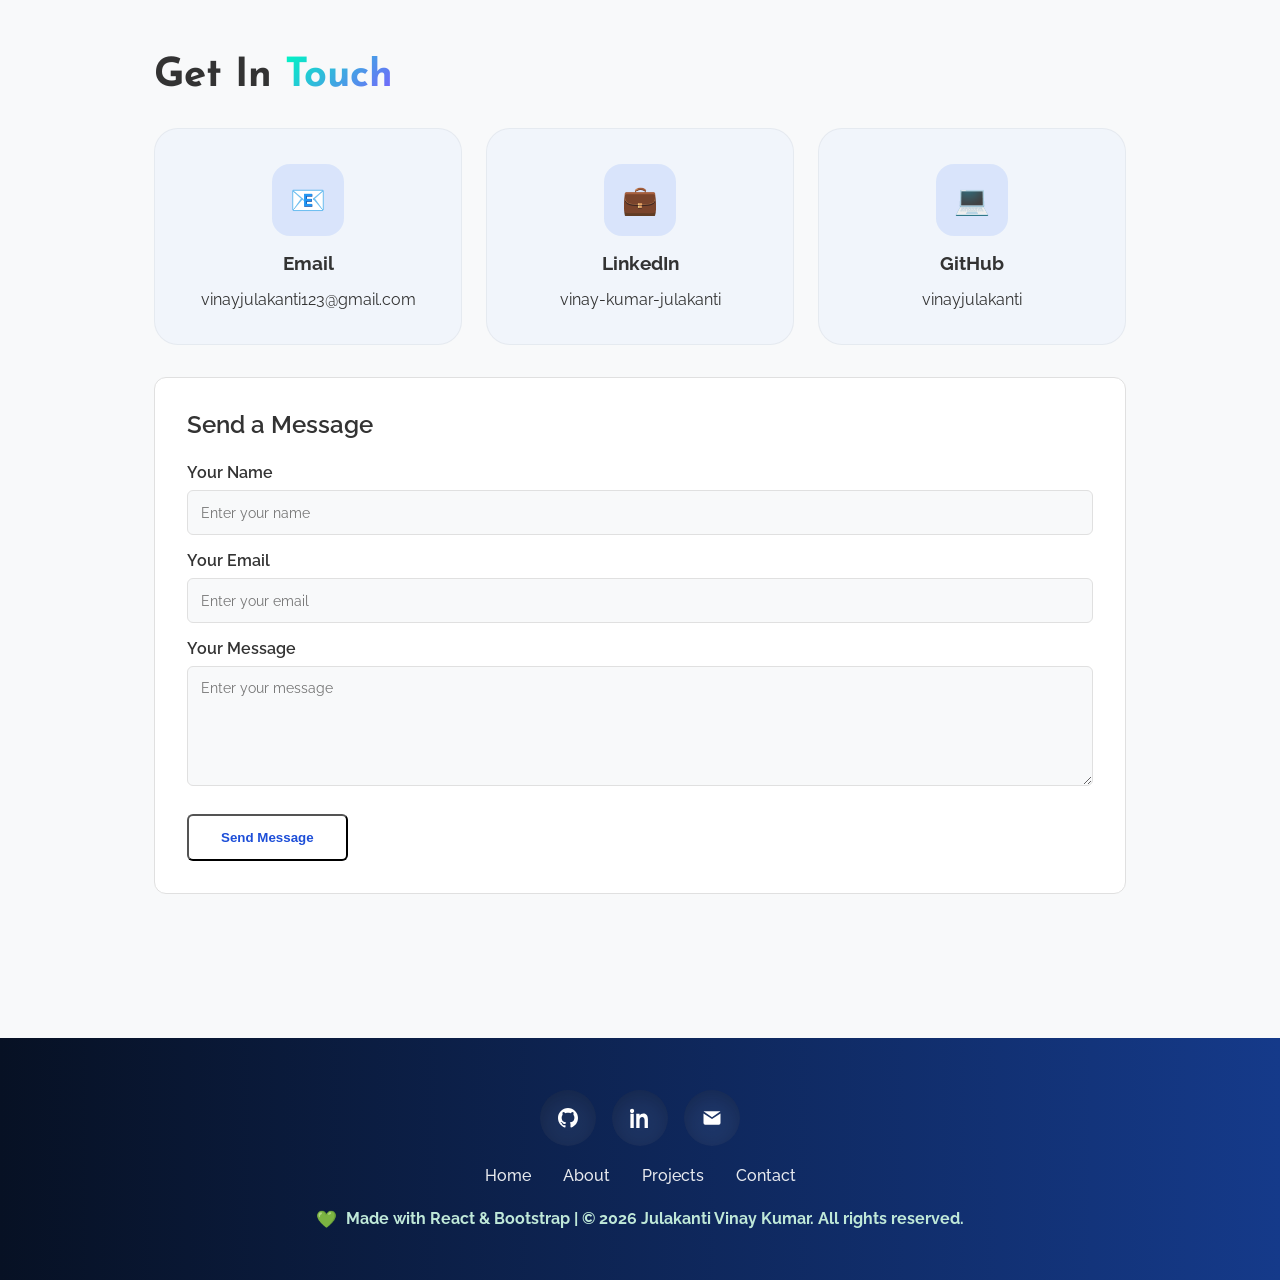
==== commit 504297bb: "Update portfolio details and resume Co-authored-by: Copilot <223556219+Copilot@users.noreply.github." ====
--- a/index.html
+++ b/index.html
@@ -119,7 +119,7 @@
         </div>
         <div class="about-stats">
           <div class="about-stat-card">
-            <h2>8.98</h2>
+            <h2>8.88</h2>
             <p>CGPA</p>
           </div>
           <div class="about-stat-card">
@@ -168,7 +168,7 @@
         <p class="education-date">2023 - PRESENT</p>
         <h3>B.Tech - Computer Science (AIML)</h3>
         <p class="university">Mohan Babu University, Tirupati</p>
-        <p class="score">8.98</p>
+        <p class="score">8.88</p>
         <p class="score-label">CGPA</p>
       </div>
 
@@ -358,8 +358,8 @@
       <div class="cert-card">
         <div class="cert-icon">✨</div>
         <div class="cert-content">
-          <h3>Principles of Generative AI</h3>
-          <p>Infosys Springboard</p>
+          <h3>AWS Certified Cloud Practitioner (CLF-C02)</h3>
+          <p>Amazon Web Services (AWS)</p>
         </div>
       </div>
 
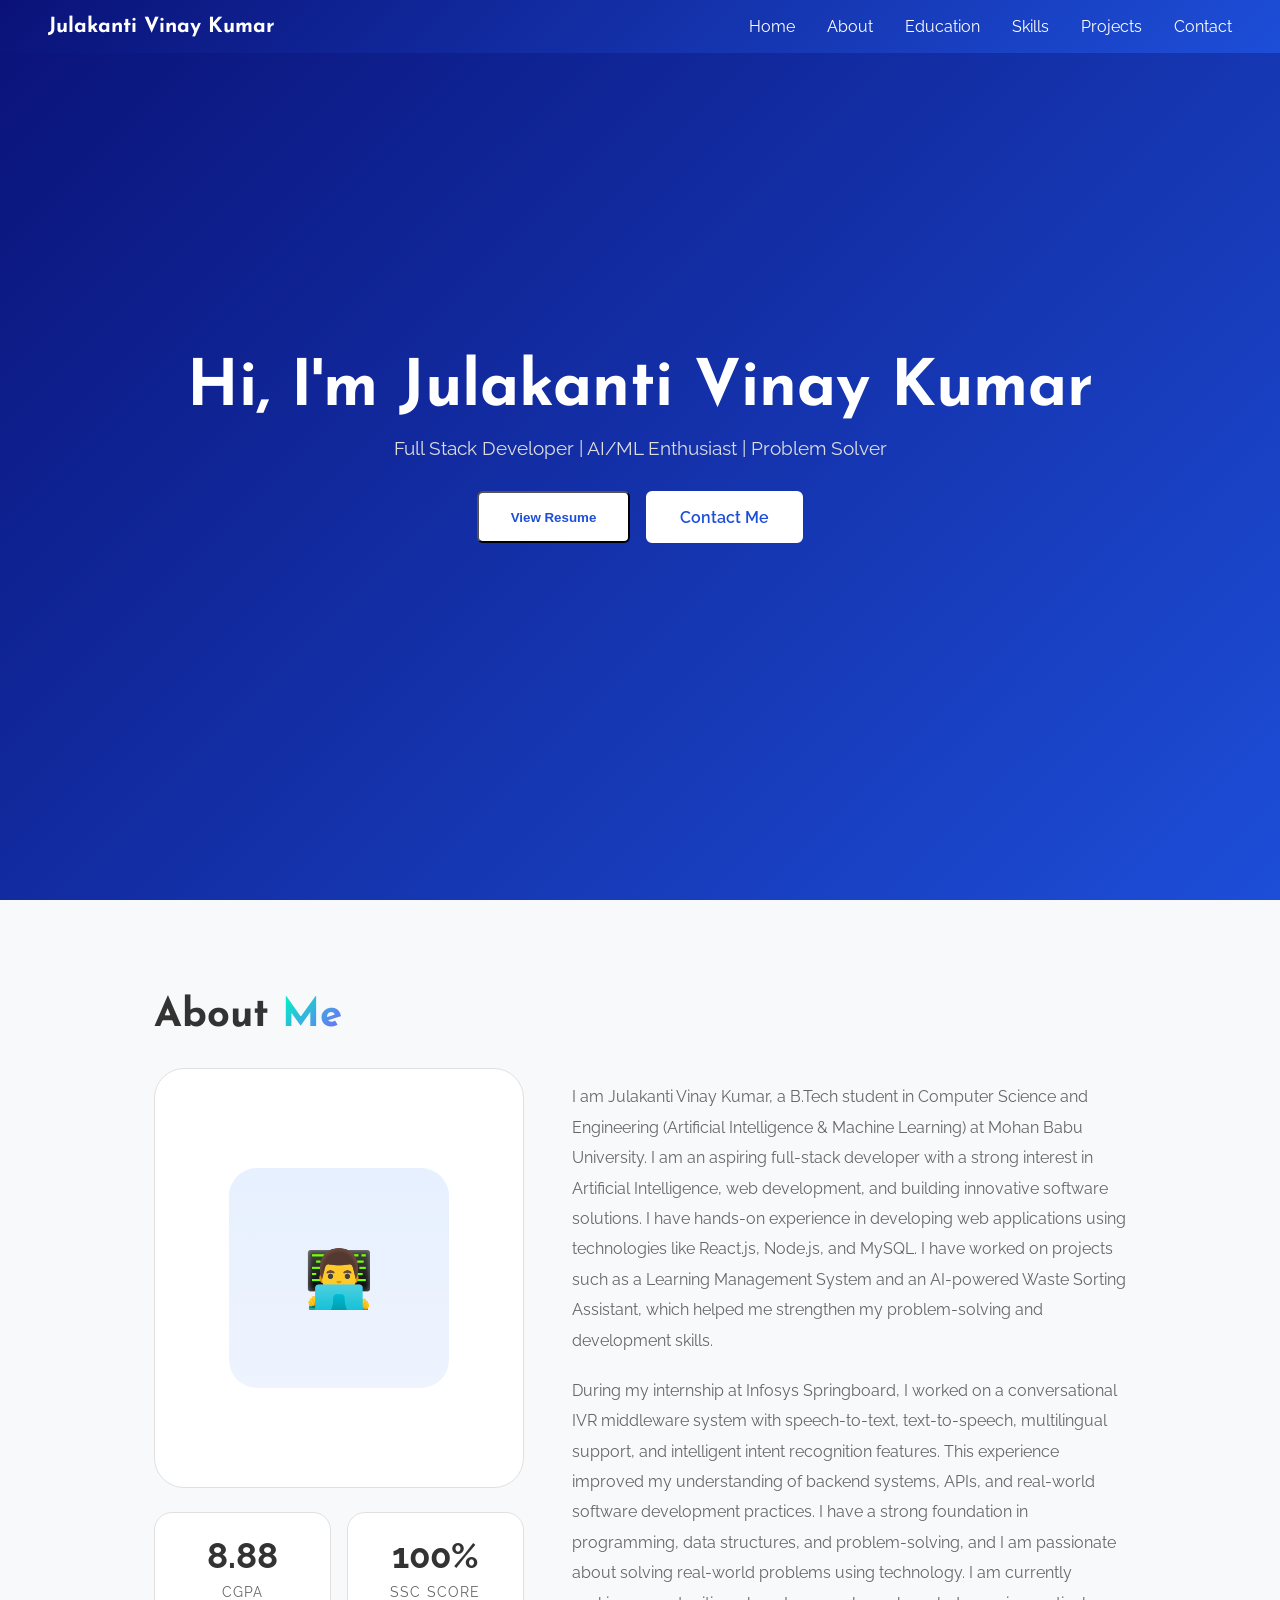
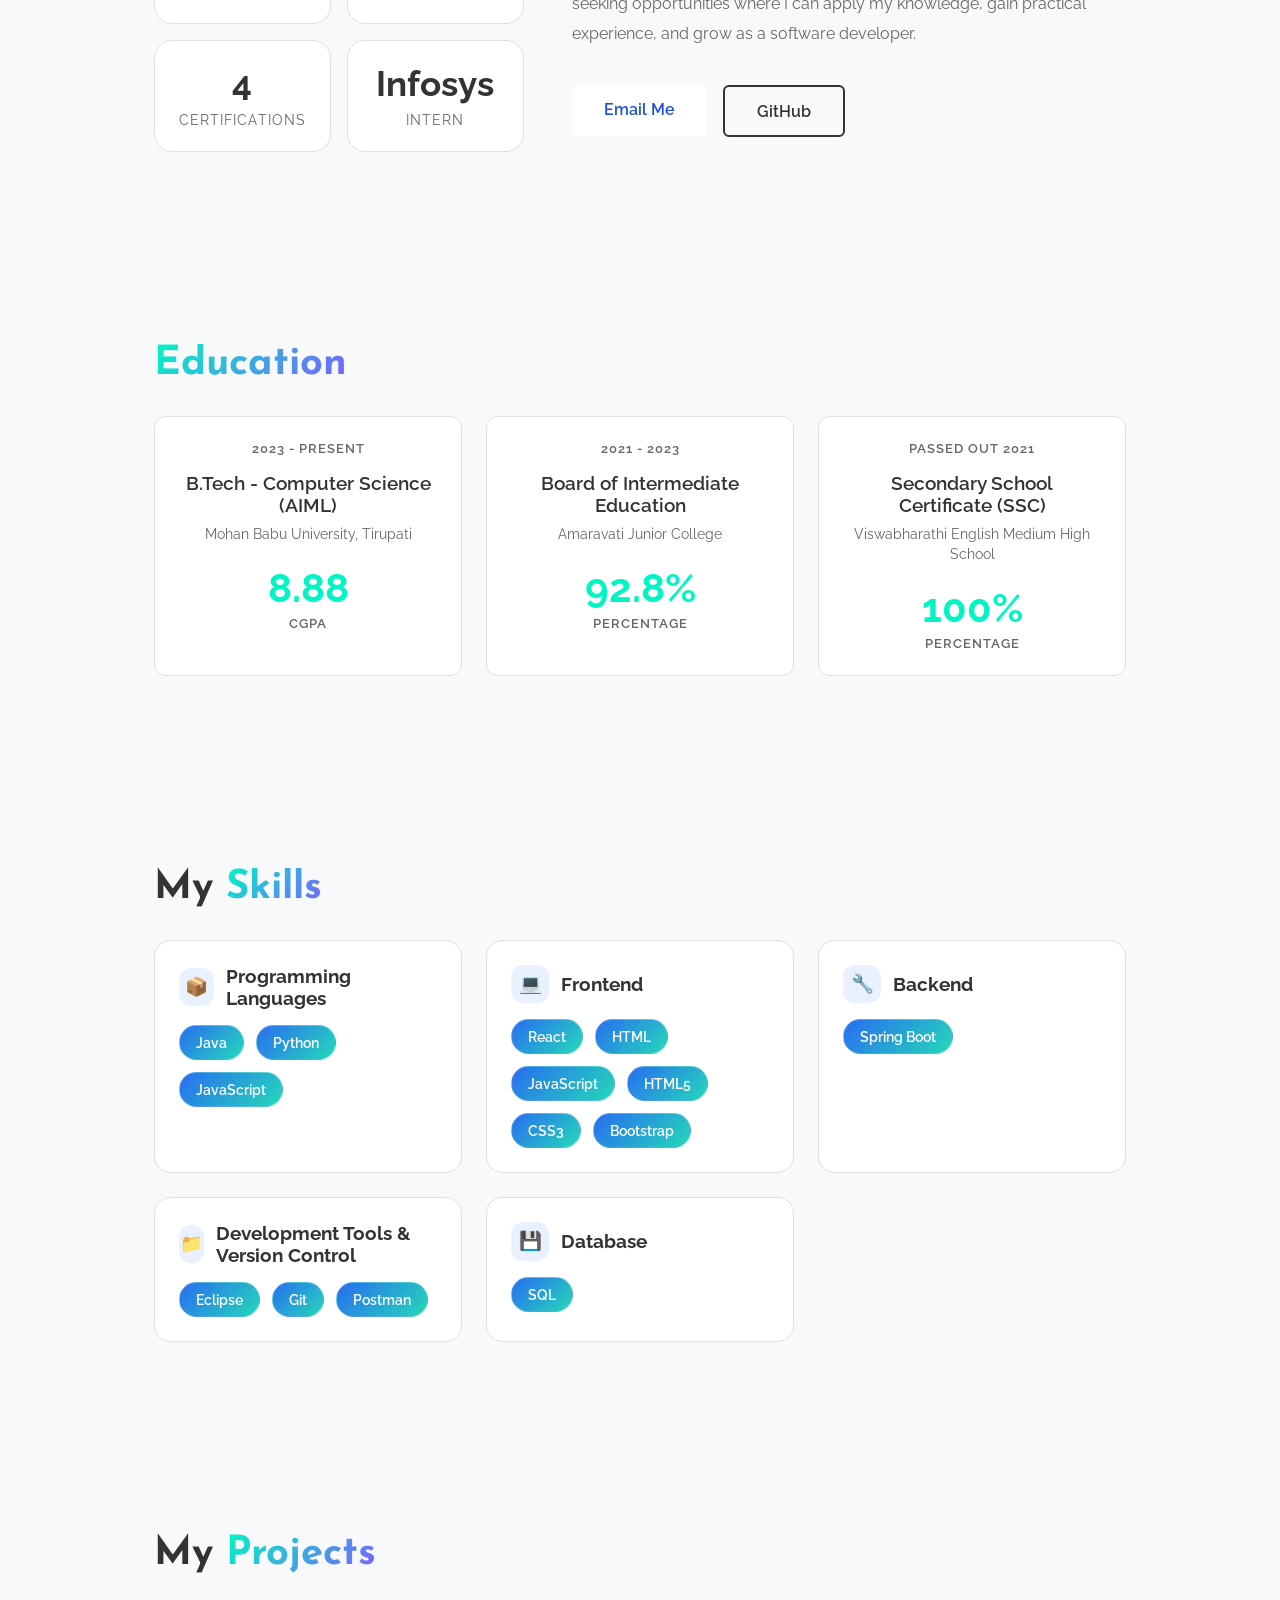
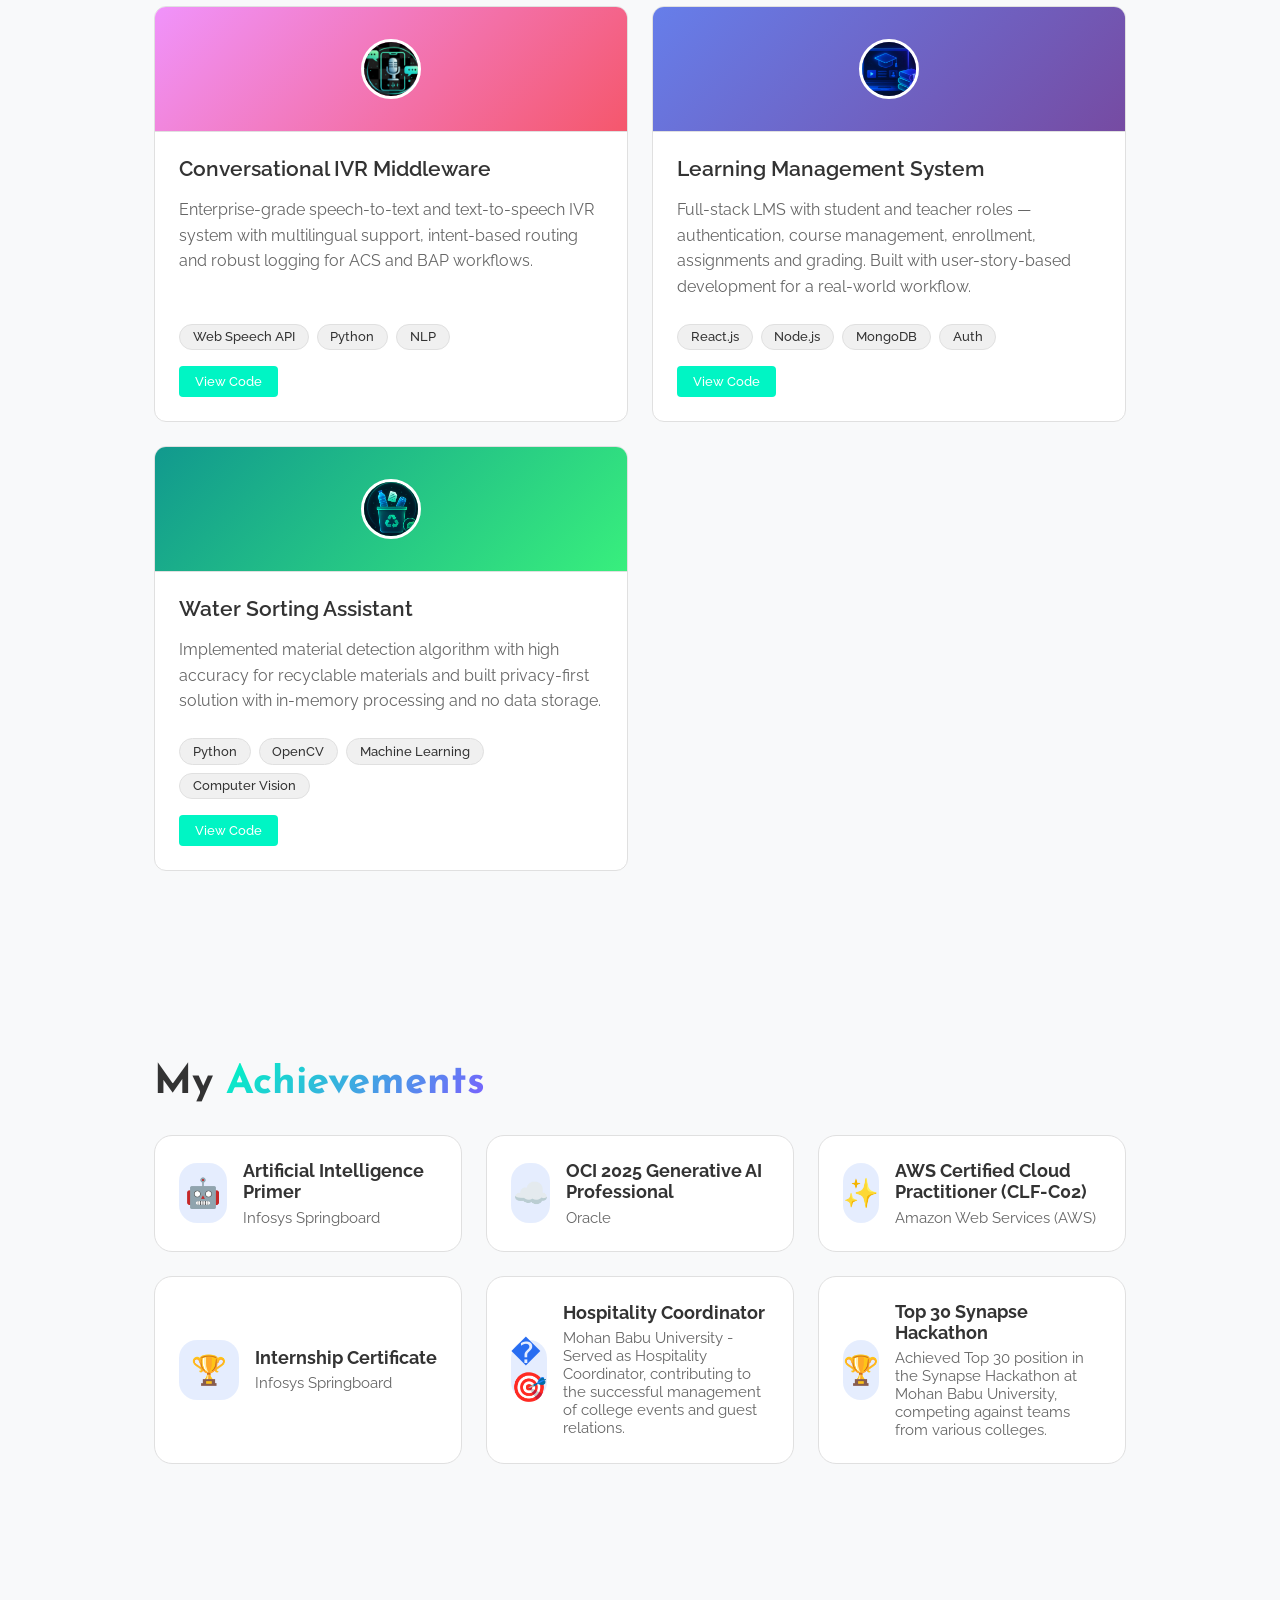
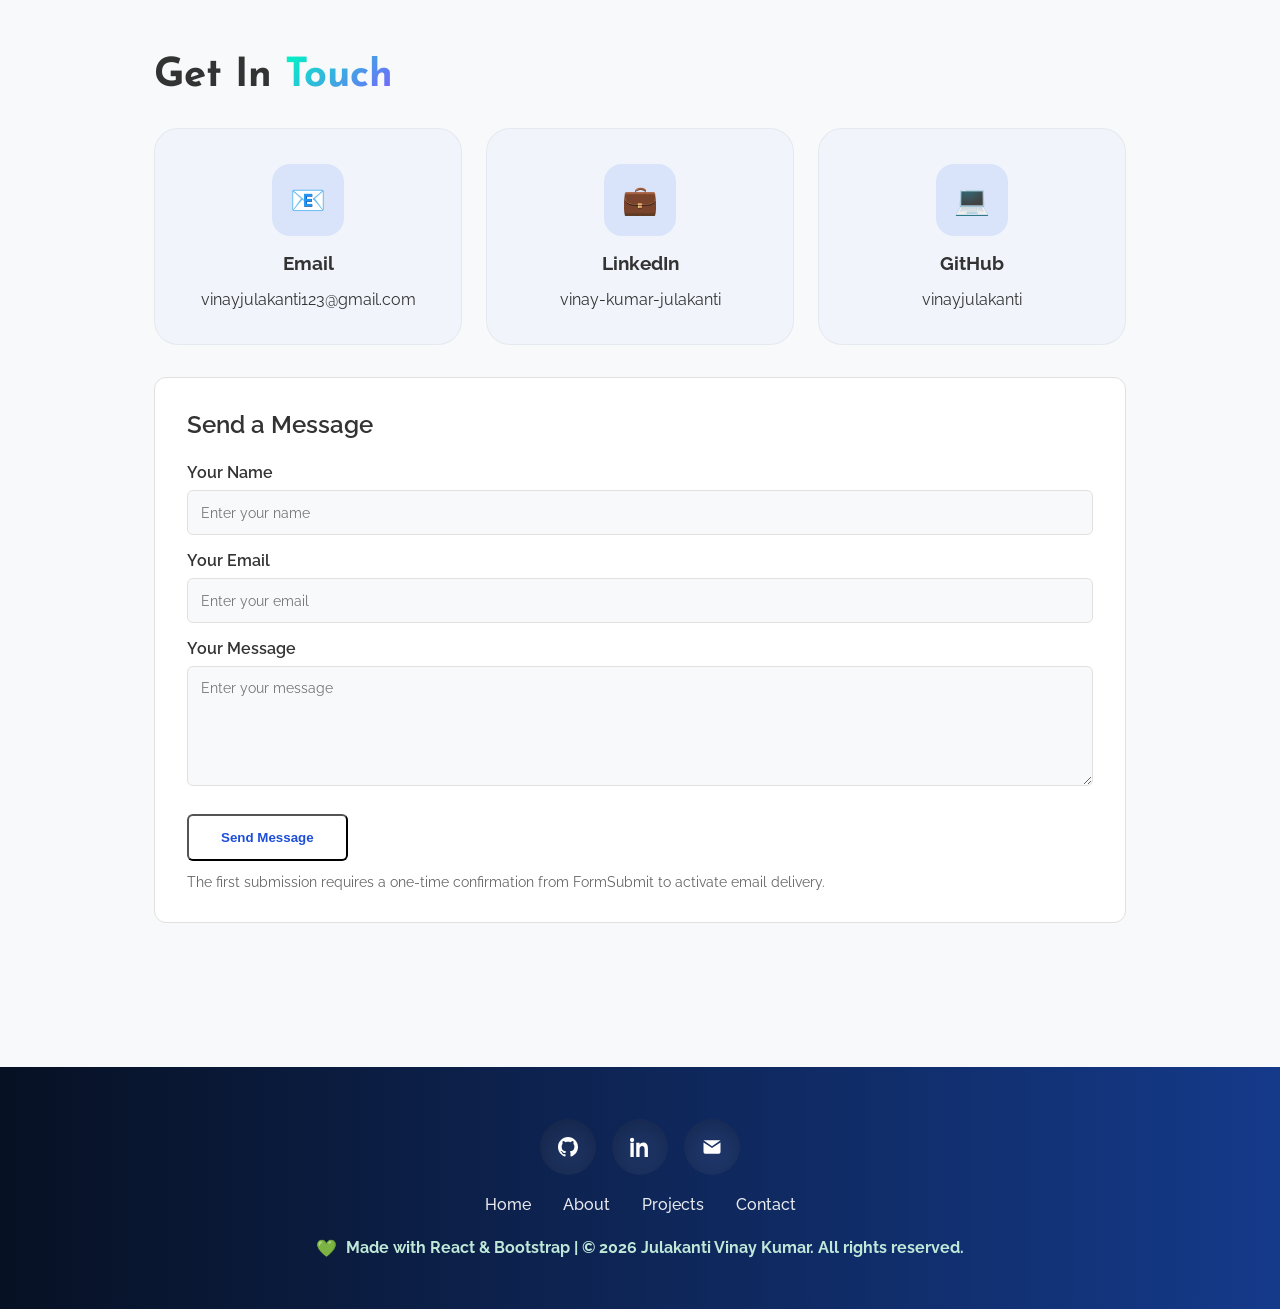
==== commit 319cb376: "Enable contact form email delivery Co-authored-by: Copilot <223556219+Copilot@users.noreply.github.c" ====
--- a/index.html
+++ b/index.html
@@ -418,20 +418,22 @@
     <div class="contact-container">
       <div class="contact-form">
         <h3>Send a Message</h3>
-        <form>
+        <form action="https://formsubmit.co/vinayjulakanti123@gmail.com" method="POST">
+          <input type="hidden" name="_subject" value="New portfolio message" />
           <div class="form-group">
             <label for="name">Your Name</label>
-            <input type="text" id="name" name="name" placeholder="Enter your name" />
+            <input type="text" id="name" name="name" placeholder="Enter your name" autocomplete="name" required />
           </div>
           <div class="form-group">
             <label for="email">Your Email</label>
-            <input type="email" id="email" name="email" placeholder="Enter your email" />
+            <input type="email" id="email" name="email" placeholder="Enter your email" autocomplete="email" required />
           </div>
           <div class="form-group">
             <label for="message">Your Message</label>
-            <textarea id="message" name="message" placeholder="Enter your message"></textarea>
+            <textarea id="message" name="message" placeholder="Enter your message" required></textarea>
           </div>
           <button type="submit" class="btn primary">Send Message</button>
+          <p class="form-note">The first submission requires a one-time confirmation from FormSubmit to activate email delivery.</p>
         </form>
       </div>
     </div>
--- a/style.css
+++ b/style.css
@@ -710,6 +710,12 @@
   margin-top:0.5rem;
 }
 
+.form-note{
+  margin-top:0.75rem;
+  color:var(--muted);
+  font-size:0.9rem;
+}
+
 /* RESUME VIEWER */
 .resume-modal{
   position:fixed;
